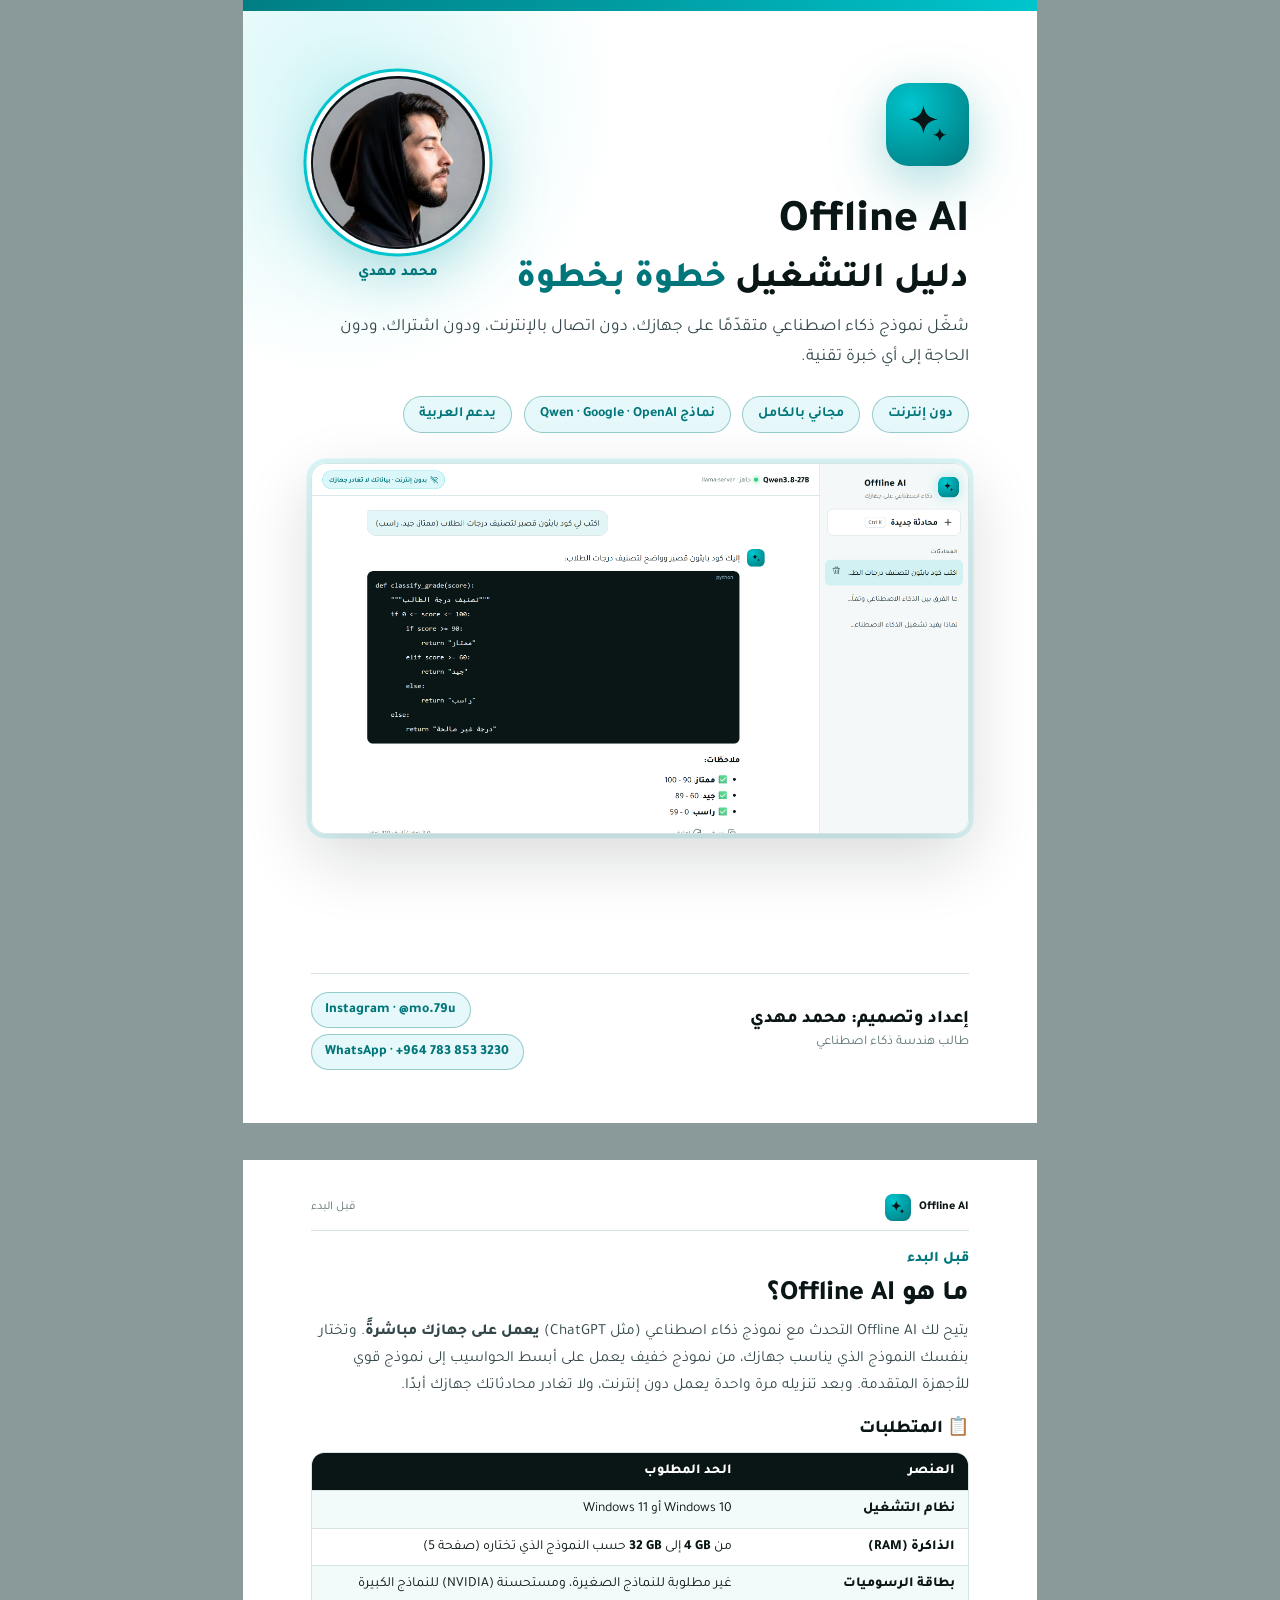
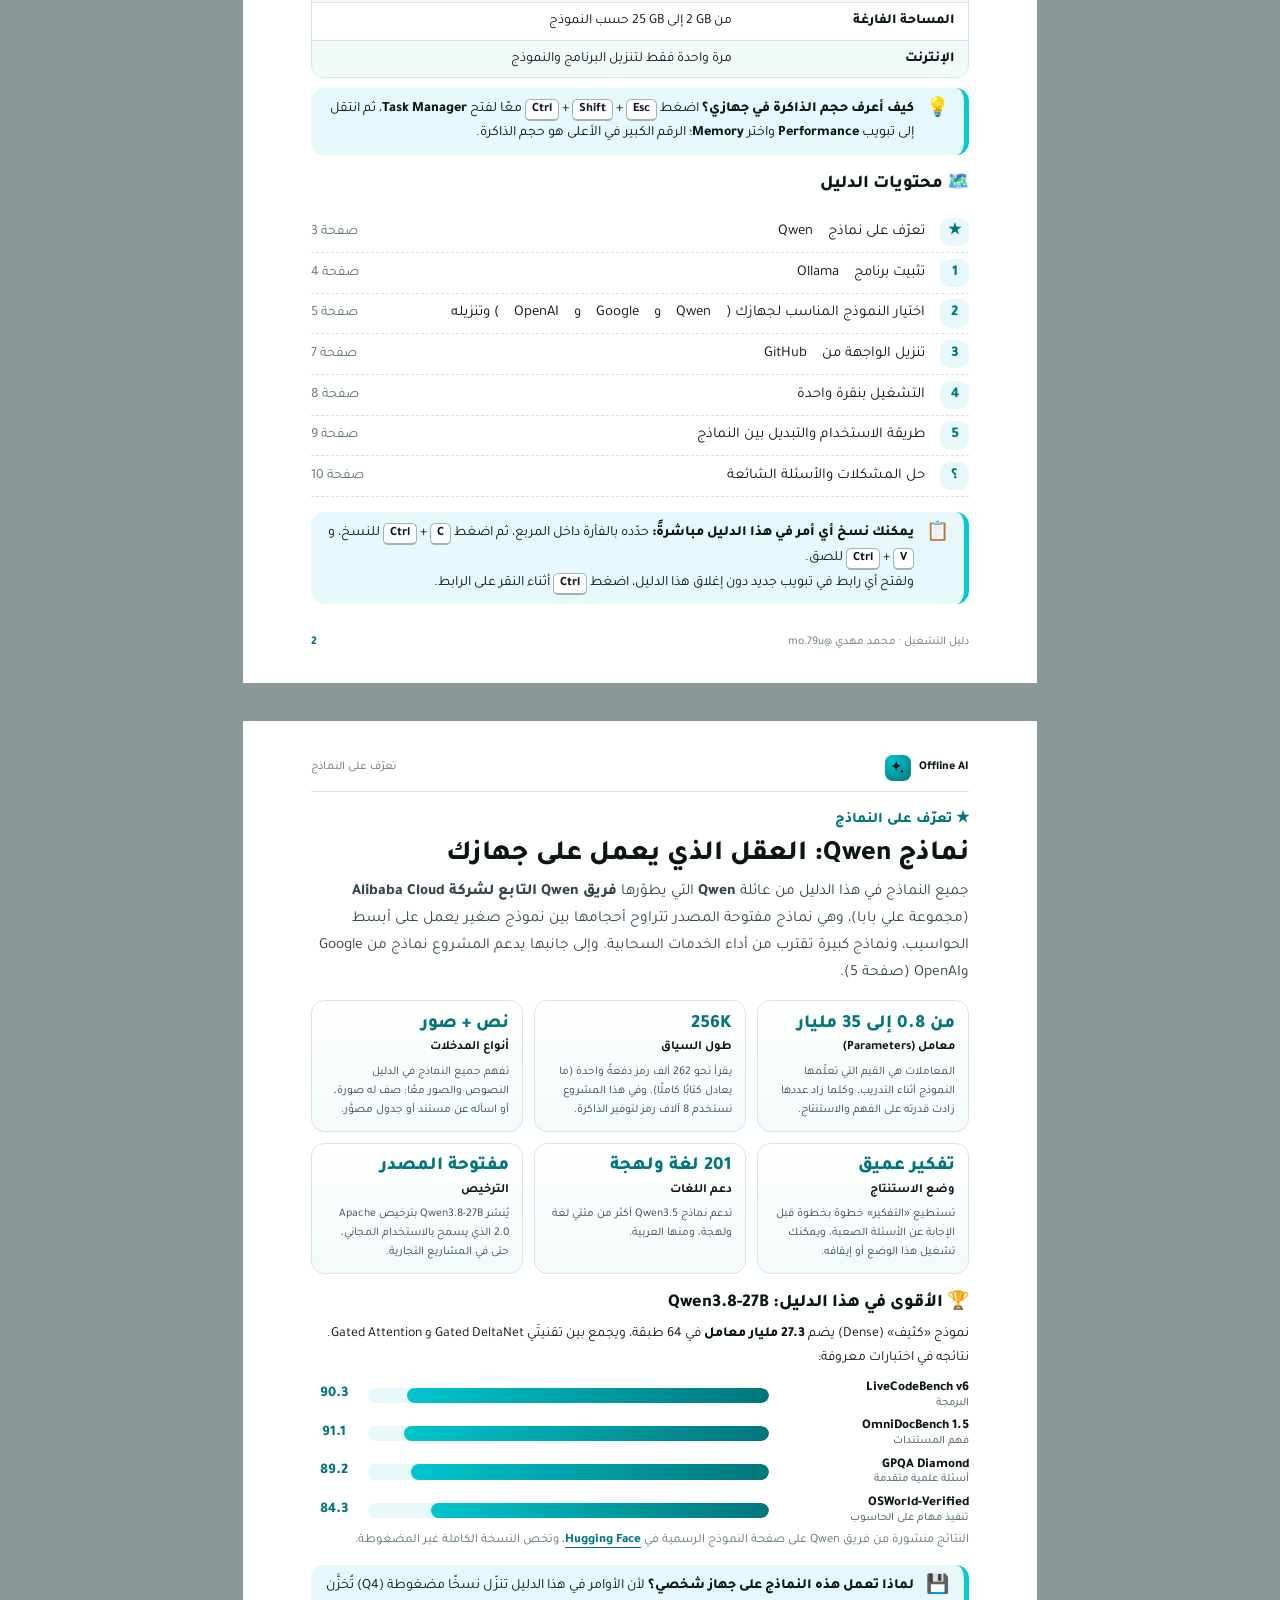
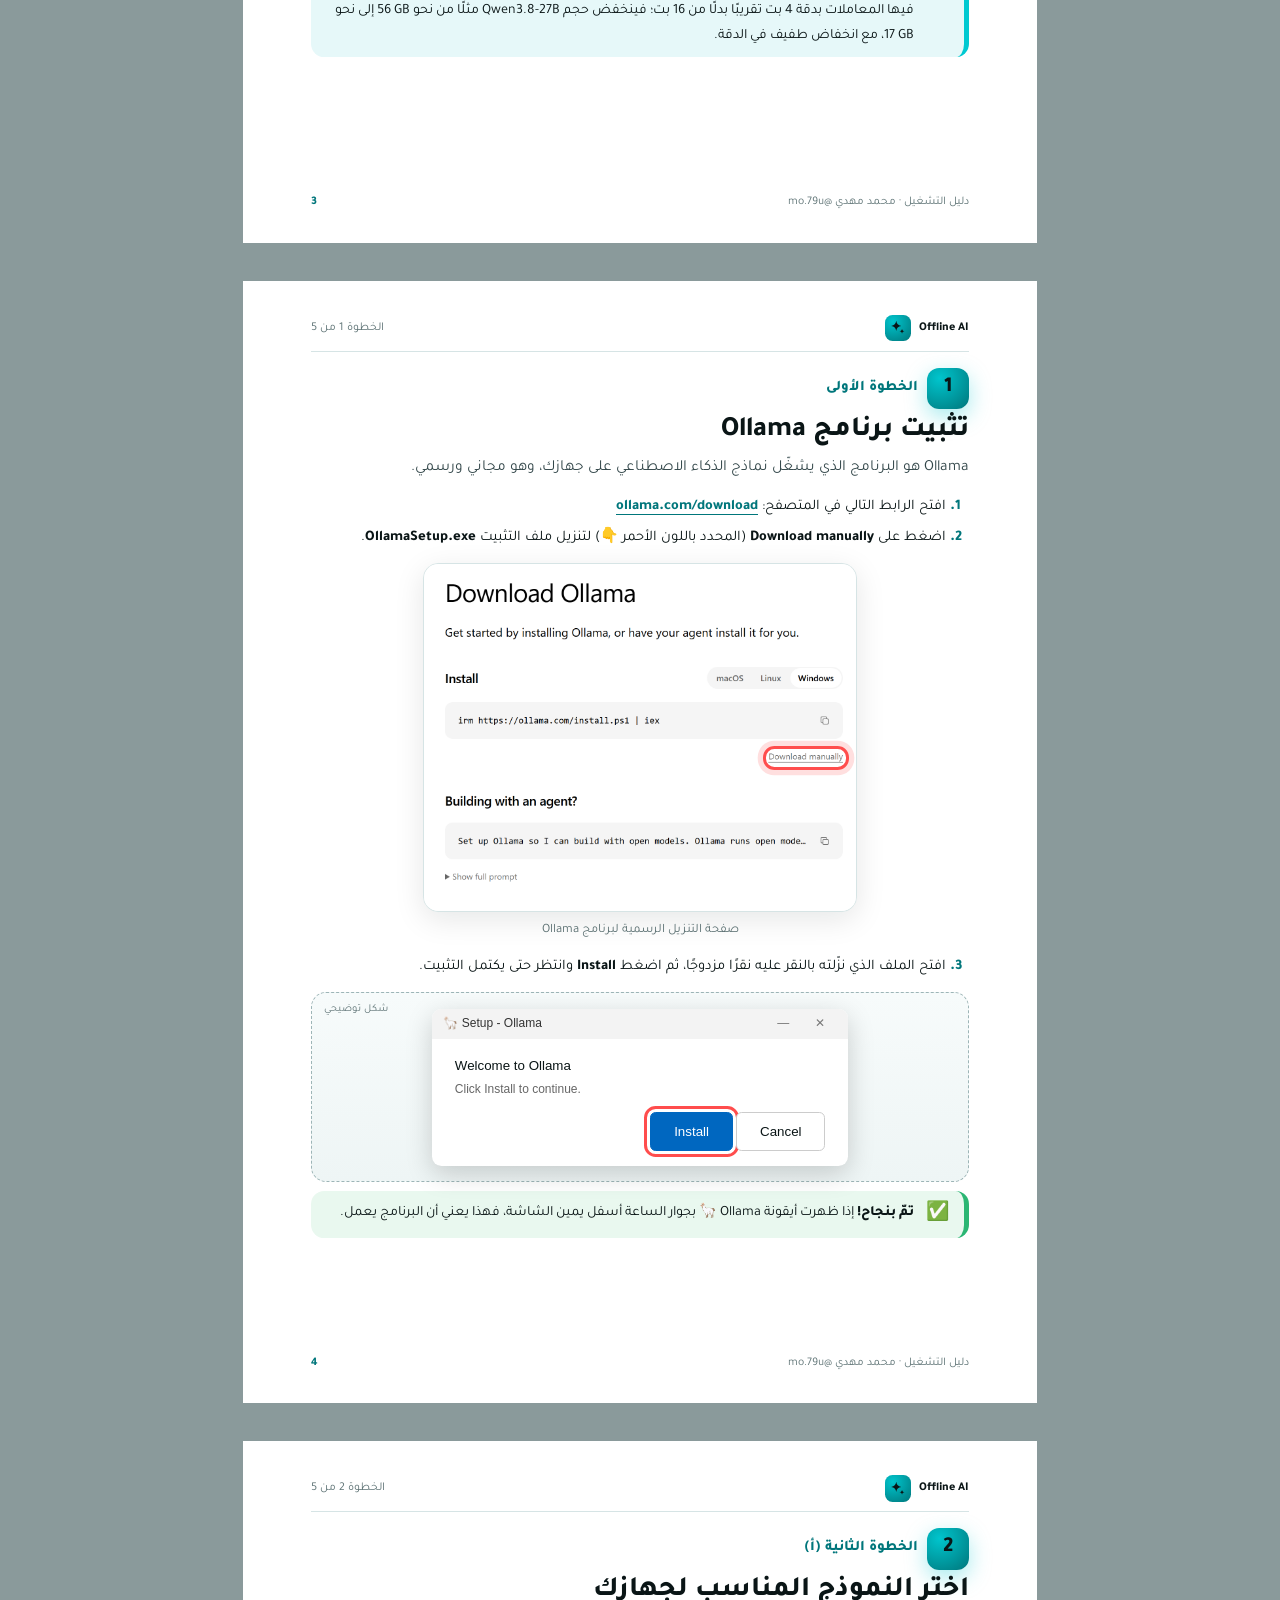
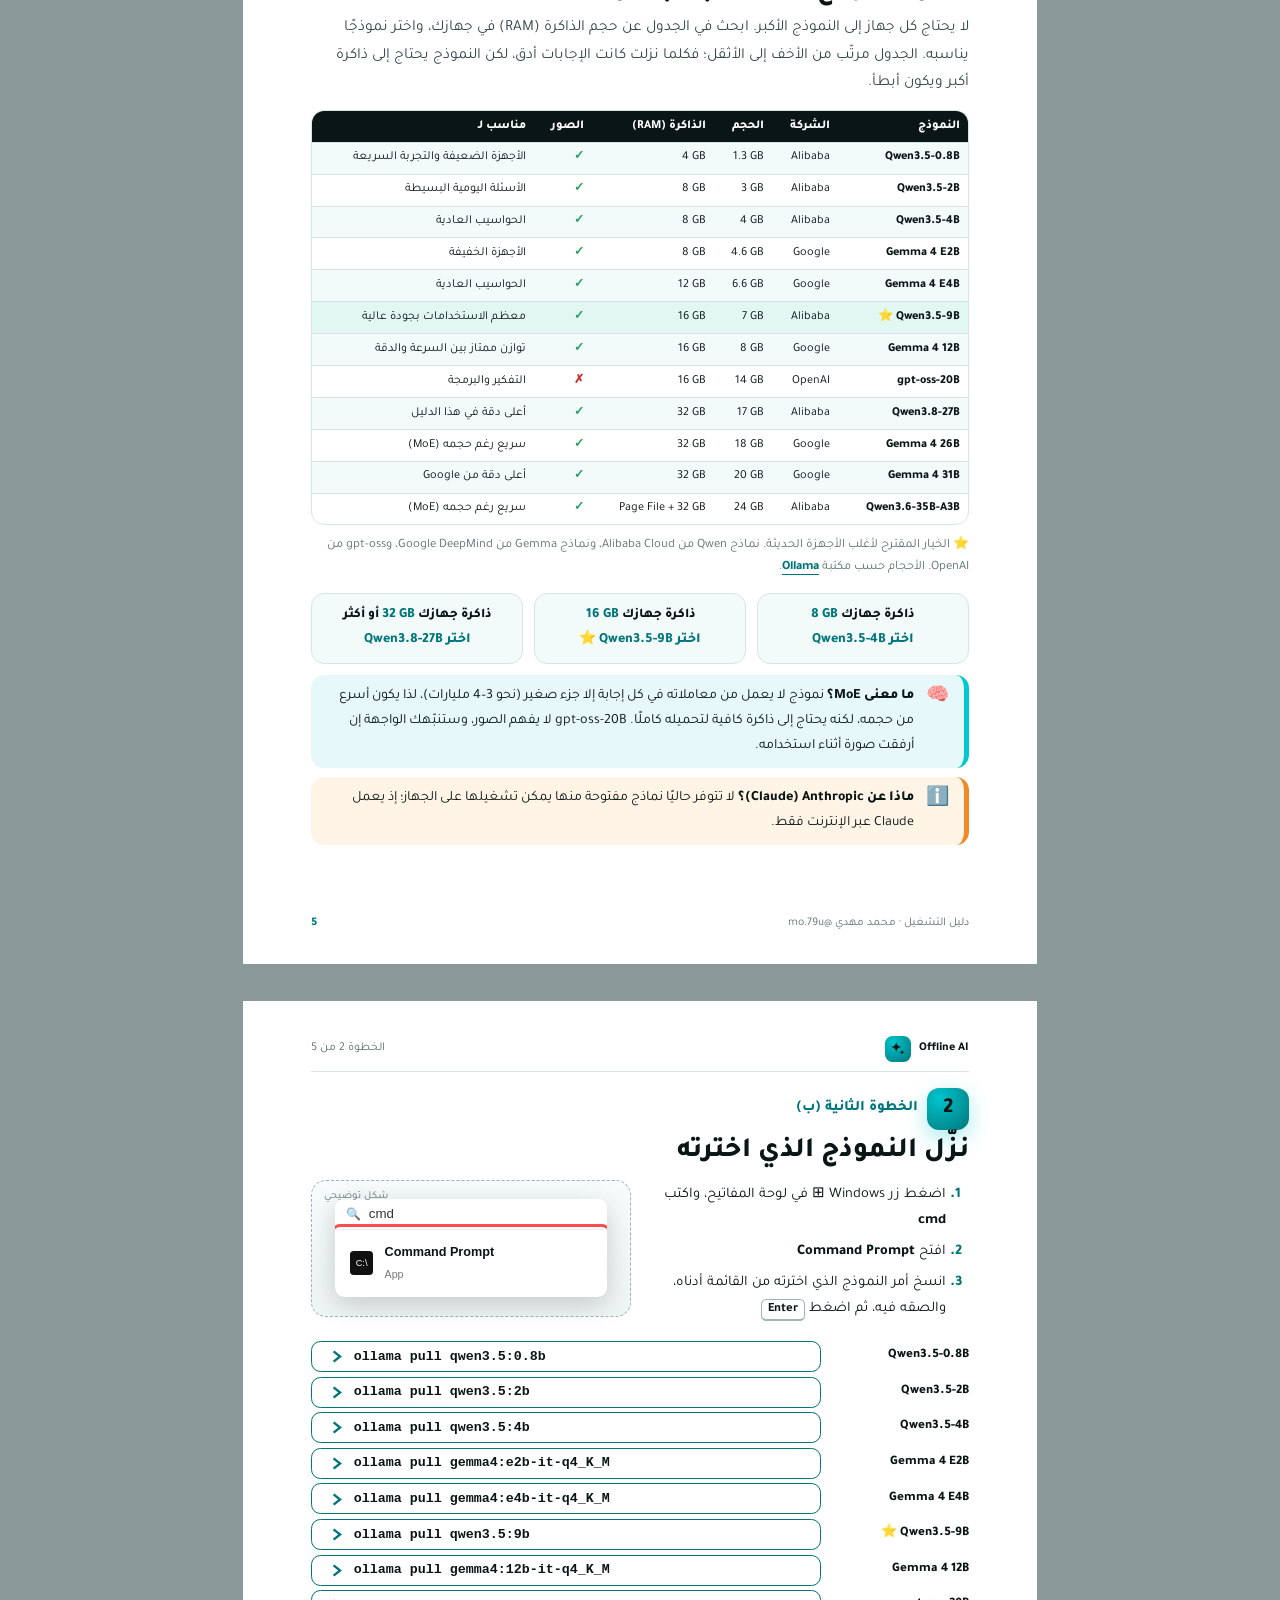
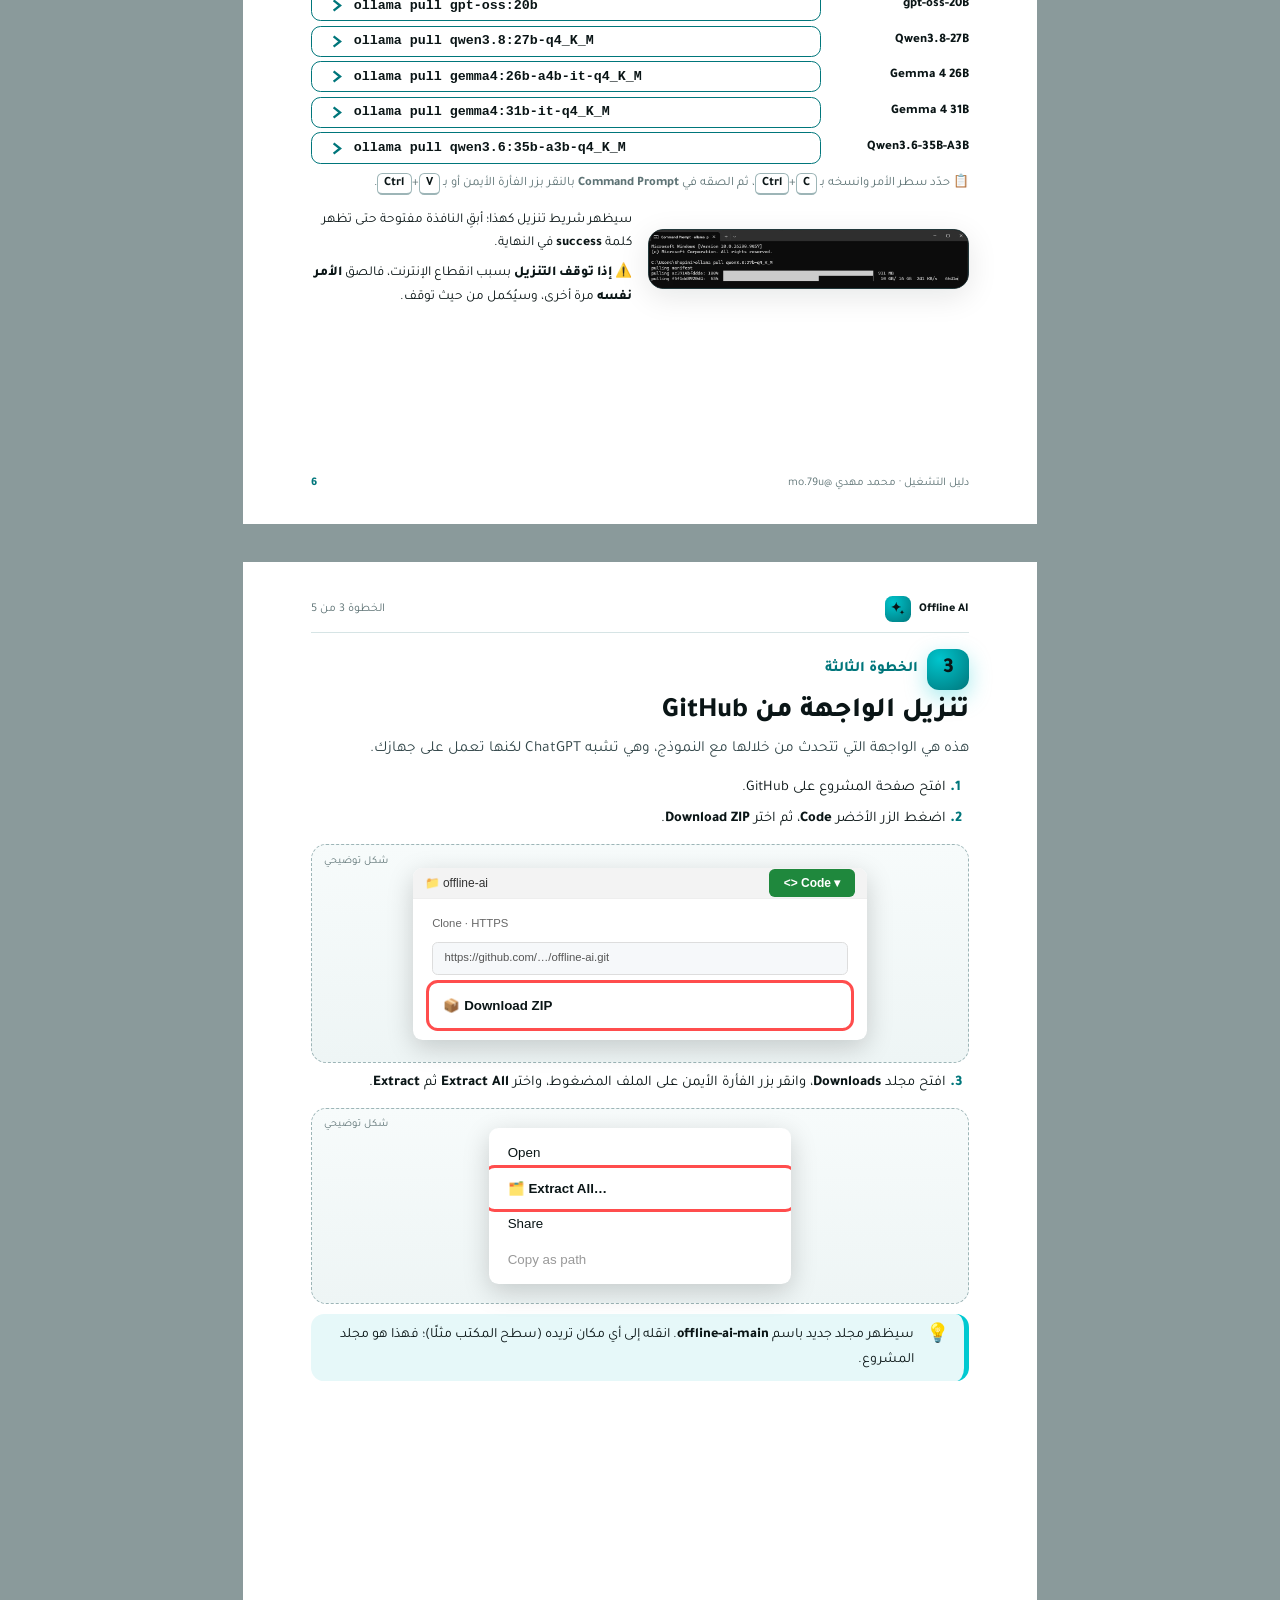
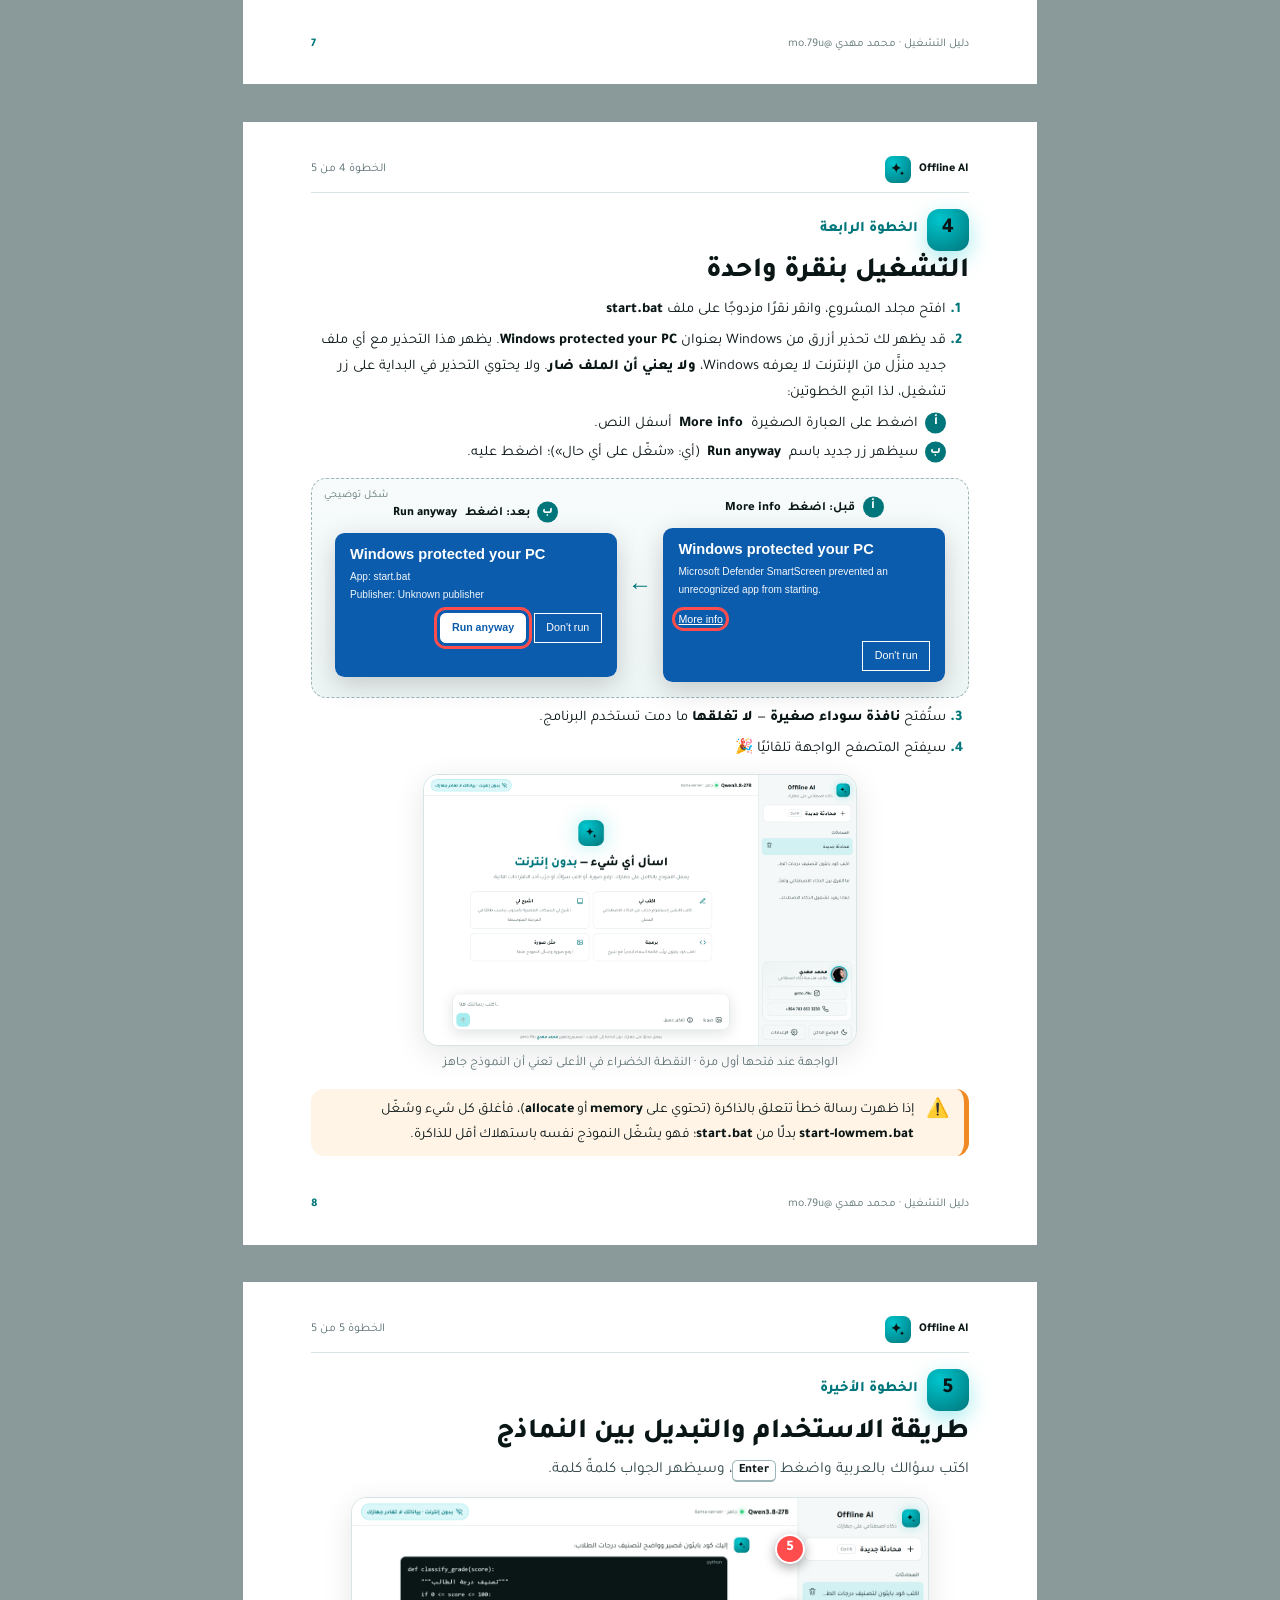
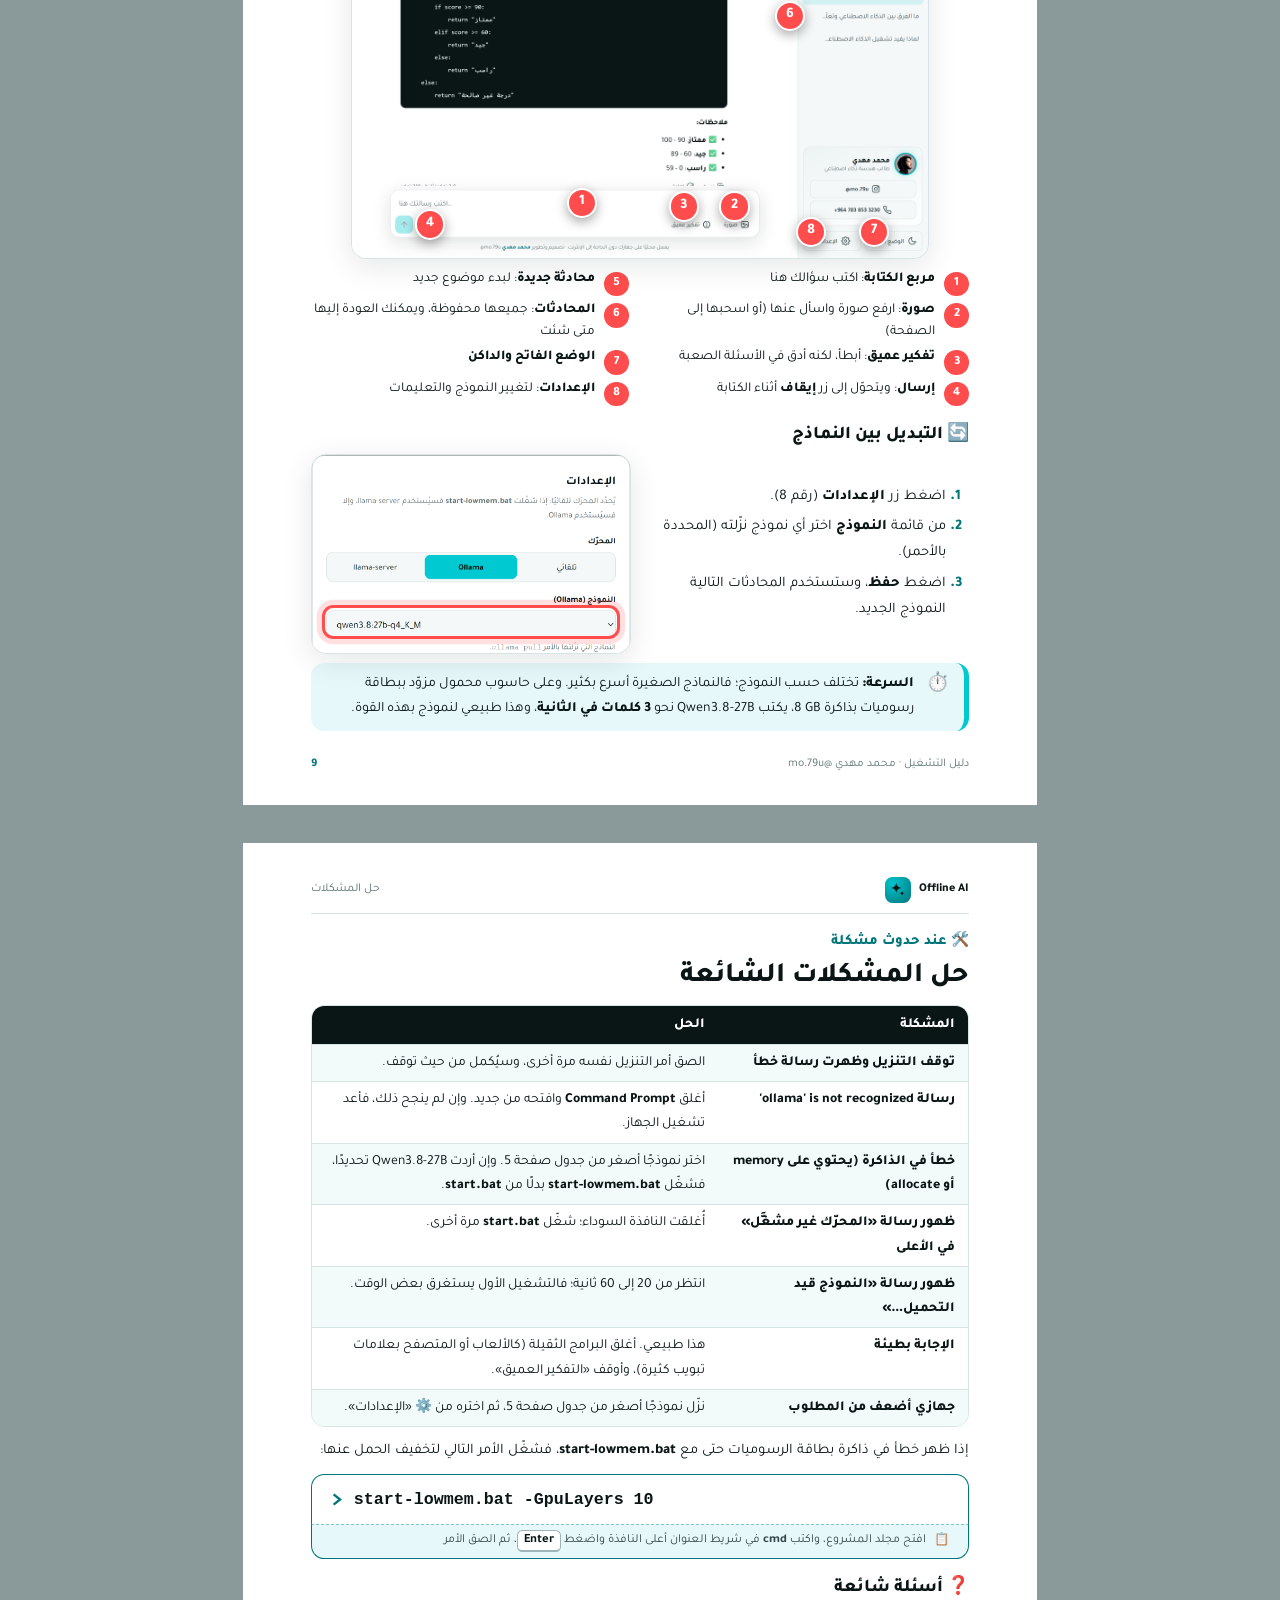
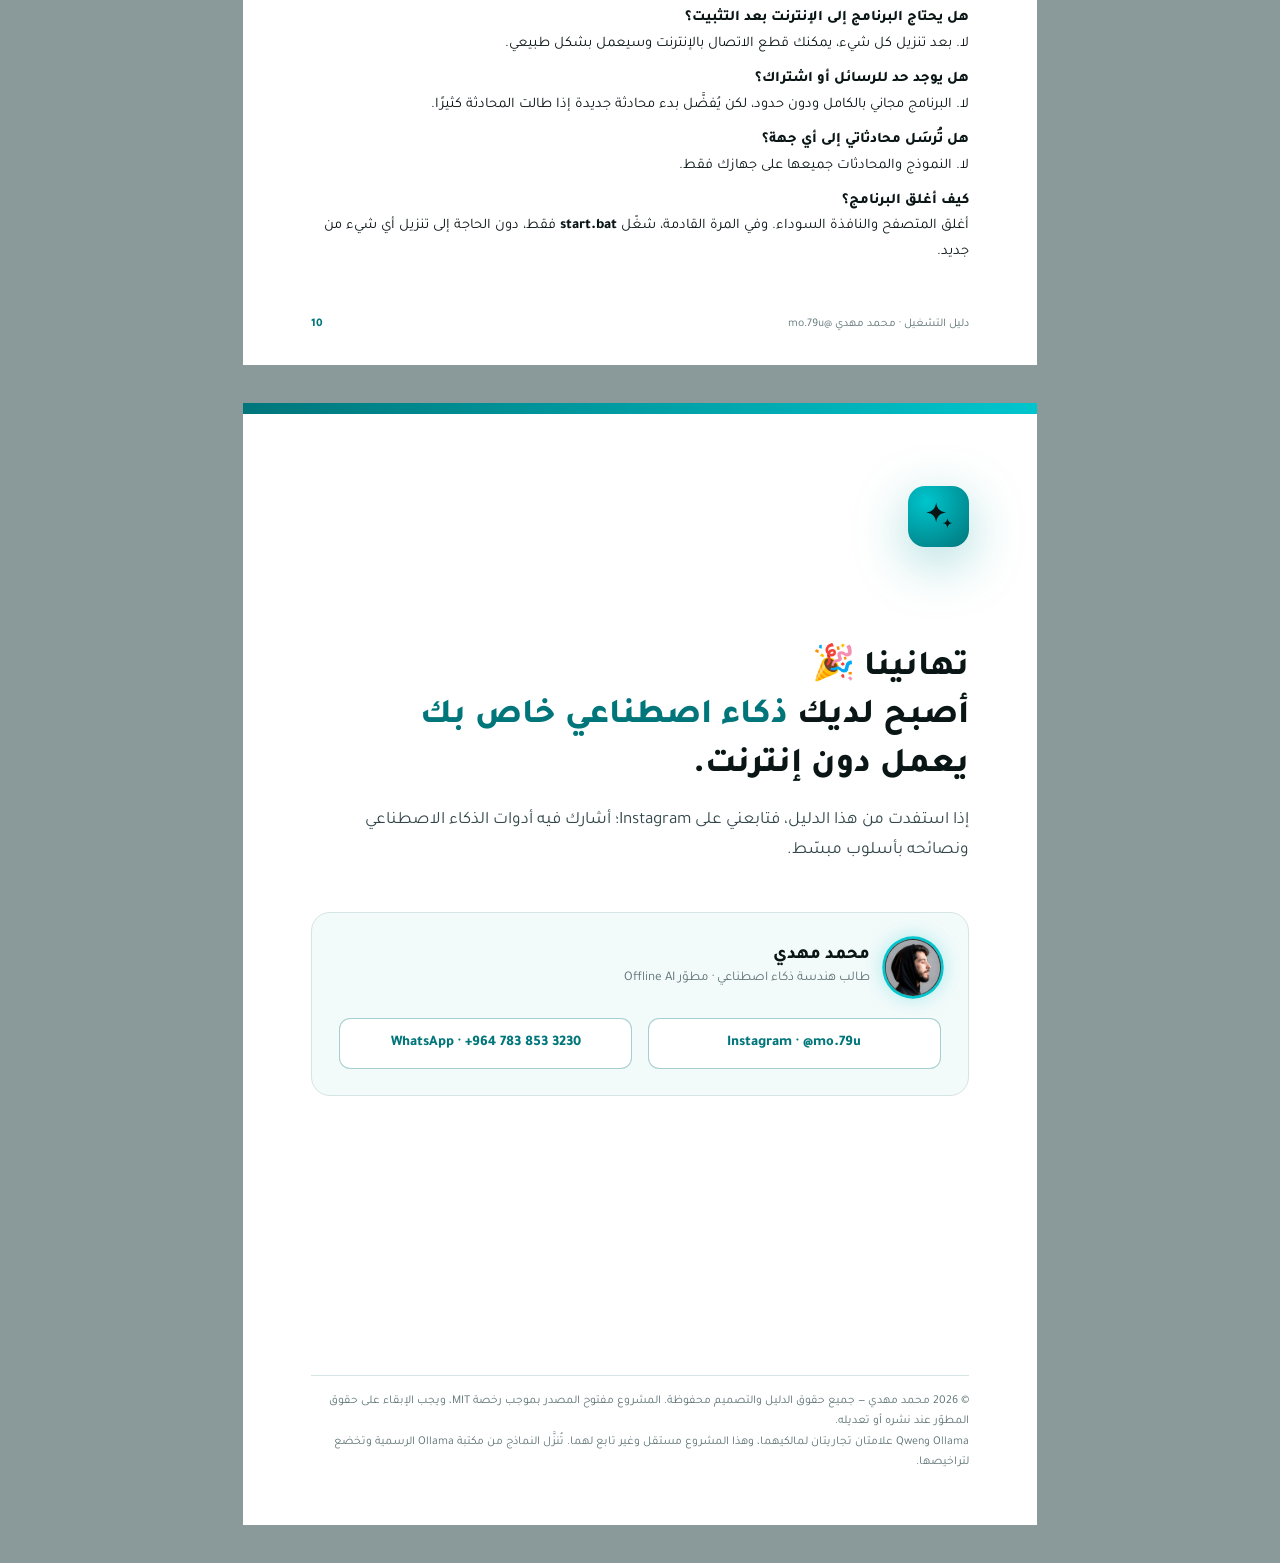
==== docs/guide/guide.html @ 8e786419 "Offline AI: Arabic chat UI for local AI models Runs Qwen, Google Gemma 4 and OpenAI gpt-oss models f" ====
<!doctype html>
<!-- Offline AI — دليل التشغيل خطوة بخطوة
     (c) 2026 Mohammed Mahdi (محمد مهدي) — Instagram @mo.79u -->
<html lang="ar" dir="rtl">
<head>
<meta charset="utf-8">
<title>Offline AI — دليل التشغيل</title>
<style>
@font-face { font-family: Tajawal; font-weight: 400; src: url(../../assets/fonts/Tajawal-400.ttf); }
@font-face { font-family: Tajawal; font-weight: 500; src: url(../../assets/fonts/Tajawal-500.ttf); }
@font-face { font-family: Tajawal; font-weight: 700; src: url(../../assets/fonts/Tajawal-700.ttf); }
@font-face { font-family: Tajawal; font-weight: 800; src: url(../../assets/fonts/Tajawal-800.ttf); }

/* هوية محمد مهدي — الفيروزي على الأبيض */
:root {
  --bg: #0A1516; --ink: #0A1516; --ink-2: #33474A; --mut: #5E7375;
  --acc: #00C9D1; --clay: #00767B; --soft: #E6F8F9; --soft-2: #F3FAFA; --line: #D6E4E5;
  --warn-bg: #FFF4E5;
}
@page { size: A4; margin: 0; }
* { box-sizing: border-box; -webkit-print-color-adjust: exact; print-color-adjust: exact; }
html, body { margin: 0; background: #8a9a9b; }
body { font: 400 11pt/1.75 Tajawal, sans-serif; color: var(--ink); }
.page {
  width: 210mm; height: 297mm; margin: 0 auto 10mm; background: #fff; position: relative; overflow: hidden;
  padding: 19mm 18mm 18mm; page-break-after: always; break-after: page;
}
.w66 { width: 66%; } .w72 { width: 72%; } .w88 { width: 88%; }
.w66, .w72, .w88 { margin-inline: auto !important; }
@media print { html, body { background: none; } .page { margin: 0; } }

b, strong { font-weight: 800; }
/* أسماء تظهر على الشاشة بالإنجليزي كما هي (أزرار، ملفات) */
.lit { direction: ltr; unicode-bidi: isolate; font-weight: 800; white-space: nowrap; }
.sub-steps { margin: 1.5mm 0 0; display: grid; gap: 1mm; }
.sub-steps div, .ss-tag { display: flex; gap: 2mm; align-items: baseline; }
.sub-steps .n, .ss-tag .n { flex: none; width: 5.5mm; height: 5.5mm; border-radius: 50%; display: inline-grid; place-items: center;
  background: var(--clay); color: #fff; font-size: 9pt; transform: translateY(-0.4mm); }
.ss-pair { display: grid; grid-template-columns: 1fr auto 1fr; gap: 3mm; align-items: center; }   /* RTL: «قبل» يمينًا ثم السهم ثم «بعد» */
.ss-tag { font-size: 9.5pt; font-weight: 700; margin-bottom: 2mm; justify-content: center; }
.ss-arrow { font-size: 18pt; color: var(--clay); font-weight: 800; }
.ss-pair .ss { padding: 3.5mm 4mm 3mm; min-height: 38mm; }
.ss-pair .ss h4 { font-size: 11pt; margin-bottom: 1.5mm; }
.ss-pair .ss p { font-size: 7.6pt; margin-bottom: 2mm; }
.ss-pair .ss .more { font-size: 8pt; }
.ss-pair .ss .row { margin-top: 2.5mm; }
.ss-pair .ss .row span { font-size: 8pt; padding: 1.2mm 3mm; }
a { color: var(--clay); font-weight: 800; text-decoration: none; border-bottom: 1px solid currentColor; }

/* إطار الصفحات */
.runner { position: absolute; top: 9mm; inset-inline: 18mm; display: flex; justify-content: space-between; align-items: center;
  font-size: 9pt; color: var(--mut); border-bottom: 1px solid var(--line); padding-bottom: 2.5mm; }
.runner .brand { display: flex; align-items: center; gap: 2mm; font-weight: 800; color: var(--ink); }
.foot { position: absolute; bottom: 8mm; inset-inline: 18mm; display: flex; justify-content: space-between; font-size: 8.8pt; color: var(--mut); }
.foot .pn { font-weight: 800; color: var(--clay); }
.mark { width: 7mm; height: 7mm; border-radius: 2mm; display: inline-grid; place-items: center;
  background: radial-gradient(circle at 30% 25%, #00C5CD, var(--clay)); color: var(--bg); }
.mark svg { width: 4.6mm; height: 4.6mm; }

/* العناوين */
.kicker { display: inline-flex; align-items: center; gap: 2.5mm; font-weight: 800; color: var(--clay); font-size: 11pt; margin: 4mm 0 1mm; }
.step-no { width: 11mm; height: 11mm; border-radius: 3.2mm; display: grid; place-items: center; font-size: 16pt; font-weight: 800;
  background: radial-gradient(circle at 30% 25%, #00C5CD, var(--clay)); color: var(--bg); box-shadow: 0 2mm 6mm rgba(0,197,205,.35); }
h1 { font-size: 21pt; line-height: 1.3; margin: 0 0 1.5mm; font-weight: 800; }
h2 { font-size: 13.5pt; line-height: 1.4; margin: 4.5mm 0 1.5mm; font-weight: 800; }
p { margin: 0 0 2.5mm; }
.lead { font-size: 11.6pt; color: var(--ink-2); margin-bottom: 3.5mm; }

/* صور الشاشة */
.shot { border: 1px solid var(--line); border-radius: 4mm; overflow: hidden; background: var(--soft-2); position: relative; margin: 3mm 0 2mm;
  box-shadow: 0 2mm 8mm rgba(10,21,22,.10); }
.shot img { display: block; width: 100%; }
.shot.dark { background: #0c0c0c; border-color: #22383b; }
.cap { font-size: 9.6pt; color: var(--mut); text-align: center; margin: 0 0 3.5mm; }
.ring { position: absolute; border: 0.8mm solid #FF4D4D; border-radius: 3mm; box-shadow: 0 0 0 1.4mm rgba(255,77,77,.18); }
.pin { position: absolute; width: 8mm; height: 8mm; margin: -4mm 0 0 -4mm; border-radius: 50%; display: grid; place-items: center;
  background: #FF4D4D; color: #fff; font-weight: 800; font-size: 11pt; border: 0.6mm solid #fff; box-shadow: 0 1mm 3mm rgba(0,0,0,.35); }

/* صندوق الأمر — النص نفسه قابل للتحديد والنسخ من ملف PDF؛ علامة > مرسومة بـ CSS فلا تُنسخ معه */
.cmd { background: #FFFFFF; color: var(--ink); border-radius: 3.5mm 3.5mm 0 0; padding: 3.2mm 5mm; margin: 2.5mm 0 0; direction: ltr; text-align: left;
  font: 700 12.5pt/1.5 Consolas, "Cascadia Mono", monospace; border: 0.5mm solid var(--clay); border-bottom: 0; }
.cmd { padding-left: 11mm; background-image: url("data:image/svg+xml,%3Csvg xmlns='http://www.w3.org/2000/svg' viewBox='0 0 10 10'%3E%3Cpath d='M2 1l5 4-5 4' fill='none' stroke='%2300767B' stroke-width='1.8'/%3E%3C/svg%3E"); background-repeat: no-repeat; background-size: 3.4mm; background-position: 5mm center; }
.copy { background: var(--soft); color: var(--ink-2); border: 0.5mm solid var(--clay); border-top: 1px dashed #7FC4C8; border-radius: 0 0 3.5mm 3.5mm;
  font-size: 9.2pt; padding: 1.4mm 5mm; margin: 0 0 3mm; display: flex; gap: 2mm; align-items: center; }
.copy b { color: var(--clay); }
.key { display: inline-block; direction: ltr; border: 1px solid #9DB5B7; border-bottom-width: 2px; border-radius: 1.4mm; padding: 0 1.6mm;
  font: 700 9.5pt/1.5 Tajawal, sans-serif; background: #fff; color: var(--ink); }
.combo { direction: ltr; unicode-bidi: isolate; display: inline-block; white-space: nowrap; }
.copy .key { background: #fff; }

.tip, .warn, .ok { border-radius: 3.5mm; padding: 2.4mm 4mm; margin: 2.5mm 0; font-size: 10.6pt; display: flex; gap: 3mm; align-items: flex-start; }
.tip { background: var(--soft); border-inline-start: 1.4mm solid var(--acc); }
.warn { background: var(--warn-bg); border-inline-start: 1.4mm solid #F08A24; }
.ok { background: #E9F8EF; border-inline-start: 1.4mm solid #2BB673; }
.tip .i, .warn .i, .ok .i { font-size: 14pt; line-height: 1.5; }
ol.steps { margin: 2mm 0 3mm; padding-inline-start: 6mm; }
ol.steps li { margin: 1.4mm 0; }
ol.steps li::marker { color: var(--clay); font-weight: 800; }
.grid2 { display: grid; grid-template-columns: 1fr 1fr; gap: 5mm; align-items: start; }

table { width: 100%; border-collapse: separate; border-spacing: 0; font-size: 10.4pt; margin: 2.5mm 0; border: 1px solid var(--line); border-radius: 3.5mm; overflow: hidden; }
th { background: var(--bg); color: #fff; font-weight: 800; padding: 1.8mm 3.5mm; text-align: start; }
td { padding: 1.6mm 3.5mm; border-top: 1px solid var(--line); vertical-align: top; }
tr:nth-child(even) td { background: var(--soft-2); }
td.t { font-weight: 800; }
td.yes { color: #1E9E5A; font-weight: 800; } td.no { color: #C9302C; font-weight: 800; }

/* رسوم توضيحية (مرسومة، وليست صورًا حقيقية) */
.illus { border: 1px dashed #9DB5B7; border-radius: 4mm; padding: 4mm; background: linear-gradient(180deg, #F7FBFB, #EEF5F5); position: relative; margin: 3mm 0 2mm; }
.illus .lbl { position: absolute; top: 2mm; left: 3mm; font-size: 8pt; color: var(--mut); }
.win { direction: ltr; text-align: left; font-family: "Segoe UI", sans-serif; background: #fff; border-radius: 2.5mm; box-shadow: 0 2mm 7mm rgba(0,0,0,.18); overflow: hidden; margin: 0 auto; }
.win .bar { height: 8mm; display: flex; align-items: center; padding: 0 3mm; font-size: 9pt; color: #333; background: #F3F3F3; gap: 2mm; }
.win .bar .x { margin-left: auto; letter-spacing: 3mm; color: #777; }
.btn-w { display: inline-block; padding: 1.8mm 6mm; border-radius: 1.5mm; font-size: 10pt; border: 1px solid #ccc; background: #fff; }
.btn-w.pri { background: #0067C0; color: #fff; border-color: #0067C0; }
.hl { outline: 0.8mm solid #FF4D4D; outline-offset: 1mm; border-radius: 1.5mm; }
.ss { background: #0B5CAD; color: #fff; padding: 4.5mm 6mm 4mm; }
.ss h4 { margin: 0 0 2mm; font: 600 14pt "Segoe UI", sans-serif; }
.ss p { font-size: 9.5pt; margin: 0 0 3mm; opacity: .95; }
.ss .more { text-decoration: underline; font-size: 9.5pt; }
.ss .row { display: flex; justify-content: flex-end; gap: 2mm; margin-top: 3mm; }
.ss .row span { border: 1px solid #fff; padding: 1.6mm 5mm; font-size: 9.5pt; }

/* الغلاف والصفحة الأخيرة — أبيض بالفيروزي */
.cover, .back { background: #fff; padding: 22mm 18mm; }
.cover::before, .back::before { content: ""; position: absolute; inset: 0 0 auto 0; height: 3mm; background: linear-gradient(90deg, var(--clay), #00C5CD); }
.cover .glow { position: absolute; width: 170mm; height: 170mm; border-radius: 50%; background: radial-gradient(circle, rgba(0,201,209,.16), transparent 62%); top: -60mm; left: -60mm; }
.cover .dots { position: absolute; top: 14mm; left: 16mm; width: 46mm; height: 30mm;
  background-image: radial-gradient(rgba(0,118,123,.25) 0.5mm, transparent 0.6mm); background-size: 4mm 4mm; }
.big-mark { width: 22mm; height: 22mm; border-radius: 6mm; display: grid; place-items: center; color: var(--bg); position: relative;
  background: radial-gradient(circle at 30% 25%, #00C5CD, var(--clay)); box-shadow: 0 4mm 14mm rgba(0,150,156,.35); }
.big-mark svg { width: 13mm; height: 13mm; }
.cover .name { font-size: 34pt; font-weight: 800; margin: 8mm 0 0; line-height: 1.2; color: var(--ink); position: relative; }
.cover h1 { font-size: 27pt; margin: 2mm 0 2mm; position: relative; }
.cover h1 em { font-style: normal; color: var(--clay); }
.cover .sub { color: var(--ink-2); font-size: 13pt; position: relative; }
.cover .pills { display: flex; gap: 3mm; flex-wrap: wrap; margin: 6mm 0 8mm; position: relative; }
.cover .pills span { border: 1px solid rgba(0,118,123,.35); color: var(--clay); background: var(--soft); padding: 1.4mm 4mm; border-radius: 99mm; font-size: 10.5pt; font-weight: 700; }
.cover .hero-shot { border-radius: 4mm; overflow: hidden; border: 1px solid var(--line); position: relative;
  box-shadow: 0 6mm 18mm rgba(10,21,22,.16), 0 0 0 1.2mm rgba(0,201,209,.14); }
.cover .hero-shot img { display: block; width: 100%; }
.author { display: flex; align-items: center; gap: 4mm; }
.author img { width: 15mm; height: 15mm; border-radius: 50%; box-shadow: 0 0 0 0.7mm #00C5CD, 0 0 6mm rgba(0,197,205,.4); }
.author .n { font-weight: 800; font-size: 13.5pt; line-height: 1.3; }
.author .b { color: var(--mut); font-size: 10pt; }
.author .h { margin-inline-start: auto; direction: ltr; color: var(--clay); font-weight: 800; font-size: 12pt; }
.cover .author { position: absolute; bottom: 14mm; inset-inline: 18mm; border-top: 1px solid var(--line); padding-top: 5mm; }
.contact { margin-inline-start: auto; display: flex; flex-direction: column; gap: 1.6mm; align-items: flex-end; }
.contact a { font-size: 10.5pt; padding: 1.2mm 3.5mm; border: 1px solid rgba(0,118,123,.35); border-radius: 99mm; background: var(--soft); }
/* صفحة النموذج */
.facts { display: grid; grid-template-columns: 1fr 1fr 1fr; gap: 3mm; margin: 3mm 0; }
.fact { border: 1px solid var(--line); border-radius: 3.5mm; padding: 3mm 3.5mm; background: linear-gradient(180deg, #fff, var(--soft-2)); }
.fact .v { font-size: 14pt; font-weight: 800; color: var(--clay); line-height: 1.3; }
.fact .k { font-size: 9.5pt; font-weight: 700; color: var(--ink); margin-bottom: 1mm; }
.fact p { font-size: 8.8pt; line-height: 1.6; color: var(--ink-2); margin: 0; }
.bench { display: grid; gap: 2mm; margin: 2mm 0 1mm; }
.bench > div { display: grid; grid-template-columns: 50mm 1fr 12mm; align-items: center; gap: 3mm; }
.bench .bn { font-weight: 800; font-size: 10pt; line-height: 1.25; }
.bench .bn small { display: block; font-weight: 500; color: var(--mut); font-size: 8.5pt; }
.bench .bar { height: 4mm; border-radius: 99mm; background: var(--soft); overflow: hidden; }
.bench .bar i { display: block; height: 100%; border-radius: 99mm; background: linear-gradient(270deg, var(--clay), #00C5CD); }
.nb { white-space: nowrap; }
.nw { direction: ltr; unicode-bidi: isolate; white-space: nowrap; display: inline-block; }
.bench b { color: var(--clay); font-size: 11pt; text-align: center; }

/* صفحة اختيار النموذج */
table.models { font-size: 9.6pt; }
table.models th, table.models td { padding: 1.5mm 2.4mm; }
table.models tr.pick td { background: #E3F7F2; }
.cmd-list { display: grid; gap: 1.6mm; margin: 2mm 0 2.5mm; }
.cmd-list > div { display: grid; grid-template-columns: 36mm 1fr; align-items: center; gap: 3mm; }
.lbl2 { font-weight: 800; font-size: 9.8pt; }
.cmd.sm { margin: 0; border-radius: 2.5mm; border-bottom: 0.5mm solid var(--clay); font-size: 10.5pt; padding-top: 1.6mm; padding-bottom: 1.6mm; }

/* الغلاف: لقطة محادثة مقصوصة من الأعلى */
.hero-crop { height: 98mm; }
.hero-crop img { height: 100%; object-fit: cover; object-position: top; }
table.models.all { font-size: 9.2pt; }
table.models.all th, table.models.all td { padding: 1.25mm 2.2mm; }
.cmd-list.tight { gap: 1.2mm; }
.cmd-list.tight .cmd.sm { padding-top: 1.2mm; padding-bottom: 1.2mm; font-size: 10pt; }
/* دليل سريع لاختيار النموذج */
.pick-guide { display: grid; grid-template-columns: repeat(3, 1fr); gap: 3mm; margin: 3mm 0; }
.pick-guide div { border: 1px solid var(--line); border-radius: 3.5mm; padding: 2.5mm 3mm; text-align: center; background: var(--soft-2); }
.pick-guide b { display: block; font-size: 10pt; }
.pick-guide span { color: var(--clay); font-weight: 800; font-size: 10.5pt; }

/* لقطة الإعدادات مقصوصة على النافذة */
.crop-settings { aspect-ratio: 1.6; margin: 0; }
.crop-settings img { position: absolute; width: 246.3%; max-width: none; left: -73.2%; top: -13.9%; }

/* صورة المطوّر على الغلاف */
.cover-photo { position: absolute; top: 20mm; left: 18mm; width: 46mm; text-align: center; }
.cover-photo img { width: 46mm; height: 46mm; border-radius: 50%; display: block; object-fit: cover;
  box-shadow: 0 0 0 1.2mm #fff, 0 0 0 2mm #00C5CD, 0 5mm 16mm rgba(0,150,156,.35); }
.cover-photo span { display: block; margin-top: 3mm; font-weight: 800; font-size: 11pt; color: var(--clay); }

.toc { list-style: none; padding: 0; margin: 4mm 0; }
.toc li { display: flex; align-items: center; gap: 4mm; padding: 1.5mm 0; border-bottom: 1px dashed var(--line); font-size: 11.2pt; }
.toc li .no { width: 7.5mm; height: 7.5mm; border-radius: 2.6mm; background: var(--soft); color: var(--clay); font-weight: 800; display: grid; place-items: center; }
.toc li .pg { margin-inline-start: auto; color: var(--mut); font-size: 10.5pt; }

.legend { display: grid; grid-template-columns: 1fr 1fr; gap: 1mm 6mm; margin: 2.5mm 0; font-size: 10.2pt; line-height: 1.6; }
.legend div { display: flex; gap: 2.5mm; align-items: flex-start; }
.legend b.n { flex: none; width: 6.5mm; height: 6.5mm; border-radius: 50%; background: #FF4D4D; color: #fff; display: grid; place-items: center; font-size: 9.5pt; margin-top: .8mm; }
.back .big { font-size: 26pt; font-weight: 800; line-height: 1.4; margin: 26mm 0 4mm; }
.back .big em { font-style: normal; color: var(--clay); }
.back .card { margin-top: 12mm; border: 1px solid var(--line); background: var(--soft-2); border-radius: 5mm; padding: 7mm; }
.back .links { display: flex; gap: 4mm; margin-top: 6mm; }
.back .links a { flex: 1; text-align: center; padding: 3mm; border-radius: 3mm; border: 1px solid rgba(0,118,123,.35); background: #fff; }
.back .legal { position: absolute; bottom: 14mm; inset-inline: 18mm; color: var(--mut); font-size: 9pt; line-height: 1.7; border-top: 1px solid var(--line); padding-top: 4mm; }
</style>
</head>
<body>
<script>
  // معاينة: guide.html?p=3 تعرض الصفحة 3 وحدها (لفحص كل صفحة كصورة)
  const only = new URLSearchParams(location.search).get('p');
  if (only) document.write('<style>body{background:#fff}.page{display:none;margin:0}.page:nth-of-type(' + (+only) + '){display:block}</style>');
</script>
<svg width="0" height="0" style="position:absolute"><symbol id="m" viewBox="0 0 24 24"><path d="M10 2.5c.6 4.4 2.6 6.4 7 7-4.4.6-6.4 2.6-7 7-.6-4.4-2.6-6.4-7-7 4.4-.6 6.4-2.6 7-7Z" fill="currentColor"/><path d="M18 13.5c.3 2.2 1.3 3.2 3.5 3.5-2.2.3-3.2 1.3-3.5 3.5-.3-2.2-1.3-3.2-3.5-3.5 2.2-.3 3.2-1.3 3.5-3.5Z" fill="currentColor"/></symbol></svg>

<!-- ═════════ 1. الغلاف ═════════ -->
<section class="page cover">
  <div class="glow"></div>
  <div class="cover-photo"><img src="../../assets/logo.png" alt="محمد مهدي"><span>محمد مهدي</span></div>
  <div class="big-mark"><svg><use href="#m"/></svg></div>
  <div class="name" dir="ltr" style="text-align:right">Offline AI</div>
  <h1>دليل التشغيل <em>خطوة بخطوة</em></h1>
  <div class="sub">شغّل نموذج ذكاء اصطناعي متقدّمًا على جهازك، دون اتصال بالإنترنت، ودون اشتراك، ودون الحاجة إلى أي خبرة تقنية.</div>
  <div class="pills"><span>دون إنترنت</span><span>مجاني بالكامل</span><span>نماذج <bdi>Qwen · Google · OpenAI</bdi></span><span>يدعم العربية</span></div>
  <div class="hero-shot hero-crop"><img src="img/ui-code-light.png" alt=""></div>
  <div class="author">
    <div><div class="n">إعداد وتصميم: محمد مهدي</div><div class="b">طالب هندسة ذكاء اصطناعي</div></div>
    <div class="contact">
      <a href="https://instagram.com/mo.79u" dir="ltr">Instagram · @mo.79u</a>
      <a href="https://wa.me/9647838533230" dir="ltr">WhatsApp · +964 783 853 3230</a>
    </div>
  </div>
</section>

<!-- ═════════ 2. قبل البدء ═════════ -->
<section class="page">
  <div class="runner"><span class="brand" dir="ltr"><span class="mark"><svg><use href="#m"/></svg></span>Offline AI</span><span>قبل البدء</span></div>

  <div class="kicker">قبل البدء</div>
  <h1>ما هو <bdi>Offline AI</bdi>؟</h1>
  <p class="lead">يتيح لك <bdi>Offline AI</bdi> التحدث مع نموذج ذكاء اصطناعي (مثل <bdi>ChatGPT</bdi>) <b>يعمل على جهازك مباشرةً</b>. وتختار بنفسك النموذج الذي يناسب جهازك، من نموذج خفيف يعمل على أبسط الحواسيب إلى نموذج قوي للأجهزة المتقدمة. وبعد تنزيله مرة واحدة يعمل دون إنترنت، ولا تغادر محادثاتك جهازك أبدًا.</p>

  <h2>📋 المتطلبات</h2>
  <table>
    <tr><th style="width:34%">العنصر</th><th>الحد المطلوب</th></tr>
    <tr><td class="t">نظام التشغيل</td><td><bdi>Windows 10</bdi> أو <bdi>Windows 11</bdi></td></tr>
    <tr><td class="t">الذاكرة (<bdi>RAM</bdi>)</td><td>من <b><bdi>4 GB</bdi></b> إلى <b><bdi>32 GB</bdi></b> حسب النموذج الذي تختاره (صفحة 5)</td></tr>
    <tr><td class="t">بطاقة الرسوميات</td><td>غير مطلوبة للنماذج الصغيرة، ومستحسنة (<bdi>NVIDIA</bdi>) للنماذج الكبيرة</td></tr>
    <tr><td class="t">المساحة الفارغة</td><td>من <bdi>2 GB</bdi> إلى <bdi>25 GB</bdi> حسب النموذج</td></tr>
    <tr><td class="t">الإنترنت</td><td>مرة واحدة فقط لتنزيل البرنامج والنموذج</td></tr>
  </table>

  <div class="tip"><span class="i">💡</span><div><b>كيف أعرف حجم الذاكرة في جهازي؟</b> اضغط <span class="combo"><span class="key">Ctrl</span> + <span class="key">Shift</span> + <span class="key">Esc</span></span> معًا لفتح <span class="lit">Task Manager</span>، ثم انتقل إلى تبويب <span class="lit">Performance</span> واختر <span class="lit">Memory</span>؛ الرقم الكبير في الأعلى هو حجم الذاكرة.</div></div>

  <h2>🗺️ محتويات الدليل</h2>
  <ul class="toc">
    <li><span class="no">★</span>تعرّف على نماذج <bdi>Qwen</bdi><span class="pg">صفحة 3</span></li>
    <li><span class="no">1</span>تثبيت برنامج <bdi>Ollama</bdi><span class="pg">صفحة 4</span></li>
    <li><span class="no">2</span>اختيار النموذج المناسب لجهازك (<bdi>Qwen</bdi> و<bdi>Google</bdi> و<bdi>OpenAI</bdi>) وتنزيله<span class="pg">صفحة 5</span></li>
    <li><span class="no">3</span>تنزيل الواجهة من <bdi>GitHub</bdi><span class="pg">صفحة 7</span></li>
    <li><span class="no">4</span>التشغيل بنقرة واحدة<span class="pg">صفحة 8</span></li>
    <li><span class="no">5</span>طريقة الاستخدام والتبديل بين النماذج<span class="pg">صفحة 9</span></li>
    <li><span class="no">؟</span>حل المشكلات والأسئلة الشائعة<span class="pg">صفحة 10</span></li>
  </ul>

  <div class="tip"><span class="i">📋</span><div><b>يمكنك نسخ أي أمر في هذا الدليل مباشرةً:</b> حدّده بالفأرة داخل المربع، ثم اضغط <span class="combo"><span class="key">Ctrl</span> + <span class="key">C</span></span> للنسخ، و<span class="combo"><span class="key">Ctrl</span> + <span class="key">V</span></span> للصق.<br>ولفتح أي رابط في تبويب جديد دون إغلاق هذا الدليل، اضغط <span class="key">Ctrl</span> أثناء النقر على الرابط.</div></div>

  <div class="foot"><span>دليل التشغيل · محمد مهدي @mo.79u</span><span class="pn">2</span></div>
</section>

<!-- ═════════ 3. تعرّف على نماذج Qwen ═════════ -->
<section class="page">
  <div class="runner"><span class="brand" dir="ltr"><span class="mark"><svg><use href="#m"/></svg></span>Offline AI</span><span>تعرّف على النماذج</span></div>
  <div class="kicker">★ تعرّف على النماذج</div>
  <h1>نماذج <bdi>Qwen</bdi>: العقل الذي يعمل على جهازك</h1>
  <p class="lead">جميع النماذج في هذا الدليل من عائلة <b><bdi>Qwen</bdi></b> التي يطوّرها <b>فريق <bdi>Qwen</bdi> التابع لشركة <span class="nw">Alibaba Cloud</span></b> (مجموعة علي بابا)، وهي نماذج مفتوحة المصدر تتراوح أحجامها بين نموذج صغير يعمل على أبسط الحواسيب، ونماذج كبيرة تقترب من أداء الخدمات السحابية. وإلى جانبها يدعم المشروع نماذج من <bdi>Google</bdi> و<bdi>OpenAI</bdi> (صفحة 5).</p>

  <div class="facts">
    <div class="fact"><div class="v">من <bdi>0.8</bdi> إلى <bdi>35</bdi> مليار</div><div class="k">معامل (<bdi>Parameters</bdi>)</div><p>المعاملات هي القيم التي تعلّمها النموذج أثناء التدريب، وكلما زاد عددها زادت قدرته على الفهم والاستنتاج.</p></div>
    <div class="fact"><div class="v"><bdi>256K</bdi></div><div class="k">طول السياق</div><p>يقرأ نحو 262 ألف رمز دفعةً واحدة (ما يعادل كتابًا كاملًا). وفي هذا المشروع نستخدم 8 آلاف رمز لتوفير الذاكرة.</p></div>
    <div class="fact"><div class="v">نص + صور</div><div class="k">أنواع المدخلات</div><p>تفهم جميع النماذج في الدليل النصوص والصور معًا: صف له صورة، أو اسأله عن مستند أو جدول مصوَّر.</p></div>
    <div class="fact"><div class="v">تفكير عميق</div><div class="k">وضع الاستنتاج</div><p>تستطيع «التفكير» خطوة بخطوة قبل الإجابة عن الأسئلة الصعبة، ويمكنك تشغيل هذا الوضع أو إيقافه.</p></div>
    <div class="fact"><div class="v"><bdi>201</bdi> لغة ولهجة</div><div class="k">دعم اللغات</div><p>تدعم نماذج <span class="nw">Qwen3.5</span> أكثر من مئتي لغة ولهجة، ومنها العربية.</p></div>
    <div class="fact"><div class="v">مفتوحة المصدر</div><div class="k">الترخيص</div><p>يُنشر <span class="nw">Qwen3.8-27B</span> بترخيص <bdi>Apache 2.0</bdi> الذي يسمح بالاستخدام المجاني، حتى في المشاريع التجارية.</p></div>
  </div>

  <h2>🏆 الأقوى في هذا الدليل: <bdi>Qwen3.8-27B</bdi></h2>
  <p style="font-size:10.4pt">نموذج «كثيف» (<bdi>Dense</bdi>) يضم <b><bdi>27.3</bdi> مليار معامل</b> في 64 طبقة، ويجمع بين تقنيتَي <span class="nw">Gated DeltaNet</span> و <span class="nw">Gated Attention</span>. نتائجه في اختبارات معروفة:</p>
  <div class="bench">
    <div><span class="bn"><bdi>LiveCodeBench v6</bdi><small>البرمجة</small></span><span class="bar"><i style="width:90.3%"></i></span><b>90.3</b></div>
    <div><span class="bn"><bdi>OmniDocBench 1.5</bdi><small>فهم المستندات</small></span><span class="bar"><i style="width:91.1%"></i></span><b>91.1</b></div>
    <div><span class="bn"><bdi>GPQA Diamond</bdi><small>أسئلة علمية متقدمة</small></span><span class="bar"><i style="width:89.2%"></i></span><b>89.2</b></div>
    <div><span class="bn"><bdi>OSWorld-Verified</bdi><small>تنفيذ مهام على الحاسوب</small></span><span class="bar"><i style="width:84.3%"></i></span><b>84.3</b></div>
  </div>
  <p class="cap" style="text-align:start">النتائج منشورة من فريق <bdi>Qwen</bdi> على صفحة النموذج الرسمية في <a href="https://huggingface.co/Qwen/Qwen3.8-27B">Hugging Face</a>، وتخص النسخة الكاملة غير المضغوطة.</p>

  <div class="tip"><span class="i">💾</span><div><b>لماذا تعمل هذه النماذج على جهاز شخصي؟</b> لأن الأوامر في هذا الدليل تنزّل نسخًا مضغوطة (<bdi>Q4</bdi>) تُخزَّن فيها المعاملات بدقة <span class="nb">4 بت</span> تقريبًا بدلًا من <span class="nb">16 بت</span>؛ فينخفض حجم <span class="nw">Qwen3.8-27B</span> مثلًا من نحو <bdi>56 GB</bdi> إلى نحو <bdi>17 GB</bdi>، مع انخفاض طفيف في الدقة.</div></div>

  <div class="foot"><span>دليل التشغيل · محمد مهدي @mo.79u</span><span class="pn">3</span></div>
</section>

<!-- ═════════ 4. الخطوة الأولى ═════════ -->
<section class="page">
  <div class="runner"><span class="brand" dir="ltr"><span class="mark"><svg><use href="#m"/></svg></span>Offline AI</span><span>الخطوة 1 من 5</span></div>
  <div class="kicker"><span class="step-no">1</span>الخطوة الأولى</div>
  <h1>تثبيت برنامج <bdi>Ollama</bdi></h1>
  <p class="lead"><bdi>Ollama</bdi> هو البرنامج الذي يشغّل نماذج الذكاء الاصطناعي على جهازك، وهو مجاني ورسمي.</p>

  <ol class="steps">
    <li>افتح الرابط التالي في المتصفح: <a href="https://ollama.com/download/windows">ollama.com/download</a></li>
    <li>اضغط على <span class="lit">Download manually</span> (المحدد باللون الأحمر 👇) لتنزيل ملف التثبيت <span class="lit">OllamaSetup.exe</span>.</li>
  </ol>
  <div class="shot w66"><img src="img/ollama-download.png" alt="">
    <div class="ring" style="left:78.4%; top:52.4%; width:20%; height:6.8%"></div>
  </div>
  <p class="cap">صفحة التنزيل الرسمية لبرنامج <bdi>Ollama</bdi></p>

  <ol class="steps" start="3">
    <li>افتح الملف الذي نزّلته بالنقر عليه نقرًا مزدوجًا، ثم اضغط <span class="lit">Install</span> وانتظر حتى يكتمل التثبيت.</li>
  </ol>
  <div class="illus" style="padding:4mm 20mm">
    <span class="lbl">شكل توضيحي</span>
    <div class="win" style="width:110mm">
      <div class="bar">🦙 Setup - Ollama <span class="x">— ✕</span></div>
      <div style="padding:4mm 6mm; font-size:10pt">Welcome to Ollama<br><span style="color:#666;font-size:9pt">Click Install to continue.</span>
        <div style="text-align:right;margin-top:3mm"><span class="btn-w pri hl">Install</span> <span class="btn-w">Cancel</span></div></div>
    </div>
  </div>

  <div class="ok"><span class="i">✅</span><div><b>تمّ بنجاح!</b> إذا ظهرت أيقونة <bdi>Ollama</bdi> 🦙 بجوار الساعة أسفل يمين الشاشة، فهذا يعني أن البرنامج يعمل.</div></div>

  <div class="foot"><span>دليل التشغيل · محمد مهدي @mo.79u</span><span class="pn">4</span></div>
</section>

<!-- ═════════ 5. الخطوة الثانية (أ): اختر نموذجك ═════════ -->
<section class="page">
  <div class="runner"><span class="brand" dir="ltr"><span class="mark"><svg><use href="#m"/></svg></span>Offline AI</span><span>الخطوة 2 من 5</span></div>
  <div class="kicker"><span class="step-no">2</span>الخطوة الثانية (أ)</div>
  <h1>اختر النموذج المناسب لجهازك</h1>
  <p class="lead">لا يحتاج كل جهاز إلى النموذج الأكبر. ابحث في الجدول عن حجم الذاكرة (<bdi>RAM</bdi>) في جهازك، واختر نموذجًا يناسبه. الجدول مرتّب من الأخف إلى الأثقل؛ فكلما نزلت كانت الإجابات أدق، لكن النموذج يحتاج إلى ذاكرة أكبر ويكون أبطأ.</p>

  <table class="models all">
    <tr><th>النموذج</th><th>الشركة</th><th>الحجم</th><th>الذاكرة (<bdi>RAM</bdi>)</th><th>الصور</th><th>مناسب لـ</th></tr>
    <tr><td class="t"><span class="nw">Qwen3.5-0.8B</span></td><td><bdi>Alibaba</bdi></td><td><span class="nw">1.3 GB</span></td><td><span class="nw">4 GB</span></td><td class="yes">✓</td><td>الأجهزة الضعيفة والتجربة السريعة</td></tr>
    <tr><td class="t"><span class="nw">Qwen3.5-2B</span></td><td><bdi>Alibaba</bdi></td><td><span class="nw">3 GB</span></td><td><span class="nw">8 GB</span></td><td class="yes">✓</td><td>الأسئلة اليومية البسيطة</td></tr>
    <tr><td class="t"><span class="nw">Qwen3.5-4B</span></td><td><bdi>Alibaba</bdi></td><td><span class="nw">4 GB</span></td><td><span class="nw">8 GB</span></td><td class="yes">✓</td><td>الحواسيب العادية</td></tr>
    <tr><td class="t"><span class="nw">Gemma 4 E2B</span></td><td><bdi>Google</bdi></td><td><span class="nw">4.6 GB</span></td><td><span class="nw">8 GB</span></td><td class="yes">✓</td><td>الأجهزة الخفيفة</td></tr>
    <tr><td class="t"><span class="nw">Gemma 4 E4B</span></td><td><bdi>Google</bdi></td><td><span class="nw">6.6 GB</span></td><td><span class="nw">12 GB</span></td><td class="yes">✓</td><td>الحواسيب العادية</td></tr>
    <tr class="pick"><td class="t"><span class="nw">Qwen3.5-9B</span> ⭐</td><td><bdi>Alibaba</bdi></td><td><span class="nw">7 GB</span></td><td><span class="nw">16 GB</span></td><td class="yes">✓</td><td>معظم الاستخدامات بجودة عالية</td></tr>
    <tr><td class="t"><span class="nw">Gemma 4 12B</span></td><td><bdi>Google</bdi></td><td><span class="nw">8 GB</span></td><td><span class="nw">16 GB</span></td><td class="yes">✓</td><td>توازن ممتاز بين السرعة والدقة</td></tr>
    <tr><td class="t"><span class="nw">gpt-oss-20B</span></td><td><bdi>OpenAI</bdi></td><td><span class="nw">14 GB</span></td><td><span class="nw">16 GB</span></td><td class="no">✗</td><td>التفكير والبرمجة</td></tr>
    <tr><td class="t"><span class="nw">Qwen3.8-27B</span></td><td><bdi>Alibaba</bdi></td><td><span class="nw">17 GB</span></td><td><span class="nw">32 GB</span></td><td class="yes">✓</td><td>أعلى دقة في هذا الدليل</td></tr>
    <tr><td class="t"><span class="nw">Gemma 4 26B</span></td><td><bdi>Google</bdi></td><td><span class="nw">18 GB</span></td><td><span class="nw">32 GB</span></td><td class="yes">✓</td><td>سريع رغم حجمه (<bdi>MoE</bdi>)</td></tr>
    <tr><td class="t"><span class="nw">Gemma 4 31B</span></td><td><bdi>Google</bdi></td><td><span class="nw">20 GB</span></td><td><span class="nw">32 GB</span></td><td class="yes">✓</td><td>أعلى دقة من <bdi>Google</bdi></td></tr>
    <tr><td class="t"><span class="nw">Qwen3.6-35B-A3B</span></td><td><bdi>Alibaba</bdi></td><td><span class="nw">24 GB</span></td><td><span class="nw">32 GB</span> + <span class="nw">Page File</span></td><td class="yes">✓</td><td>سريع رغم حجمه (<bdi>MoE</bdi>)</td></tr>
  </table>
  <p class="cap" style="text-align:start">⭐ الخيار المقترح لأغلب الأجهزة الحديثة. نماذج <bdi>Qwen</bdi> من <bdi>Alibaba Cloud</bdi>، ونماذج <bdi>Gemma</bdi> من <bdi>Google DeepMind</bdi>، و<bdi>gpt-oss</bdi> من <bdi>OpenAI</bdi>. الأحجام حسب مكتبة <a href="https://ollama.com/library">Ollama</a>.</p>

  <div class="pick-guide">
    <div><b>ذاكرة جهازك <span class="nw">8 GB</span></b><span>اختر <span class="nw">Qwen3.5-4B</span></span></div>
    <div><b>ذاكرة جهازك <span class="nw">16 GB</span></b><span>اختر <span class="nw">Qwen3.5-9B</span> ⭐</span></div>
    <div><b>ذاكرة جهازك <span class="nw">32 GB</span> أو أكثر</b><span>اختر <span class="nw">Qwen3.8-27B</span></span></div>
  </div>

  <div class="tip"><span class="i">🧠</span><div><b>ما معنى <bdi>MoE</bdi>؟</b> نموذج لا يعمل من معاملاته في كل إجابة إلا جزء صغير (نحو 3–4 مليارات)، لذا يكون أسرع من حجمه، لكنه يحتاج إلى ذاكرة كافية لتحميله كاملًا. <span class="nw">gpt-oss-20B</span> لا يفهم الصور، وستنبّهك الواجهة إن أرفقت صورة أثناء استخدامه.</div></div>
  <div class="warn"><span class="i">ℹ️</span><div><b>ماذا عن <bdi>Anthropic</bdi> (<bdi>Claude</bdi>)؟</b> لا تتوفر حاليًا نماذج مفتوحة منها يمكن تشغيلها على الجهاز؛ إذ يعمل <bdi>Claude</bdi> عبر الإنترنت فقط.</div></div>

  <div class="foot"><span>دليل التشغيل · محمد مهدي @mo.79u</span><span class="pn">5</span></div>
</section>

<!-- ═════════ 6. الخطوة الثانية (ب): نزّل النموذج ═════════ -->
<section class="page">
  <div class="runner"><span class="brand" dir="ltr"><span class="mark"><svg><use href="#m"/></svg></span>Offline AI</span><span>الخطوة 2 من 5</span></div>
  <div class="kicker"><span class="step-no">2</span>الخطوة الثانية (ب)</div>
  <h1>نزّل النموذج الذي اخترته</h1>

  <div class="grid2">
    <div>
      <ol class="steps">
        <li>اضغط زر <bdi>Windows</bdi> ⊞ في لوحة المفاتيح، واكتب <span class="lit">cmd</span></li>
        <li>افتح <span class="lit">Command Prompt</span></li>
        <li>انسخ أمر النموذج الذي اخترته من القائمة أدناه، والصقه فيه، ثم اضغط <span class="key">Enter</span></li>
      </ol>
    </div>
    <div class="illus" style="padding:5mm 6mm; margin-top:1mm">
      <span class="lbl">شكل توضيحي</span>
      <div class="win" style="width:100%">
        <div class="bar" style="background:#fff;border-bottom:1px solid #eee">🔍 <span style="font-size:10pt">cmd</span></div>
        <div style="padding:3mm 4mm; font-size:9.5pt; display:flex; gap:3mm; align-items:center" class="hl">
          <span style="background:#111;color:#fff;font-size:7pt;padding:1mm 1.5mm;border-radius:1mm">C:\</span>
          <span><b>Command Prompt</b><br><span style="color:#777;font-size:8pt">App</span></span></div>
      </div>
    </div>
  </div>

  <div class="cmd-list tight">
    <div><span class="lbl2"><span class="nw">Qwen3.5-0.8B</span></span><div class="cmd sm">ollama pull qwen3.5:0.8b</div></div>
    <div><span class="lbl2"><span class="nw">Qwen3.5-2B</span></span><div class="cmd sm">ollama pull qwen3.5:2b</div></div>
    <div><span class="lbl2"><span class="nw">Qwen3.5-4B</span></span><div class="cmd sm">ollama pull qwen3.5:4b</div></div>
    <div><span class="lbl2"><span class="nw">Gemma 4 E2B</span></span><div class="cmd sm">ollama pull gemma4:e2b-it-q4_K_M</div></div>
    <div><span class="lbl2"><span class="nw">Gemma 4 E4B</span></span><div class="cmd sm">ollama pull gemma4:e4b-it-q4_K_M</div></div>
    <div><span class="lbl2"><span class="nw">Qwen3.5-9B</span> ⭐</span><div class="cmd sm">ollama pull qwen3.5:9b</div></div>
    <div><span class="lbl2"><span class="nw">Gemma 4 12B</span></span><div class="cmd sm">ollama pull gemma4:12b-it-q4_K_M</div></div>
    <div><span class="lbl2"><span class="nw">gpt-oss-20B</span></span><div class="cmd sm">ollama pull gpt-oss:20b</div></div>
    <div><span class="lbl2"><span class="nw">Qwen3.8-27B</span></span><div class="cmd sm">ollama pull qwen3.8:27b-q4_K_M</div></div>
    <div><span class="lbl2"><span class="nw">Gemma 4 26B</span></span><div class="cmd sm">ollama pull gemma4:26b-a4b-it-q4_K_M</div></div>
    <div><span class="lbl2"><span class="nw">Gemma 4 31B</span></span><div class="cmd sm">ollama pull gemma4:31b-it-q4_K_M</div></div>
    <div><span class="lbl2"><span class="nw">Qwen3.6-35B-A3B</span></span><div class="cmd sm">ollama pull qwen3.6:35b-a3b-q4_K_M</div></div>
  </div>
  <p class="cap" style="text-align:start">📋 حدّد سطر الأمر وانسخه بـ <span class="combo"><span class="key">Ctrl</span>+<span class="key">C</span></span>، ثم الصقه في <span class="lit">Command Prompt</span> بالنقر بزر الفأرة الأيمن أو بـ <span class="combo"><span class="key">Ctrl</span>+<span class="key">V</span></span>.</p>

  <div class="grid2" style="align-items:center; gap:4mm">
    <div class="shot dark" style="margin:0"><img src="img/pull-progress.png" alt=""></div>
    <div>
      <p style="margin:0 0 1.5mm; font-size:10.2pt">سيظهر شريط تنزيل كهذا؛ أبقِ النافذة مفتوحة حتى تظهر كلمة <span class="lit">success</span> في النهاية.</p>
      <p style="margin:0; font-size:10.2pt"><b>⚠️ إذا توقف التنزيل</b> بسبب انقطاع الإنترنت، فالصق <b>الأمر نفسه</b> مرة أخرى، وسيُكمل من حيث توقف.</p>
    </div>
  </div>

  <div class="foot"><span>دليل التشغيل · محمد مهدي @mo.79u</span><span class="pn">6</span></div>
</section>

<!-- ═════════ 5. الخطوة الثالثة ═════════ -->
<section class="page">
  <div class="runner"><span class="brand" dir="ltr"><span class="mark"><svg><use href="#m"/></svg></span>Offline AI</span><span>الخطوة 3 من 5</span></div>
  <div class="kicker"><span class="step-no">3</span>الخطوة الثالثة</div>
  <h1>تنزيل الواجهة من <bdi>GitHub</bdi></h1>
  <p class="lead">هذه هي الواجهة التي تتحدث من خلالها مع النموذج، وهي تشبه <bdi>ChatGPT</bdi> لكنها تعمل على جهازك.</p>

  <ol class="steps">
    <li>افتح صفحة المشروع على <bdi>GitHub</bdi>.</li>
    <li>اضغط الزر الأخضر <span class="lit">Code</span>، ثم اختر <span class="lit">Download ZIP</span>.</li>
  </ol>
  <div class="illus" style="padding:6mm 18mm">
    <span class="lbl">شكل توضيحي</span>
    <div class="win" style="width:120mm; font-size:10pt">
      <div class="bar" style="justify-content:space-between"><span>📁 offline-ai</span><span style="background:#1F883D;color:#fff;padding:1mm 4mm;border-radius:1.5mm;font-weight:600">&lt;&gt; Code ▾</span></div>
      <div style="padding:4mm 5mm; border-top:1px solid #eee">
        <div style="color:#666;font-size:8.5pt;margin-bottom:2mm">Clone · HTTPS</div>
        <div style="background:#F6F8FA;border:1px solid #ddd;border-radius:1.5mm;padding:1.5mm 3mm;font-size:8.5pt;color:#555">https://github.com/…/offline-ai.git</div>
        <div style="margin-top:3mm;padding:2mm 3mm" class="hl">📦 <b>Download ZIP</b></div>
      </div>
    </div>
  </div>

  <ol class="steps" start="3">
    <li>افتح مجلد <span class="lit">Downloads</span>، وانقر بزر الفأرة الأيمن على الملف المضغوط، واختر <span class="lit">Extract All</span> ثم <span class="lit">Extract</span>.</li>
  </ol>
  <div class="illus" style="padding:5mm 30mm">
    <span class="lbl">شكل توضيحي</span>
    <div class="win" style="width:80mm; font-size:10pt">
      <div style="padding:2mm 0">
        <div style="padding:1.6mm 5mm">Open</div>
        <div style="padding:1.6mm 5mm" class="hl">🗂️ <b>Extract All…</b></div>
        <div style="padding:1.6mm 5mm">Share</div>
        <div style="padding:1.6mm 5mm;color:#999">Copy as path</div>
      </div>
    </div>
  </div>

  <div class="tip"><span class="i">💡</span><div>سيظهر مجلد جديد باسم <span class="lit">offline-ai-main</span>. انقله إلى أي مكان تريده (سطح المكتب مثلًا)؛ فهذا هو مجلد المشروع.</div></div>

  <div class="foot"><span>دليل التشغيل · محمد مهدي @mo.79u</span><span class="pn">7</span></div>
</section>

<!-- ═════════ 6. الخطوة الرابعة ═════════ -->
<section class="page">
  <div class="runner"><span class="brand" dir="ltr"><span class="mark"><svg><use href="#m"/></svg></span>Offline AI</span><span>الخطوة 4 من 5</span></div>
  <div class="kicker"><span class="step-no">4</span>الخطوة الرابعة</div>
  <h1>التشغيل بنقرة واحدة</h1>

  <ol class="steps">
    <li>افتح مجلد المشروع، وانقر نقرًا مزدوجًا على ملف <span class="lit">start.bat</span></li>
    <li>قد يظهر لك تحذير أزرق من <bdi>Windows</bdi> بعنوان <span class="lit">Windows protected your PC</span>. يظهر هذا التحذير مع أي ملف جديد منزَّل من الإنترنت لا يعرفه <bdi>Windows</bdi>، <b>ولا يعني أن الملف ضار</b>. ولا يحتوي التحذير في البداية على زر تشغيل، لذا اتبع الخطوتين:
      <div class="sub-steps">
        <div><b class="n">أ</b>اضغط على العبارة الصغيرة <span class="lit">More info</span> أسفل النص.</div>
        <div><b class="n">ب</b>سيظهر زر جديد باسم <span class="lit">Run anyway</span> (أي: «شغّل على أي حال»)؛ اضغط عليه.</div>
      </div>
    </li>
  </ol>

  <div class="illus" style="padding:5mm 6mm 4mm">
    <span class="lbl">شكل توضيحي</span>
    <div class="ss-pair">
      <div>
        <div class="ss-tag"><b class="n">أ</b>قبل: اضغط <span class="lit">More info</span></div>
        <div class="win"><div class="ss">
          <h4>Windows protected your PC</h4>
          <p>Microsoft Defender SmartScreen prevented an unrecognized app from starting.</p>
          <span class="more hl">More info</span>
          <div class="row"><span>Don't run</span></div>
        </div></div>
      </div>
      <div class="ss-arrow">←</div>
      <div>
        <div class="ss-tag"><b class="n">ب</b>بعد: اضغط <span class="lit">Run anyway</span></div>
        <div class="win"><div class="ss">
          <h4>Windows protected your PC</h4>
          <p>App: start.bat<br>Publisher: Unknown publisher</p>
          <div class="row"><span class="hl" style="background:#fff;color:#0B5CAD;font-weight:600">Run anyway</span><span>Don't run</span></div>
        </div></div>
      </div>
    </div>
  </div>

  <ol class="steps" start="3">
    <li>ستُفتح <b>نافذة سوداء صغيرة</b> — <b>لا تغلقها</b> ما دمت تستخدم البرنامج.</li>
    <li>سيفتح المتصفح الواجهة تلقائيًا 🎉</li>
  </ol>
  <div class="shot w66"><img src="img/ui-empty-light.png" alt=""></div>
  <p class="cap">الواجهة عند فتحها أول مرة · النقطة الخضراء في الأعلى تعني أن النموذج جاهز</p>

  <div class="warn"><span class="i">⚠️</span><div>إذا ظهرت رسالة خطأ تتعلق بالذاكرة (تحتوي على <span class="lit">memory</span> أو <span class="lit">allocate</span>)، فأغلق كل شيء وشغّل <span class="lit">start-lowmem.bat</span> بدلًا من <span class="lit">start.bat</span>؛ فهو يشغّل النموذج نفسه باستهلاك أقل للذاكرة.</div></div>

  <div class="foot"><span>دليل التشغيل · محمد مهدي @mo.79u</span><span class="pn">8</span></div>
</section>

<!-- ═════════ 7. الخطوة الخامسة ═════════ -->
<section class="page">
  <div class="runner"><span class="brand" dir="ltr"><span class="mark"><svg><use href="#m"/></svg></span>Offline AI</span><span>الخطوة 5 من 5</span></div>
  <div class="kicker"><span class="step-no">5</span>الخطوة الأخيرة</div>
  <h1>طريقة الاستخدام والتبديل بين النماذج</h1>
  <p class="lead">اكتب سؤالك بالعربية واضغط <span class="key">Enter</span>، وسيظهر الجواب كلمةً كلمة.</p>

  <div class="shot w88"><img src="img/ui-code-light-800.png" alt="">
    <span class="pin" style="left:40%; top:84.6%">1</span>
    <span class="pin" style="left:66.4%; top:85.6%">2</span>
    <span class="pin" style="left:57.6%; top:85.6%">3</span>
    <span class="pin" style="left:13.6%; top:90.6%">4</span>
    <span class="pin" style="left:76%; top:14.2%">5</span>
    <span class="pin" style="left:76%; top:32.8%">6</span>
    <span class="pin" style="left:90.6%; top:92.6%">7</span>
    <span class="pin" style="left:79.6%; top:92.6%">8</span>
  </div>

  <div class="legend">
    <div><b class="n">1</b><span><b>مربع الكتابة</b>: اكتب سؤالك هنا</span></div>
    <div><b class="n">5</b><span><b>محادثة جديدة</b>: لبدء موضوع جديد</span></div>
    <div><b class="n">2</b><span><b>صورة</b>: ارفع صورة واسأل عنها (أو اسحبها إلى الصفحة)</span></div>
    <div><b class="n">6</b><span><b>المحادثات</b>: جميعها محفوظة، ويمكنك العودة إليها متى شئت</span></div>
    <div><b class="n">3</b><span><b>تفكير عميق</b>: أبطأ، لكنه أدق في الأسئلة الصعبة</span></div>
    <div><b class="n">7</b><span><b>الوضع الفاتح والداكن</b></span></div>
    <div><b class="n">4</b><span><b>إرسال</b>: ويتحوّل إلى زر <b>إيقاف</b> أثناء الكتابة</span></div>
    <div><b class="n">8</b><span><b>الإعدادات</b>: لتغيير النموذج والتعليمات</span></div>
  </div>

  <h2>🔄 التبديل بين النماذج</h2>
  <div class="grid2" style="align-items:center">
    <ol class="steps" style="margin:0">
      <li>اضغط زر <b>الإعدادات</b> (رقم 8).</li>
      <li>من قائمة <b>النموذج</b> اختر أي نموذج نزّلته (المحددة بالأحمر).</li>
      <li>اضغط <b>حفظ</b>، وستستخدم المحادثات التالية النموذج الجديد.</li>
    </ol>
    <div class="shot crop-settings"><img src="img/ui-settings-light.png" alt="">
      <div class="ring" style="left:3%; top:76%; width:94%; height:17%"></div>
    </div>
  </div>

  <div class="tip"><span class="i">⏱️</span><div><b>السرعة:</b> تختلف حسب النموذج؛ فالنماذج الصغيرة أسرع بكثير. وعلى حاسوب محمول مزوّد ببطاقة رسوميات بذاكرة <bdi>8 GB</bdi>، يكتب <span class="nw">Qwen3.8-27B</span> نحو <b>3 كلمات في الثانية</b>، وهذا طبيعي لنموذج بهذه القوة.</div></div>

  <div class="foot"><span>دليل التشغيل · محمد مهدي @mo.79u</span><span class="pn">9</span></div>
</section>

<!-- ═════════ 8. حل المشكلات ═════════ -->
<section class="page">
  <div class="runner"><span class="brand" dir="ltr"><span class="mark"><svg><use href="#m"/></svg></span>Offline AI</span><span>حل المشكلات</span></div>
  <div class="kicker">🛠️ عند حدوث مشكلة</div>
  <h1>حل المشكلات الشائعة</h1>

  <table>
    <tr><th style="width:38%">المشكلة</th><th>الحل</th></tr>
    <tr><td class="t">توقف التنزيل وظهرت رسالة خطأ</td><td>الصق أمر التنزيل نفسه مرة أخرى، وسيُكمل من حيث توقف.</td></tr>
    <tr><td class="t">رسالة <span class="lit">'ollama' is not recognized</span></td><td>أغلق <span class="lit">Command Prompt</span> وافتحه من جديد. وإن لم ينجح ذلك، فأعد تشغيل الجهاز.</td></tr>
    <tr><td class="t">خطأ في الذاكرة (يحتوي على <span class="lit">memory</span> أو <span class="lit">allocate</span>)</td><td>اختر نموذجًا أصغر من جدول صفحة 5. وإن أردت <span class="nw">Qwen3.8-27B</span> تحديدًا، فشغّل <span class="lit">start-lowmem.bat</span> بدلًا من <span class="lit">start.bat</span>.</td></tr>
    <tr><td class="t">ظهور رسالة «المحرّك غير مشغَّل» في الأعلى</td><td>أُغلقت النافذة السوداء؛ شغّل <span class="lit">start.bat</span> مرة أخرى.</td></tr>
    <tr><td class="t">ظهور رسالة «النموذج قيد التحميل…»</td><td>انتظر من 20 إلى 60 ثانية؛ فالتشغيل الأول يستغرق بعض الوقت.</td></tr>
    <tr><td class="t">الإجابة بطيئة</td><td>هذا طبيعي. أغلق البرامج الثقيلة (كالألعاب أو المتصفح بعلامات تبويب كثيرة)، وأوقف «التفكير العميق».</td></tr>
    <tr><td class="t">جهازي أضعف من المطلوب</td><td>نزّل نموذجًا أصغر من جدول صفحة 5، ثم اختره من ⚙️ «الإعدادات».</td></tr>
  </table>

  <p style="margin-top:3mm">إذا ظهر خطأ في ذاكرة بطاقة الرسوميات حتى مع <span class="lit">start-lowmem.bat</span>، فشغّل الأمر التالي لتخفيف الحمل عنها:</p>
  <div class="cmd">start-lowmem.bat -GpuLayers 10</div>
  <div class="copy">📋 <span>افتح مجلد المشروع، واكتب <span class="lit">cmd</span> في شريط العنوان أعلى النافذة واضغط <span class="key">Enter</span>، ثم الصق الأمر</span></div>

  <h2>❓ أسئلة شائعة</h2>
  <p><b>هل يحتاج البرنامج إلى الإنترنت بعد التثبيت؟</b><br>لا. بعد تنزيل كل شيء، يمكنك قطع الاتصال بالإنترنت وسيعمل بشكل طبيعي.</p>
  <p><b>هل يوجد حد للرسائل أو اشتراك؟</b><br>لا. البرنامج مجاني بالكامل ودون حدود، لكن يُفضَّل بدء محادثة جديدة إذا طالت المحادثة كثيرًا.</p>
  <p><b>هل تُرسَل محادثاتي إلى أي جهة؟</b><br>لا. النموذج والمحادثات جميعها على جهازك فقط.</p>
  <p><b>كيف أغلق البرنامج؟</b><br>أغلق المتصفح والنافذة السوداء. وفي المرة القادمة، شغّل <span class="lit">start.bat</span> فقط، دون الحاجة إلى تنزيل أي شيء من جديد.</p>

  <div class="foot"><span>دليل التشغيل · محمد مهدي @mo.79u</span><span class="pn">10</span></div>
</section>

<!-- ═════════ 9. الصفحة الأخيرة ═════════ -->
<section class="page back">
  <div class="big-mark" style="width:16mm;height:16mm;border-radius:4.5mm"><svg style="width:9mm;height:9mm"><use href="#m"/></svg></div>
  <div class="big">تهانينا 🎉<br>أصبح لديك <em>ذكاء اصطناعي خاص بك</em><br>يعمل دون إنترنت.</div>
  <p style="color:var(--ink-2);font-size:13pt">إذا استفدت من هذا الدليل، فتابعني على <bdi>Instagram</bdi>؛ أشارك فيه أدوات الذكاء الاصطناعي ونصائحه بأسلوب مبسّط.</p>

  <div class="card">
    <div class="author">
      <img src="../../assets/logo.png" alt="">
      <div><div class="n">محمد مهدي</div><div class="b">طالب هندسة ذكاء اصطناعي · مطوّر <bdi>Offline AI</bdi></div></div>
    </div>
    <div class="links"><a href="https://instagram.com/mo.79u" dir="ltr">Instagram · @mo.79u</a><a href="https://wa.me/9647838533230" dir="ltr">WhatsApp · +964 783 853 3230</a></div>
  </div>

  <div class="legal">
    © 2026 محمد مهدي — جميع حقوق الدليل والتصميم محفوظة. المشروع مفتوح المصدر بموجب رخصة <bdi>MIT</bdi>، ويجب الإبقاء على حقوق المطوّر عند نشره أو تعديله.<br>
    <bdi>Ollama</bdi> و<bdi>Qwen</bdi> علامتان تجاريتان لمالكيهما، وهذا المشروع مستقل وغير تابع لهما. تُنزَّل النماذج من مكتبة <bdi>Ollama</bdi> الرسمية وتخضع لتراخيصها.
  </div>
</section>
</body>
</html>
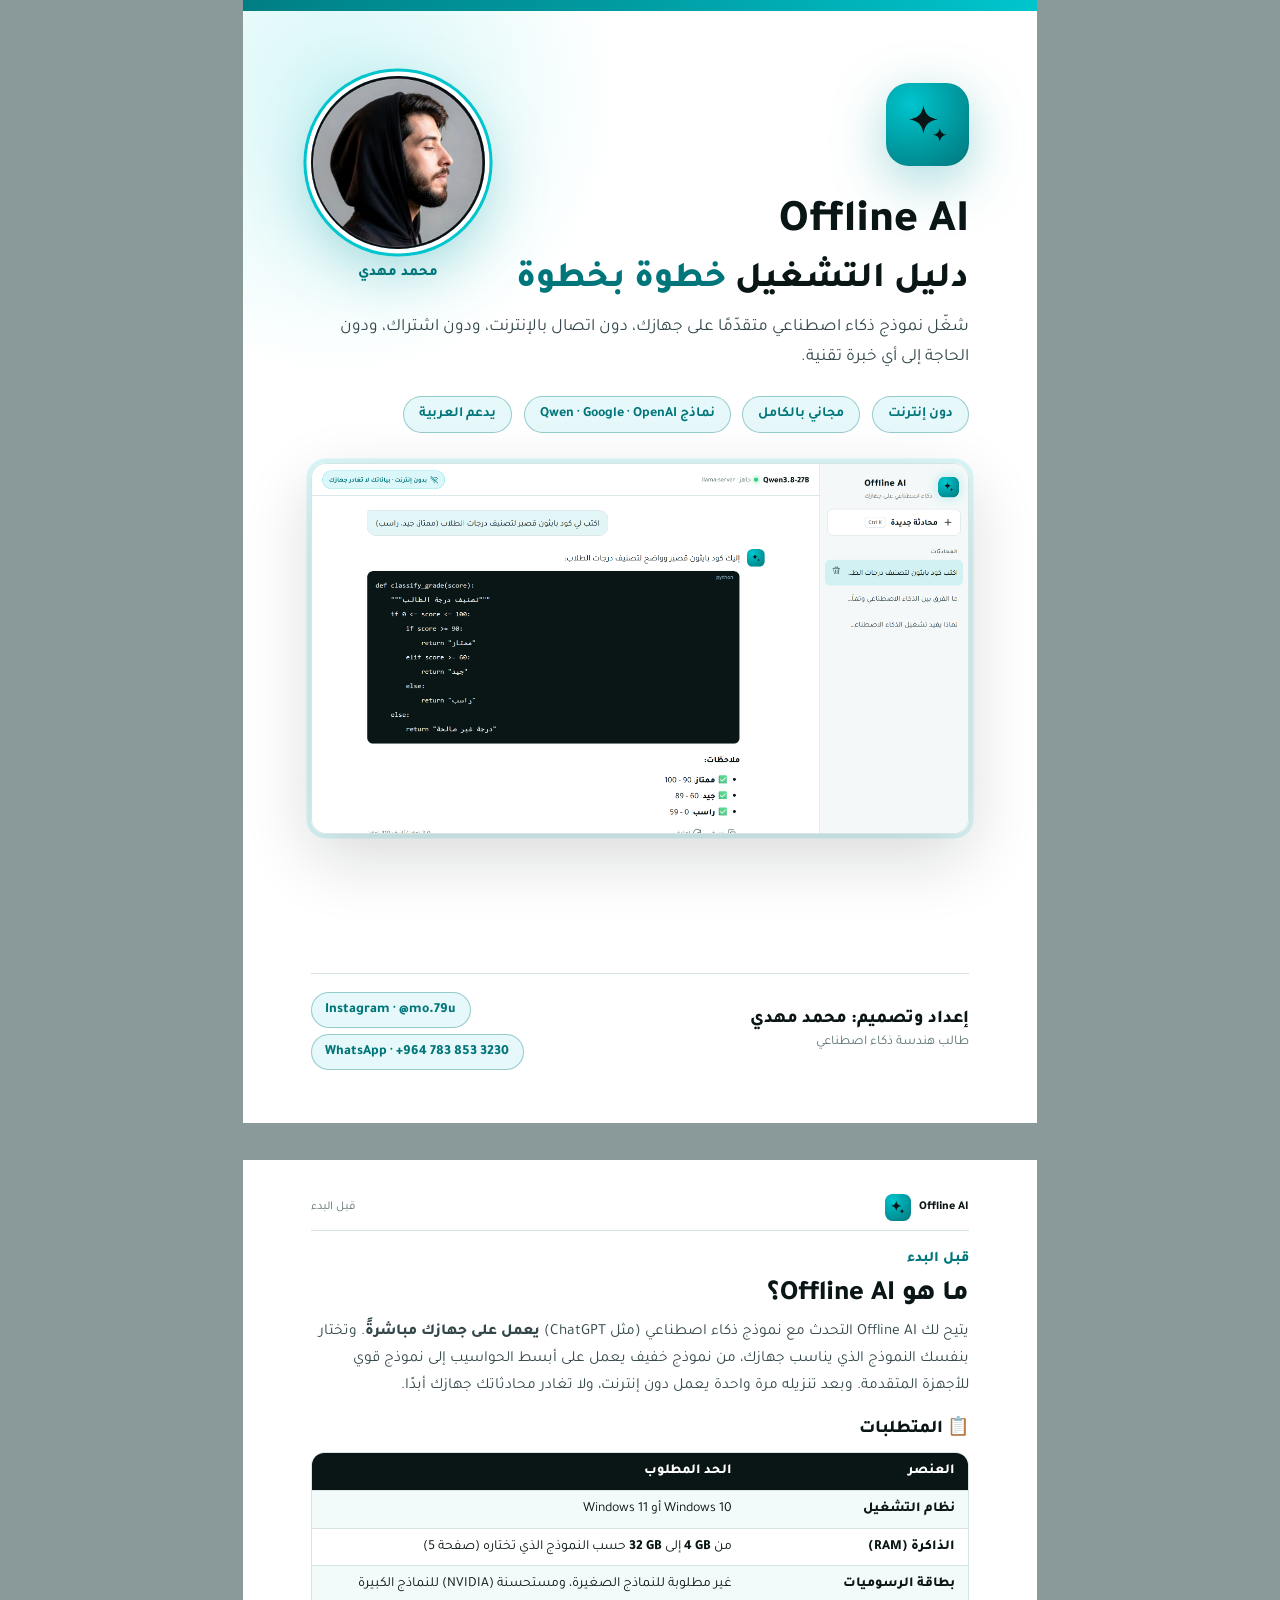
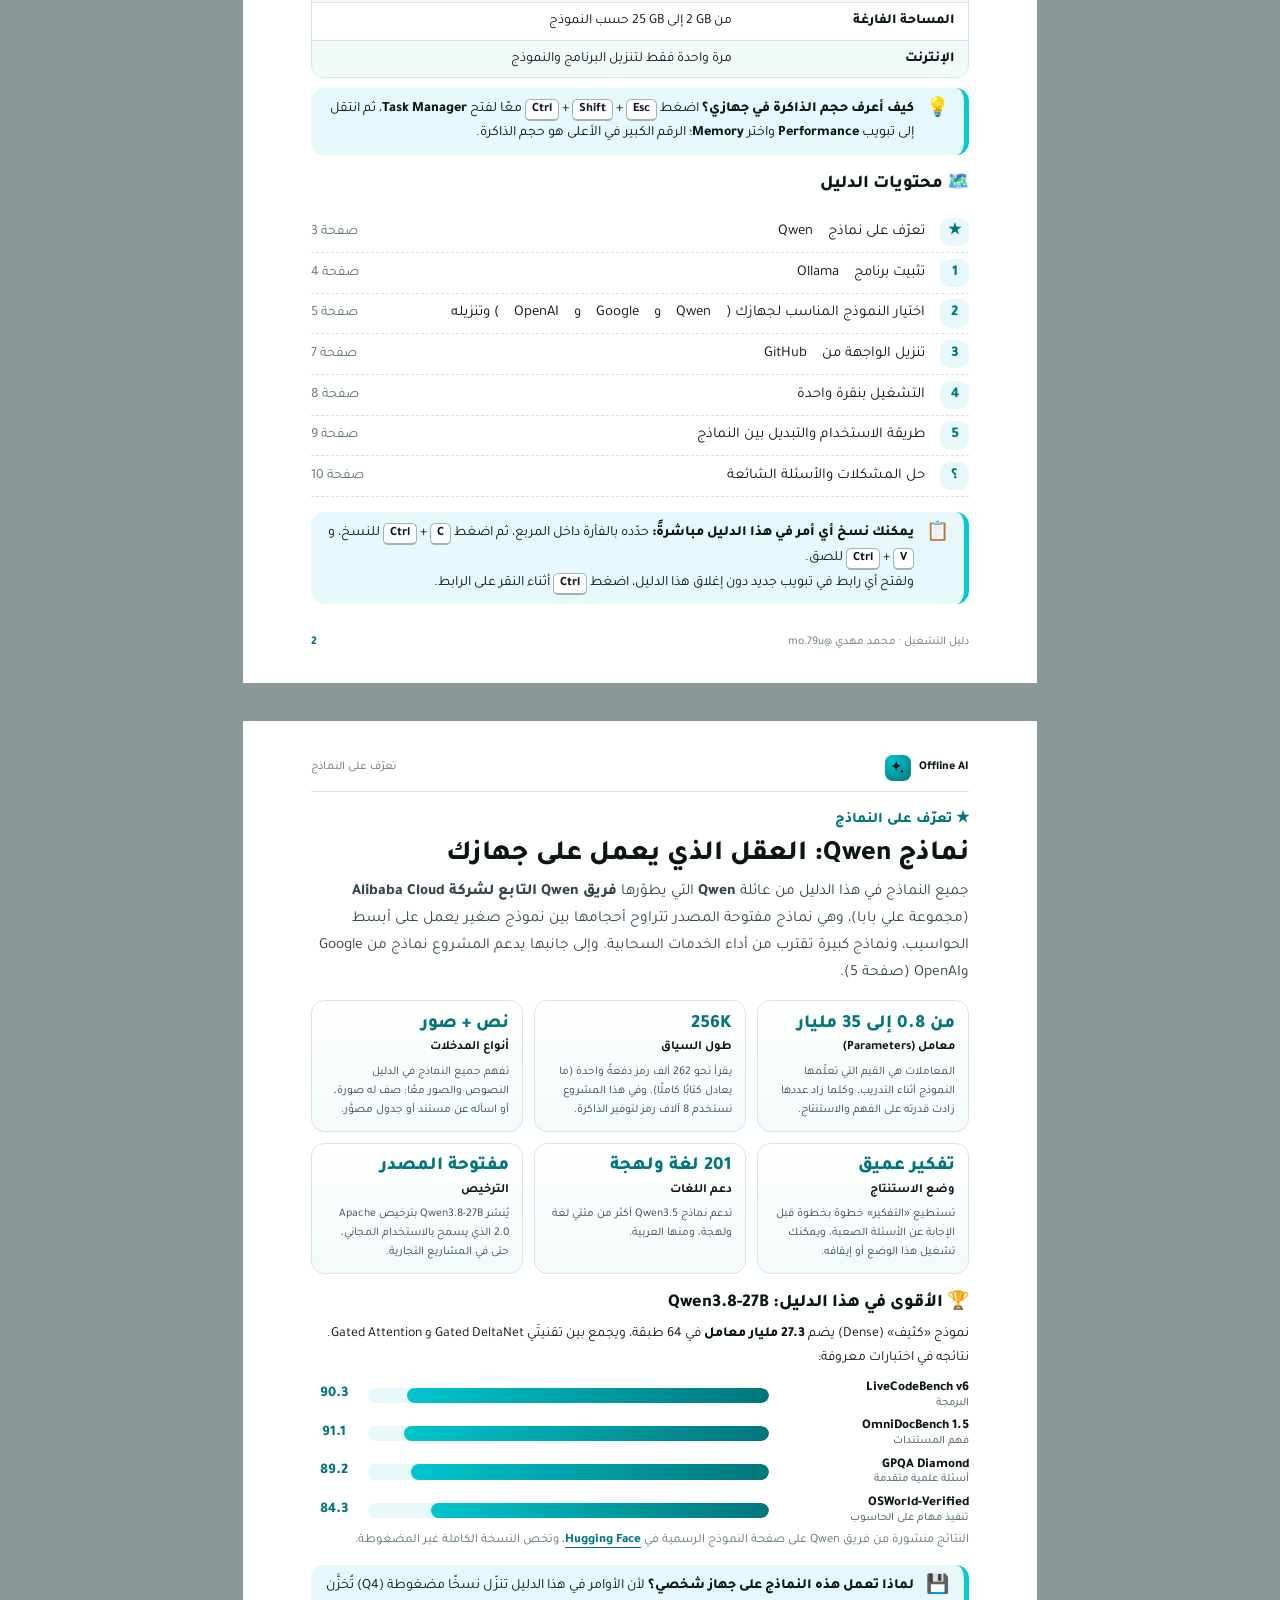
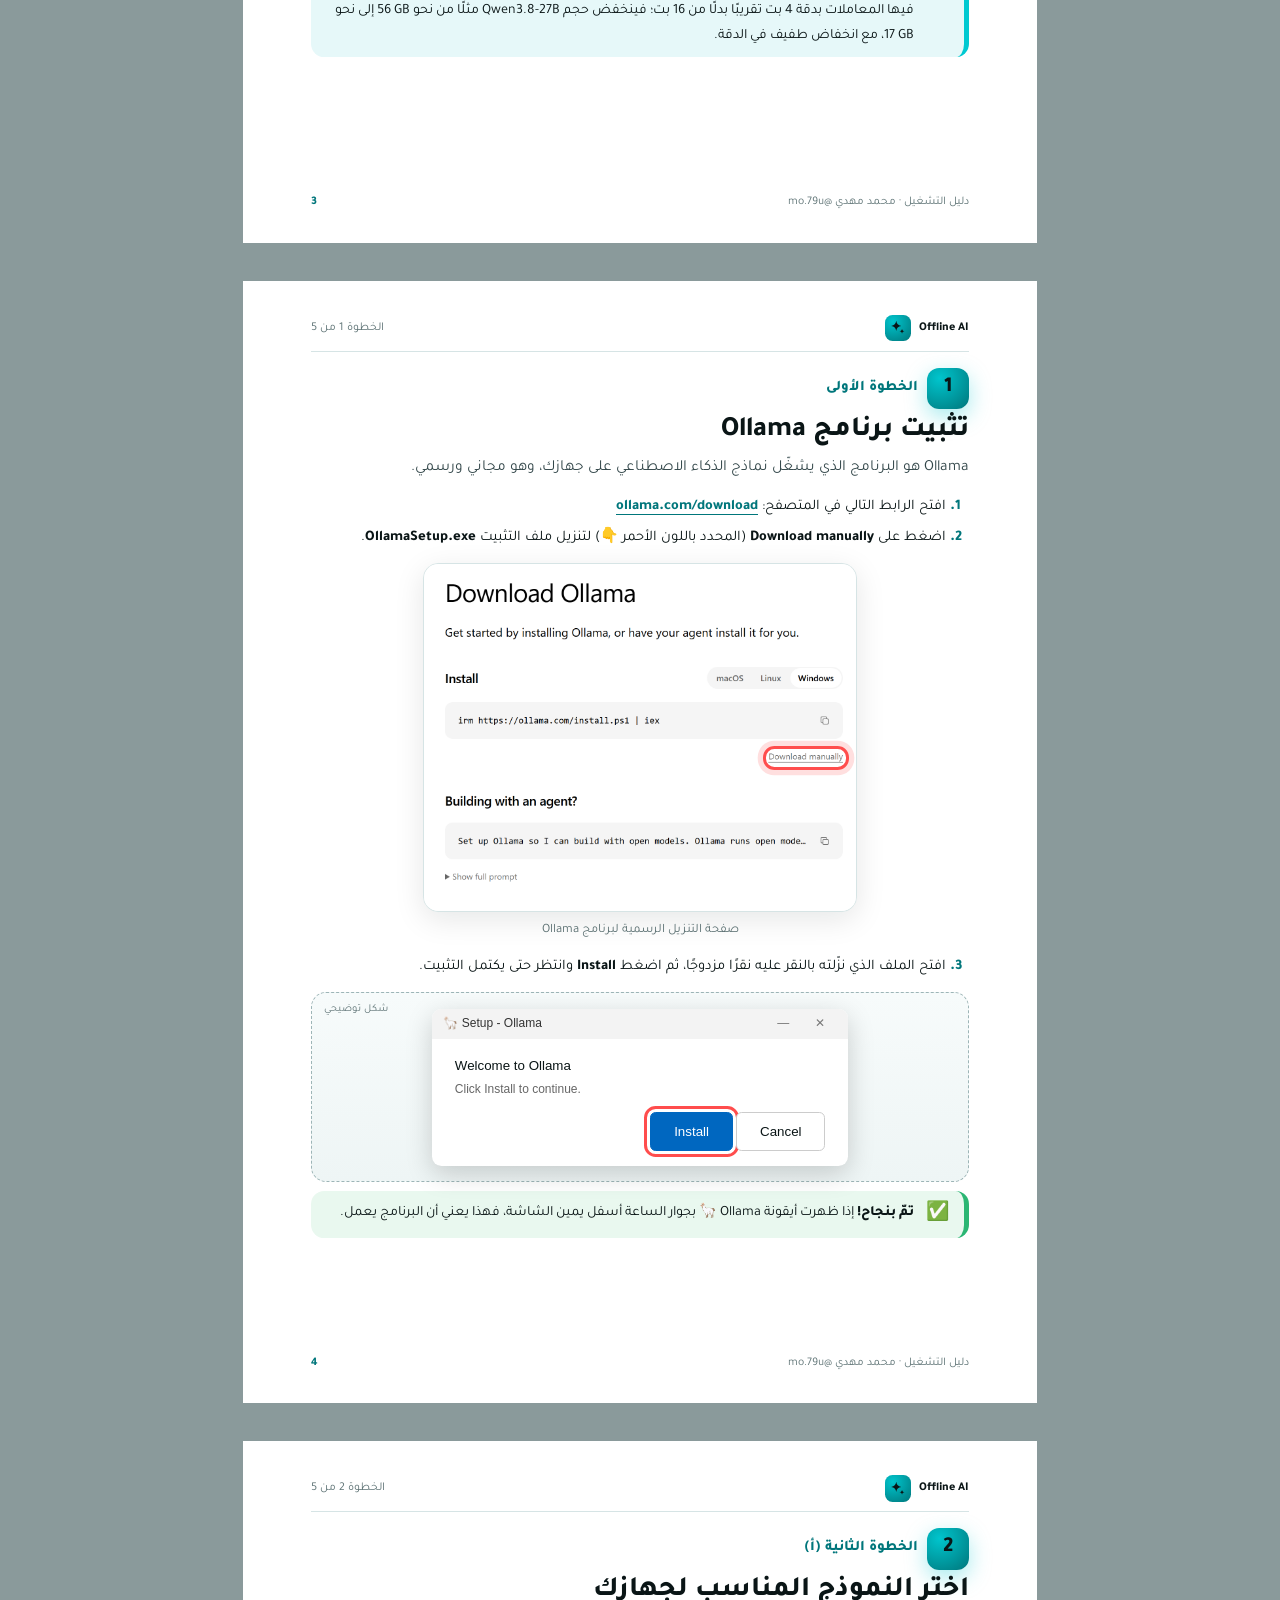
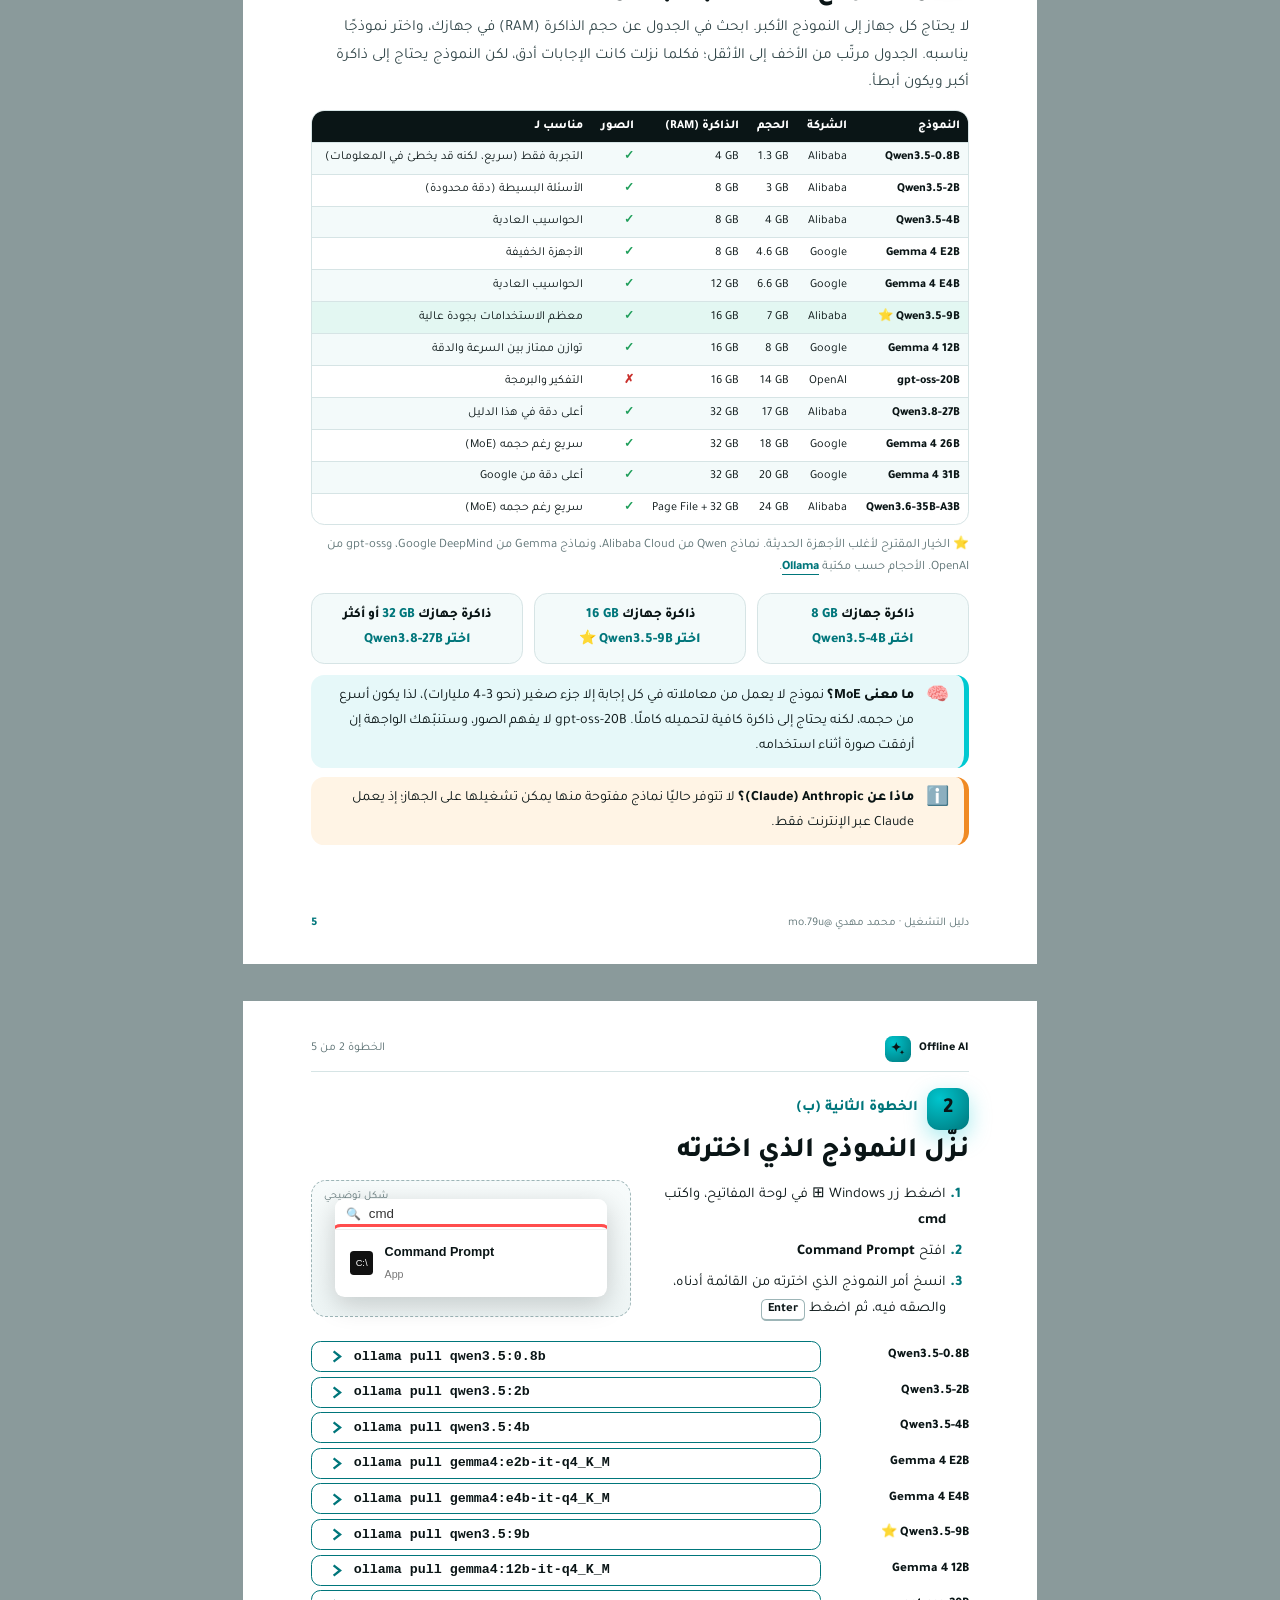
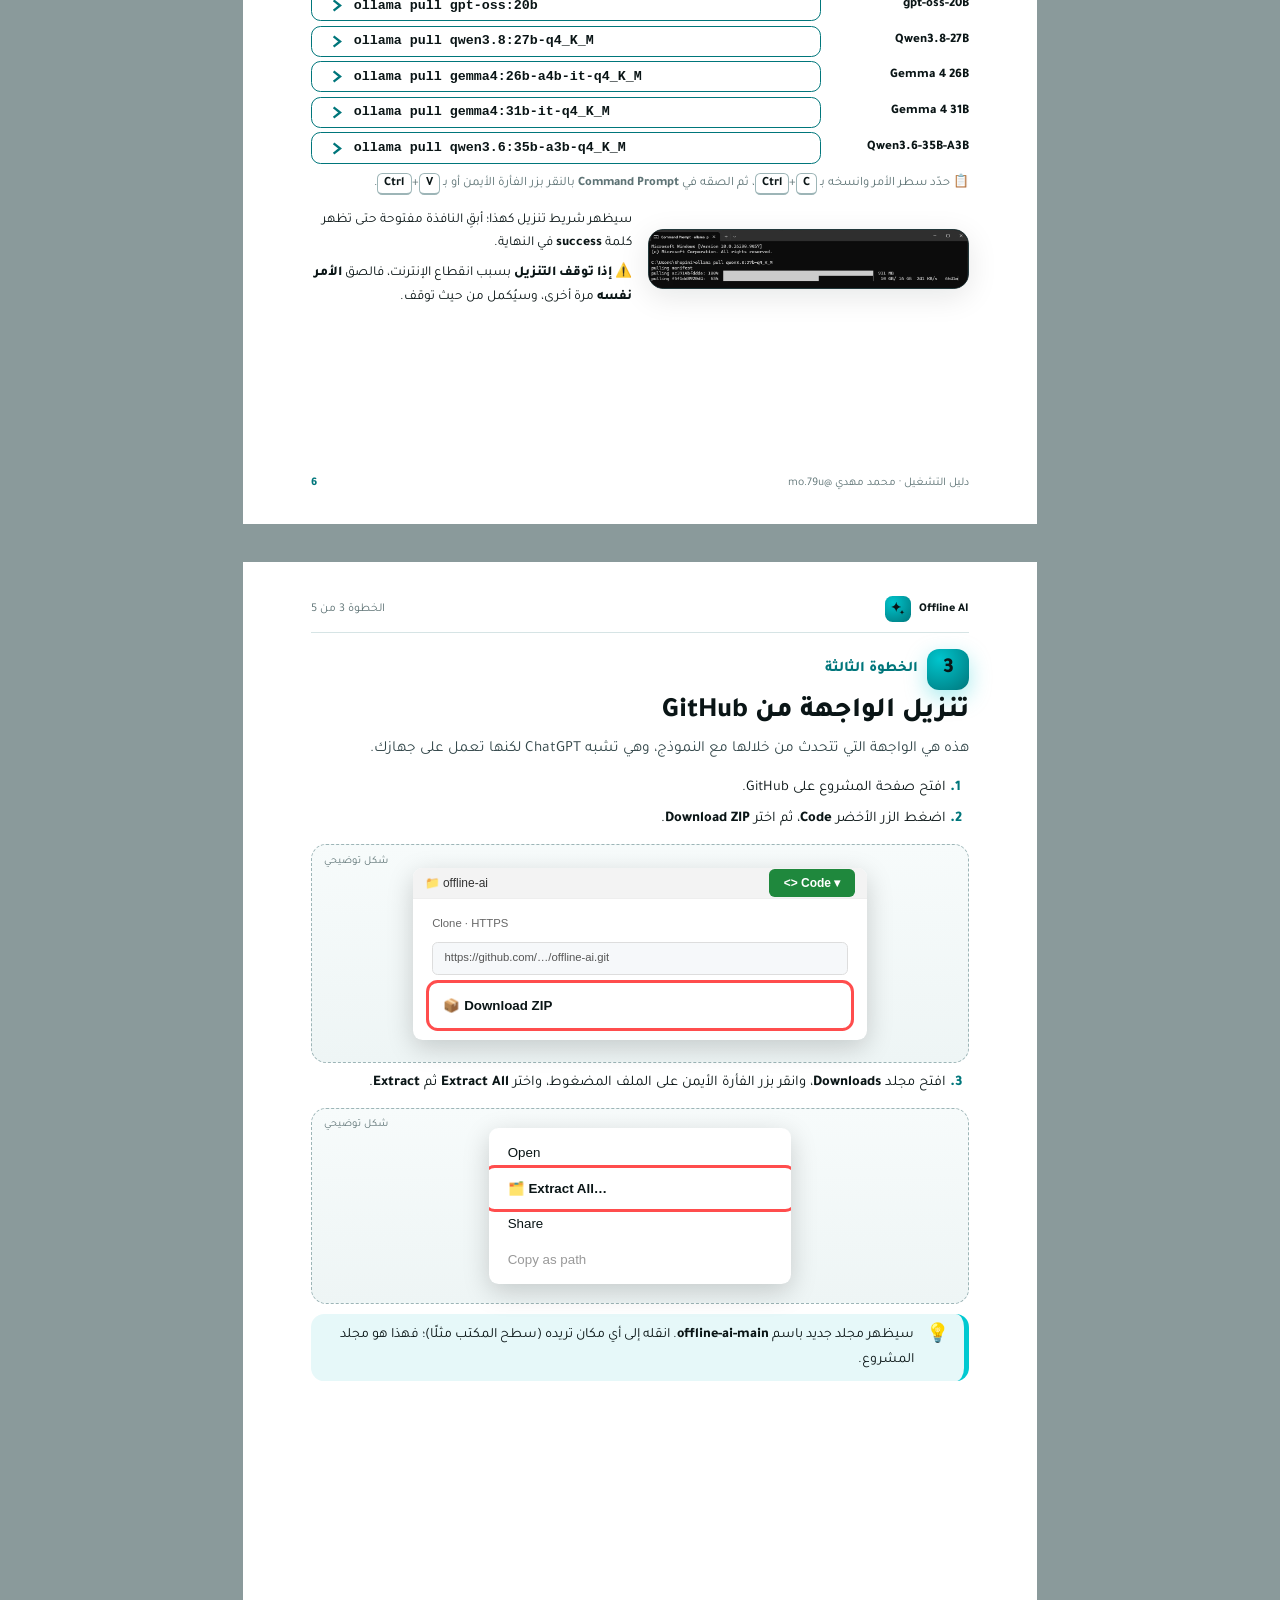
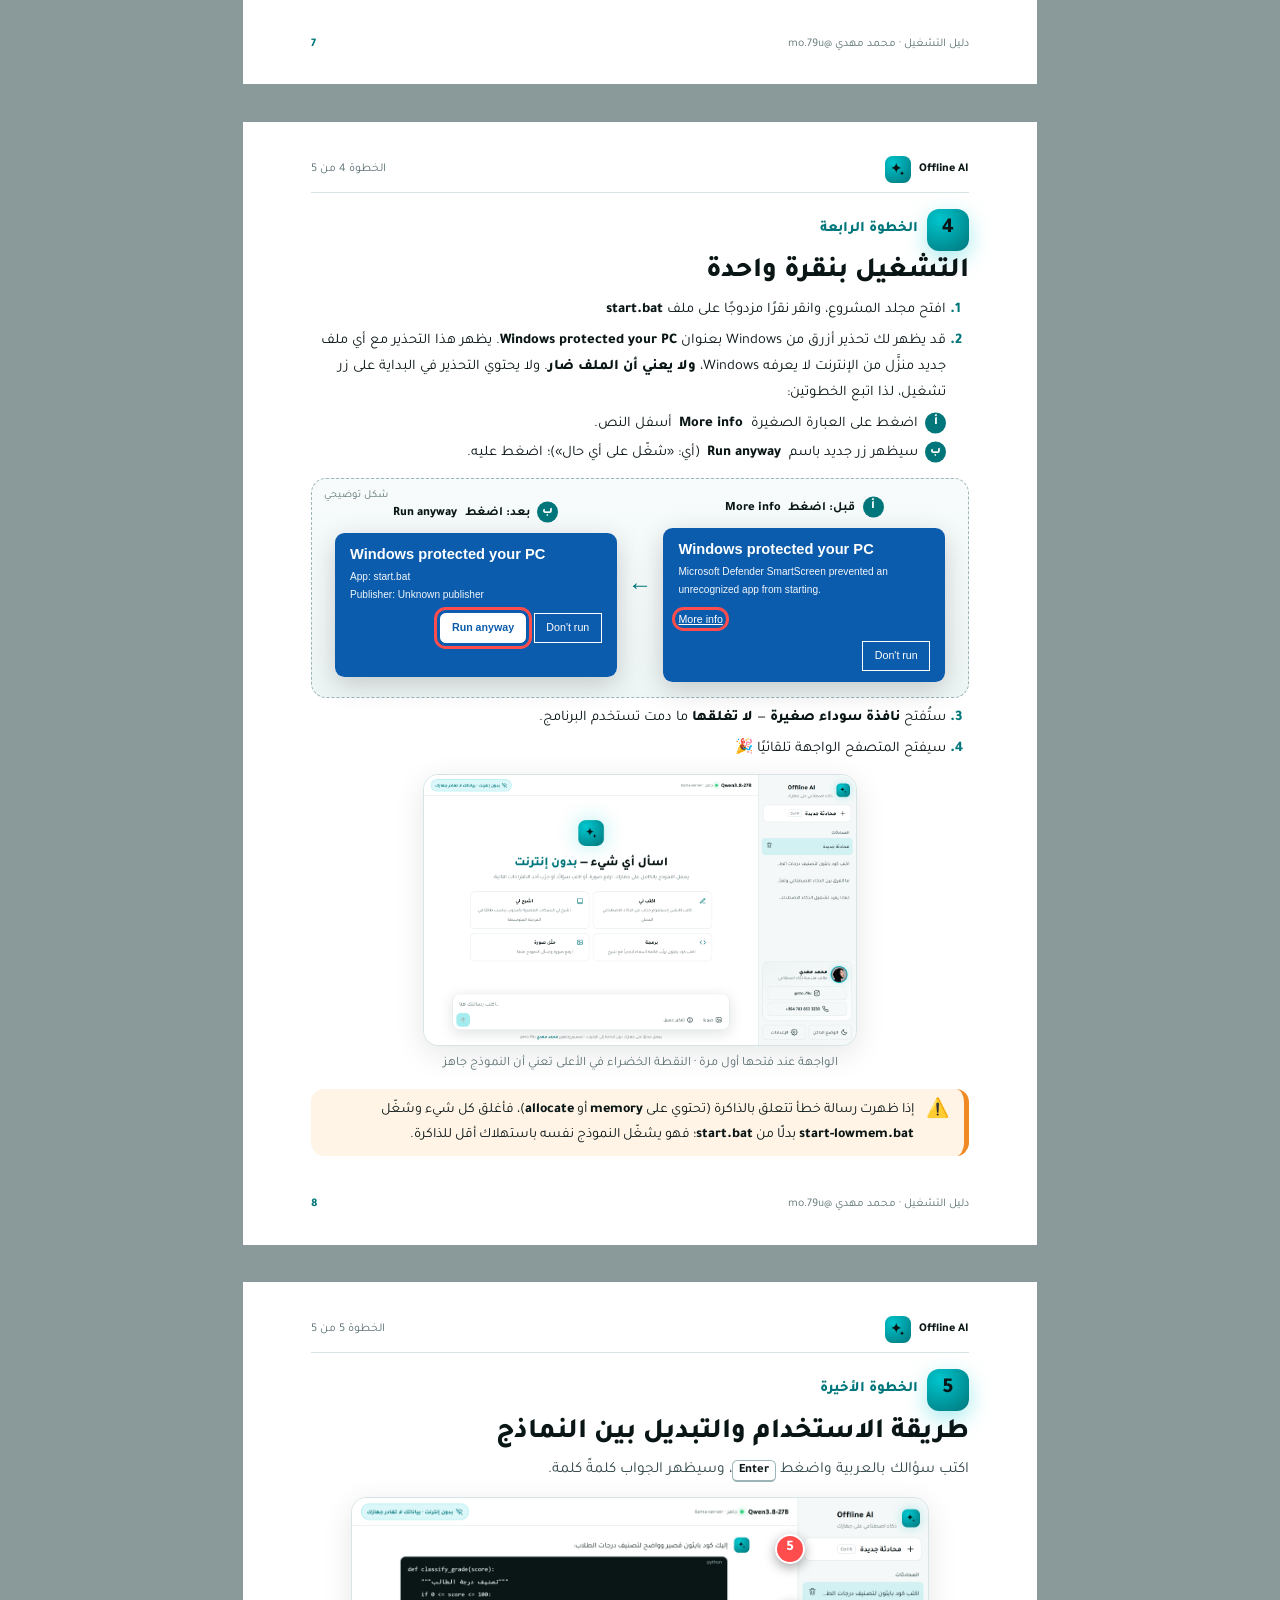
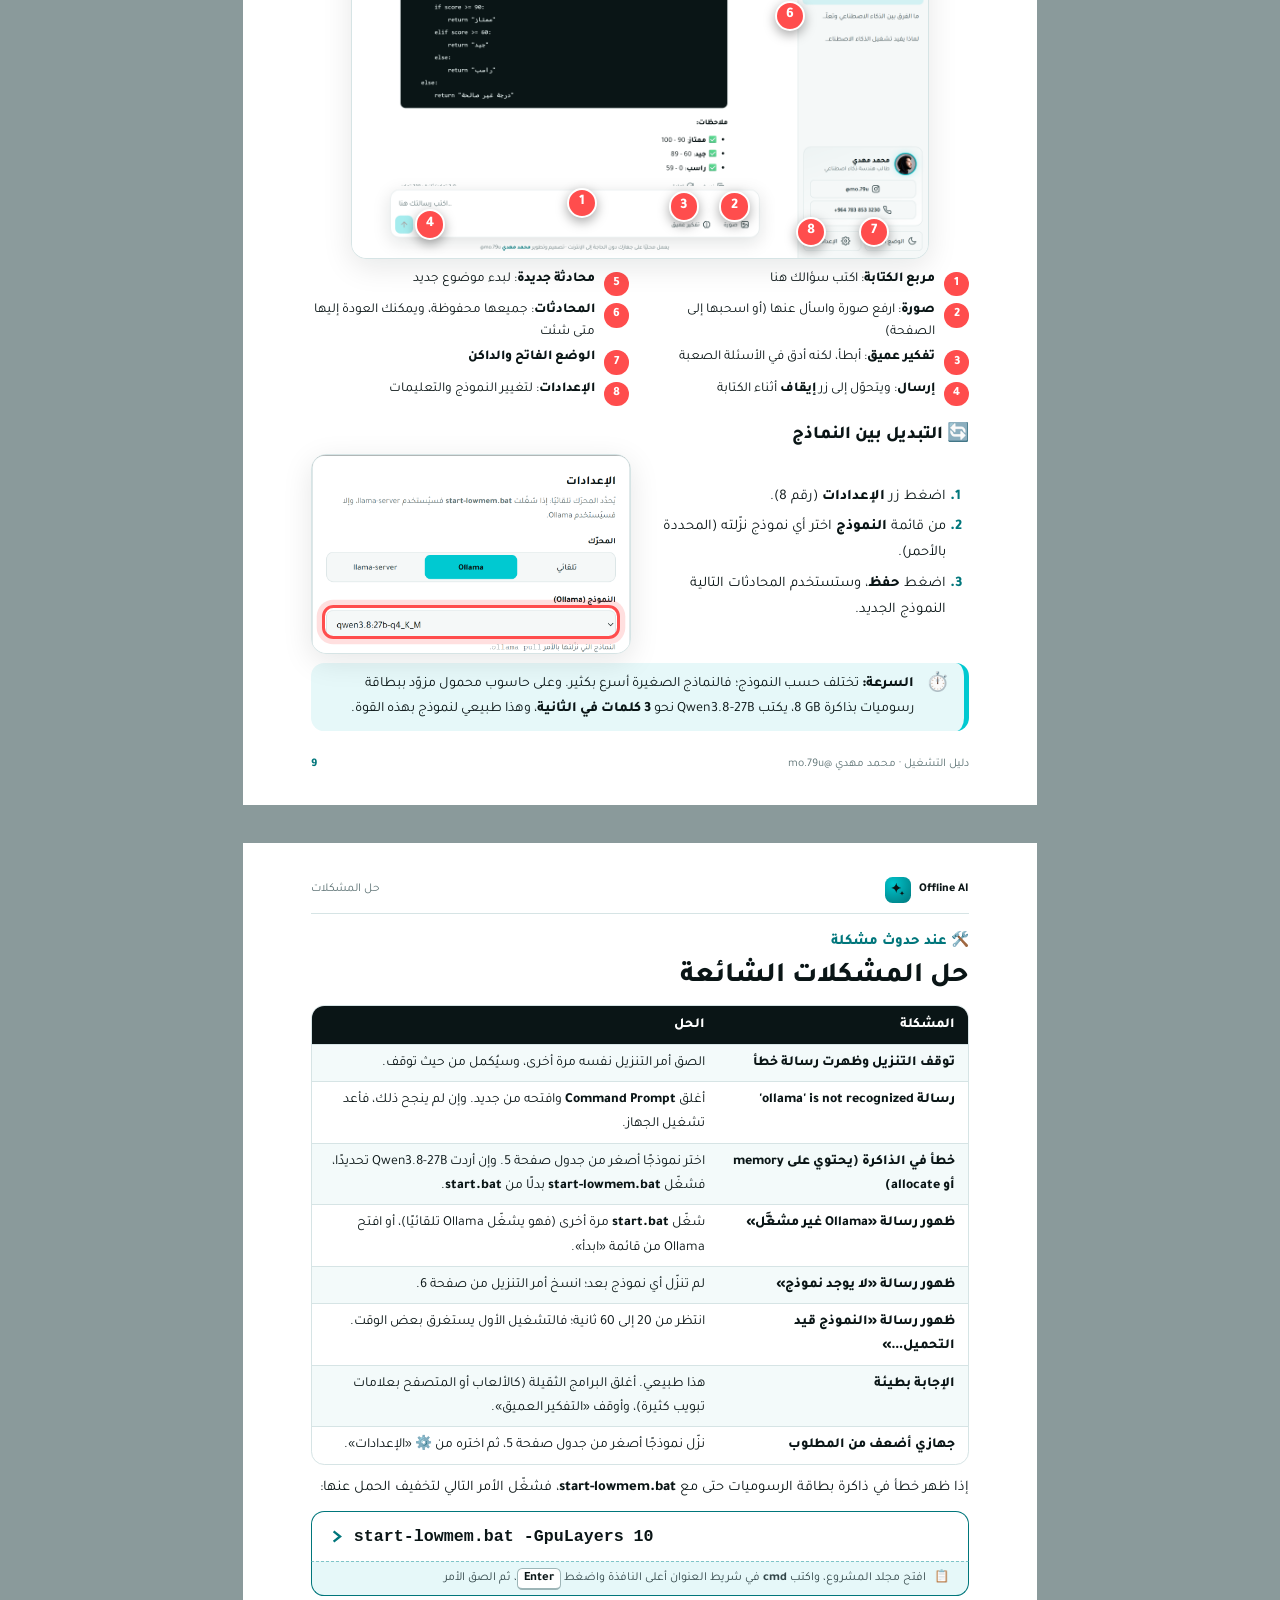
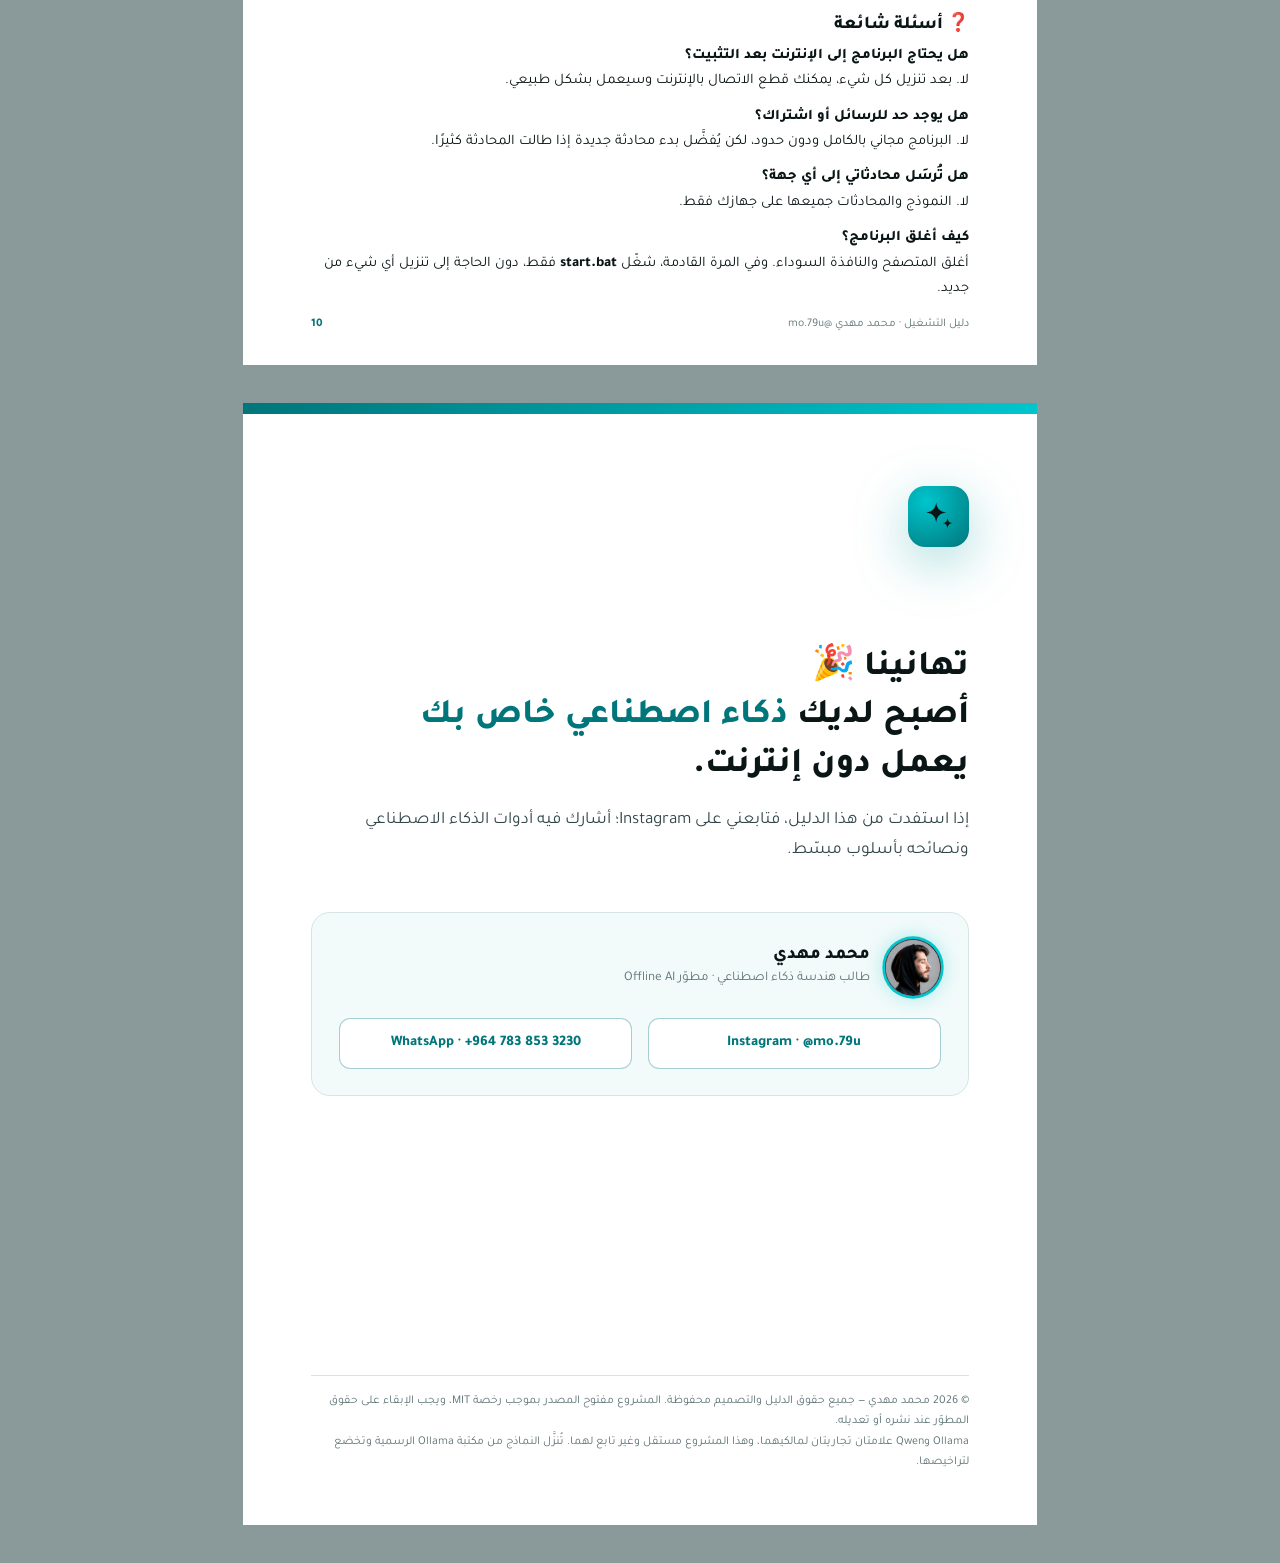
==== commit ed65134c: "Make first run safer for new users - start.bat now finds Ollama even if PATH is stale and starts it " ====
--- a/docs/guide/guide.html
+++ b/docs/guide/guide.html
@@ -347,8 +347,8 @@
 
   <table class="models all">
     <tr><th>النموذج</th><th>الشركة</th><th>الحجم</th><th>الذاكرة (<bdi>RAM</bdi>)</th><th>الصور</th><th>مناسب لـ</th></tr>
-    <tr><td class="t"><span class="nw">Qwen3.5-0.8B</span></td><td><bdi>Alibaba</bdi></td><td><span class="nw">1.3 GB</span></td><td><span class="nw">4 GB</span></td><td class="yes">✓</td><td>الأجهزة الضعيفة والتجربة السريعة</td></tr>
-    <tr><td class="t"><span class="nw">Qwen3.5-2B</span></td><td><bdi>Alibaba</bdi></td><td><span class="nw">3 GB</span></td><td><span class="nw">8 GB</span></td><td class="yes">✓</td><td>الأسئلة اليومية البسيطة</td></tr>
+    <tr><td class="t"><span class="nw">Qwen3.5-0.8B</span></td><td><bdi>Alibaba</bdi></td><td><span class="nw">1.3 GB</span></td><td><span class="nw">4 GB</span></td><td class="yes">✓</td><td>التجربة فقط (سريع، لكنه قد يخطئ في المعلومات)</td></tr>
+    <tr><td class="t"><span class="nw">Qwen3.5-2B</span></td><td><bdi>Alibaba</bdi></td><td><span class="nw">3 GB</span></td><td><span class="nw">8 GB</span></td><td class="yes">✓</td><td>الأسئلة البسيطة (دقة محدودة)</td></tr>
     <tr><td class="t"><span class="nw">Qwen3.5-4B</span></td><td><bdi>Alibaba</bdi></td><td><span class="nw">4 GB</span></td><td><span class="nw">8 GB</span></td><td class="yes">✓</td><td>الحواسيب العادية</td></tr>
     <tr><td class="t"><span class="nw">Gemma 4 E2B</span></td><td><bdi>Google</bdi></td><td><span class="nw">4.6 GB</span></td><td><span class="nw">8 GB</span></td><td class="yes">✓</td><td>الأجهزة الخفيفة</td></tr>
     <tr><td class="t"><span class="nw">Gemma 4 E4B</span></td><td><bdi>Google</bdi></td><td><span class="nw">6.6 GB</span></td><td><span class="nw">12 GB</span></td><td class="yes">✓</td><td>الحواسيب العادية</td></tr>
@@ -578,7 +578,8 @@
     <tr><td class="t">توقف التنزيل وظهرت رسالة خطأ</td><td>الصق أمر التنزيل نفسه مرة أخرى، وسيُكمل من حيث توقف.</td></tr>
     <tr><td class="t">رسالة <span class="lit">'ollama' is not recognized</span></td><td>أغلق <span class="lit">Command Prompt</span> وافتحه من جديد. وإن لم ينجح ذلك، فأعد تشغيل الجهاز.</td></tr>
     <tr><td class="t">خطأ في الذاكرة (يحتوي على <span class="lit">memory</span> أو <span class="lit">allocate</span>)</td><td>اختر نموذجًا أصغر من جدول صفحة 5. وإن أردت <span class="nw">Qwen3.8-27B</span> تحديدًا، فشغّل <span class="lit">start-lowmem.bat</span> بدلًا من <span class="lit">start.bat</span>.</td></tr>
-    <tr><td class="t">ظهور رسالة «المحرّك غير مشغَّل» في الأعلى</td><td>أُغلقت النافذة السوداء؛ شغّل <span class="lit">start.bat</span> مرة أخرى.</td></tr>
+    <tr><td class="t">ظهور رسالة «Ollama غير مشغَّل»</td><td>شغّل <span class="lit">start.bat</span> مرة أخرى (فهو يشغّل <bdi>Ollama</bdi> تلقائيًا)، أو افتح <bdi>Ollama</bdi> من قائمة «ابدأ».</td></tr>
+    <tr><td class="t">ظهور رسالة «لا يوجد نموذج»</td><td>لم تنزّل أي نموذج بعد؛ انسخ أمر التنزيل من صفحة 6.</td></tr>
     <tr><td class="t">ظهور رسالة «النموذج قيد التحميل…»</td><td>انتظر من 20 إلى 60 ثانية؛ فالتشغيل الأول يستغرق بعض الوقت.</td></tr>
     <tr><td class="t">الإجابة بطيئة</td><td>هذا طبيعي. أغلق البرامج الثقيلة (كالألعاب أو المتصفح بعلامات تبويب كثيرة)، وأوقف «التفكير العميق».</td></tr>
     <tr><td class="t">جهازي أضعف من المطلوب</td><td>نزّل نموذجًا أصغر من جدول صفحة 5، ثم اختره من ⚙️ «الإعدادات».</td></tr>
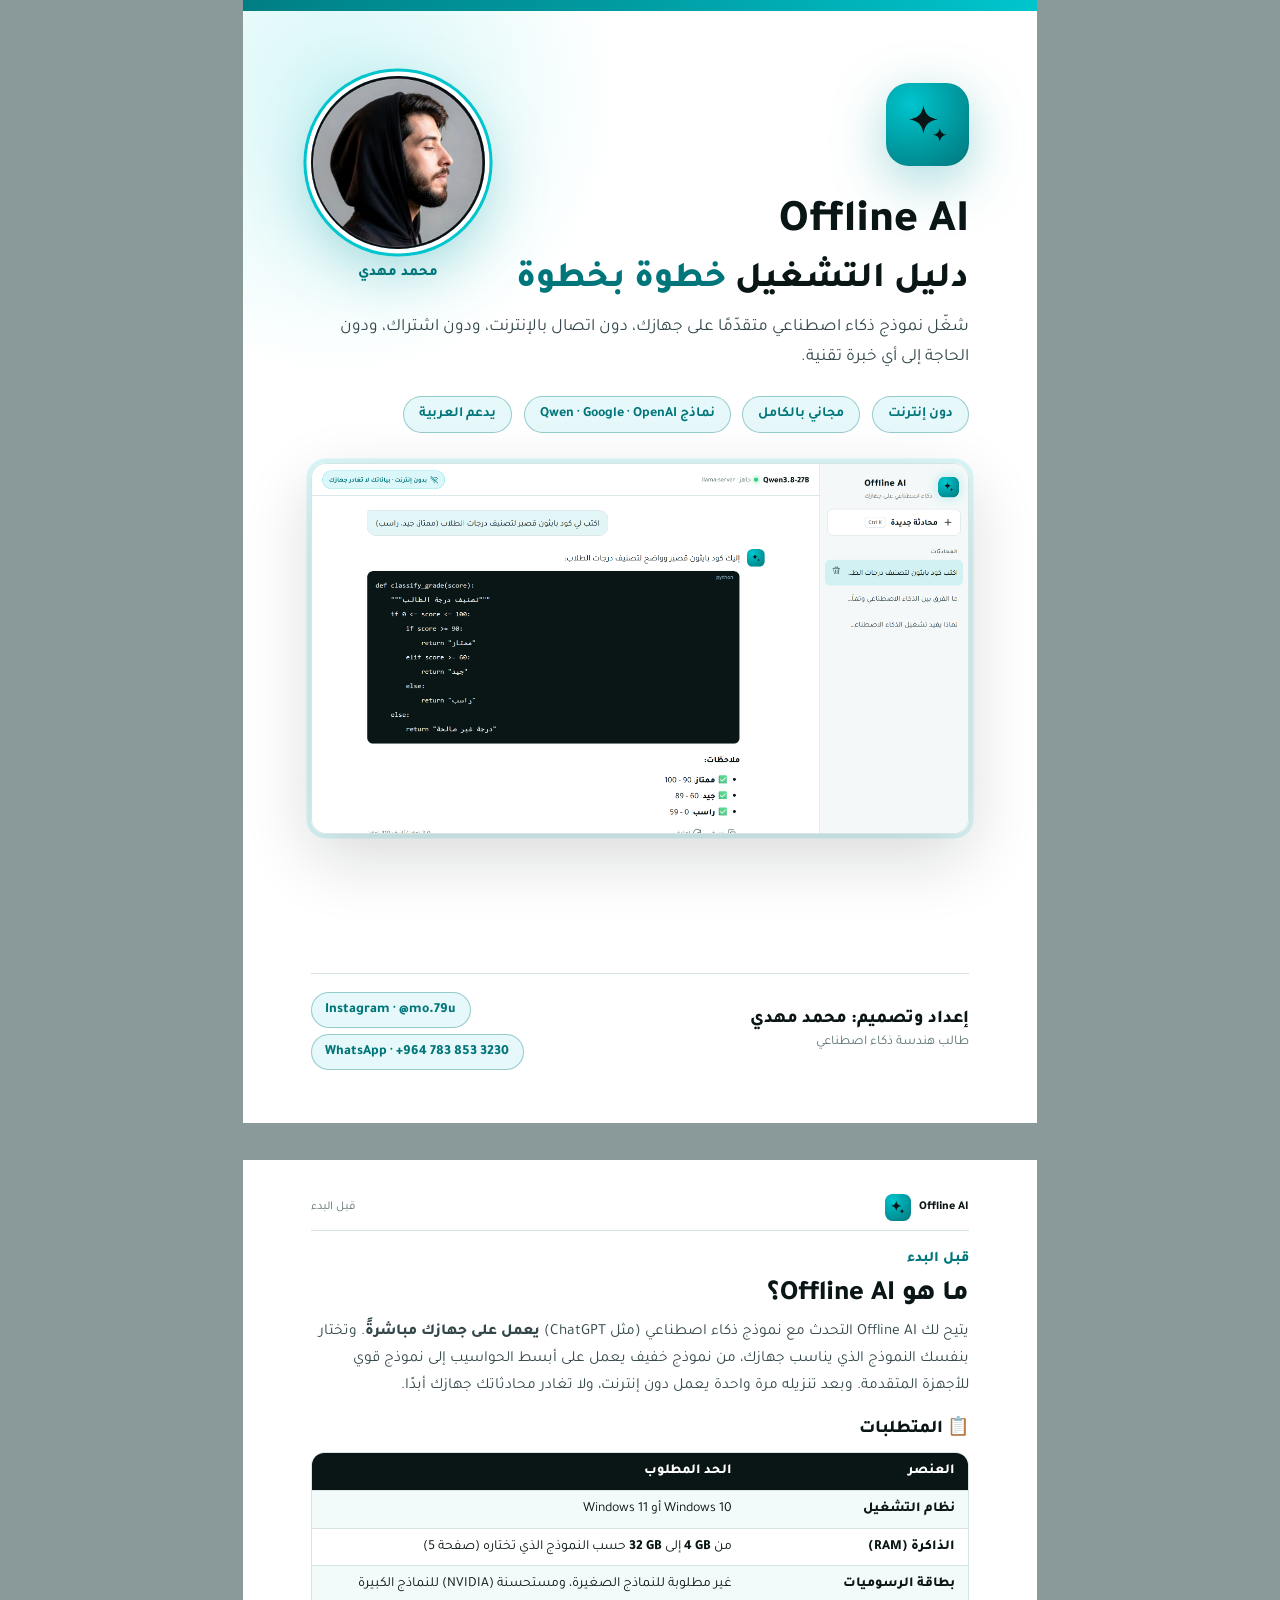
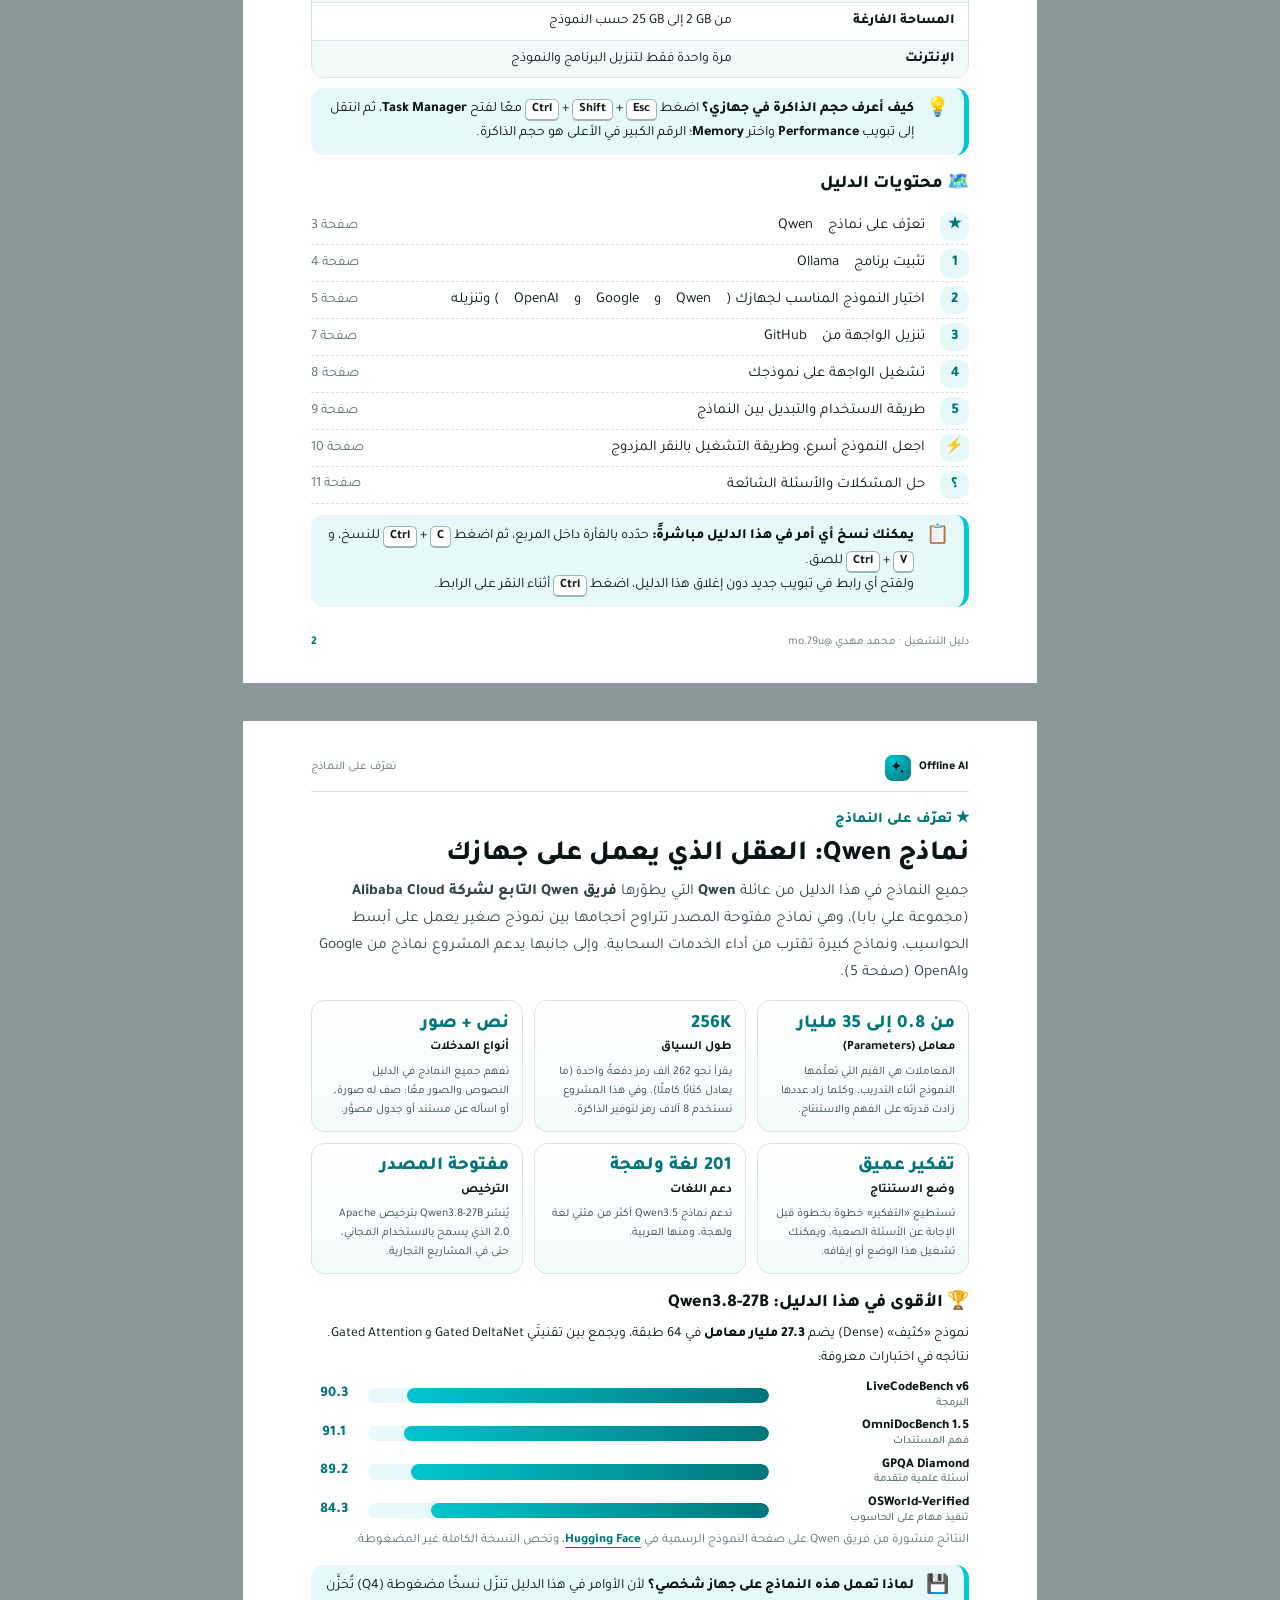
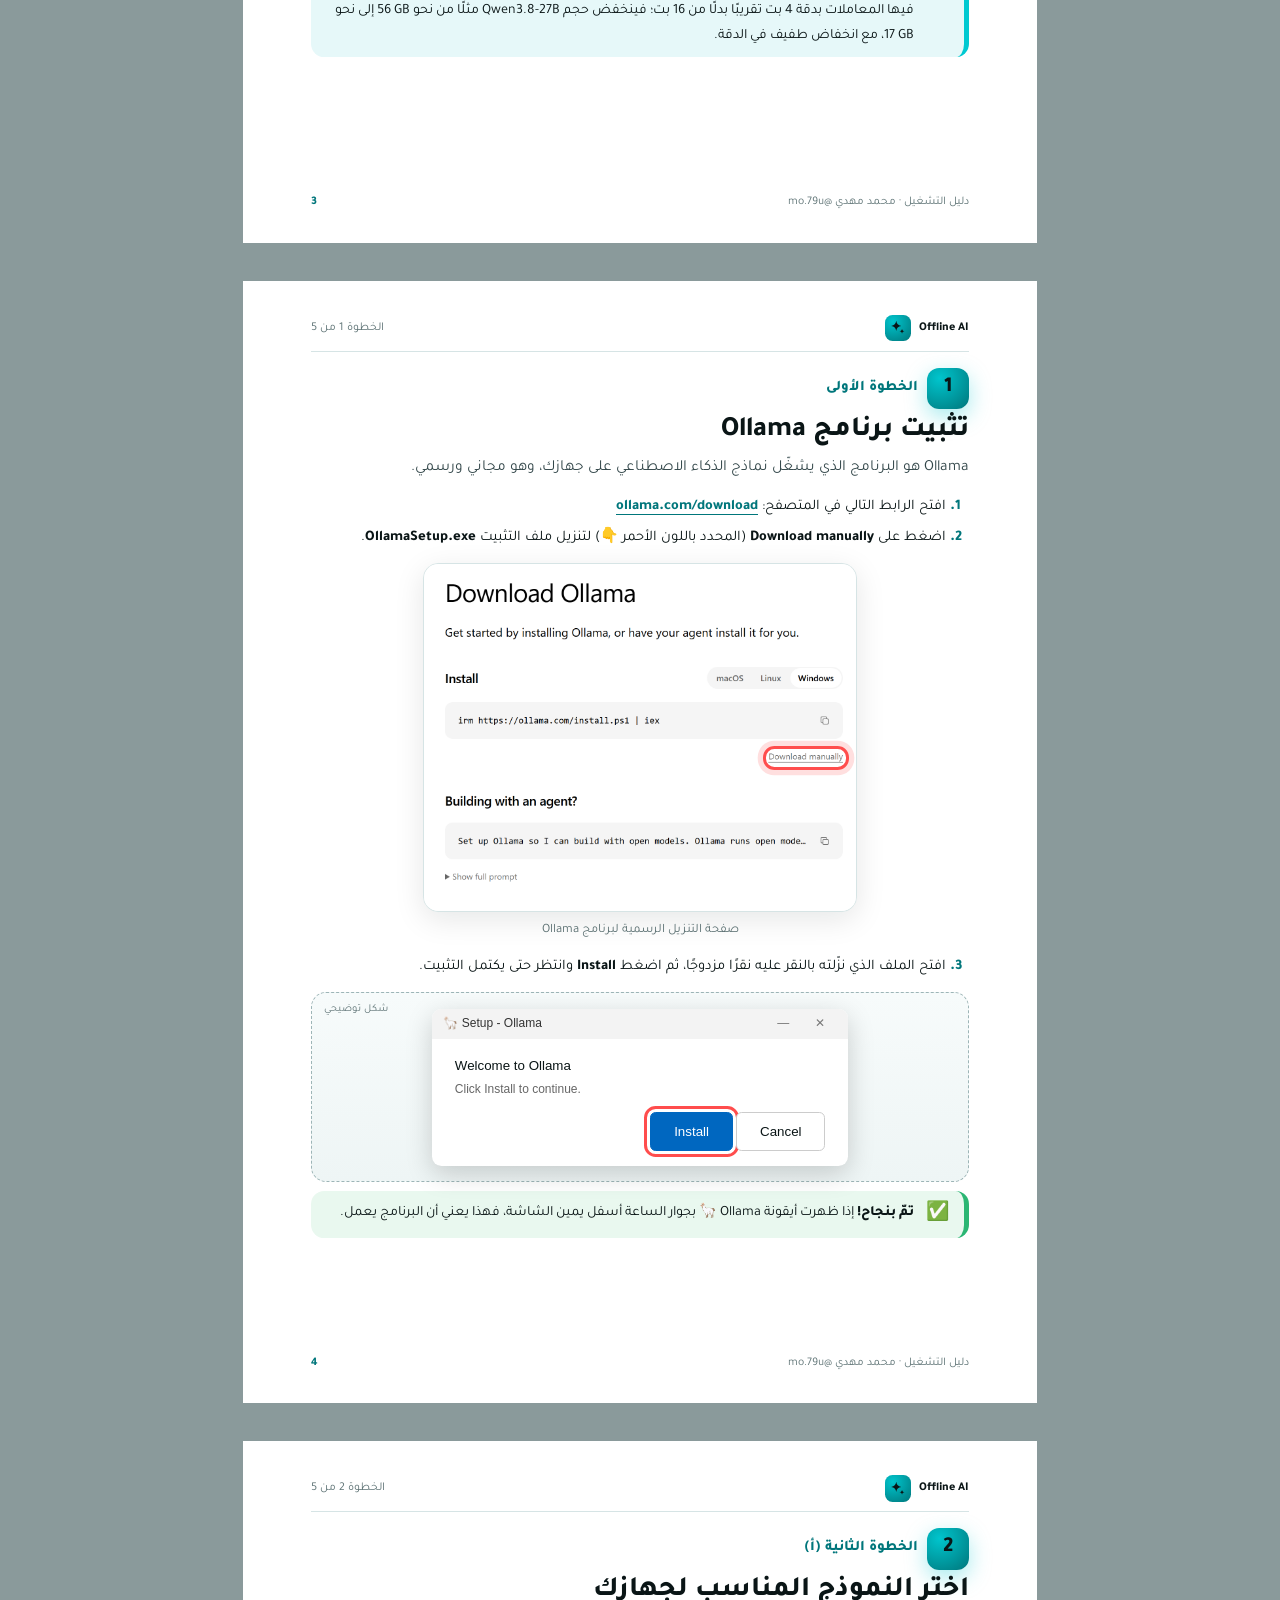
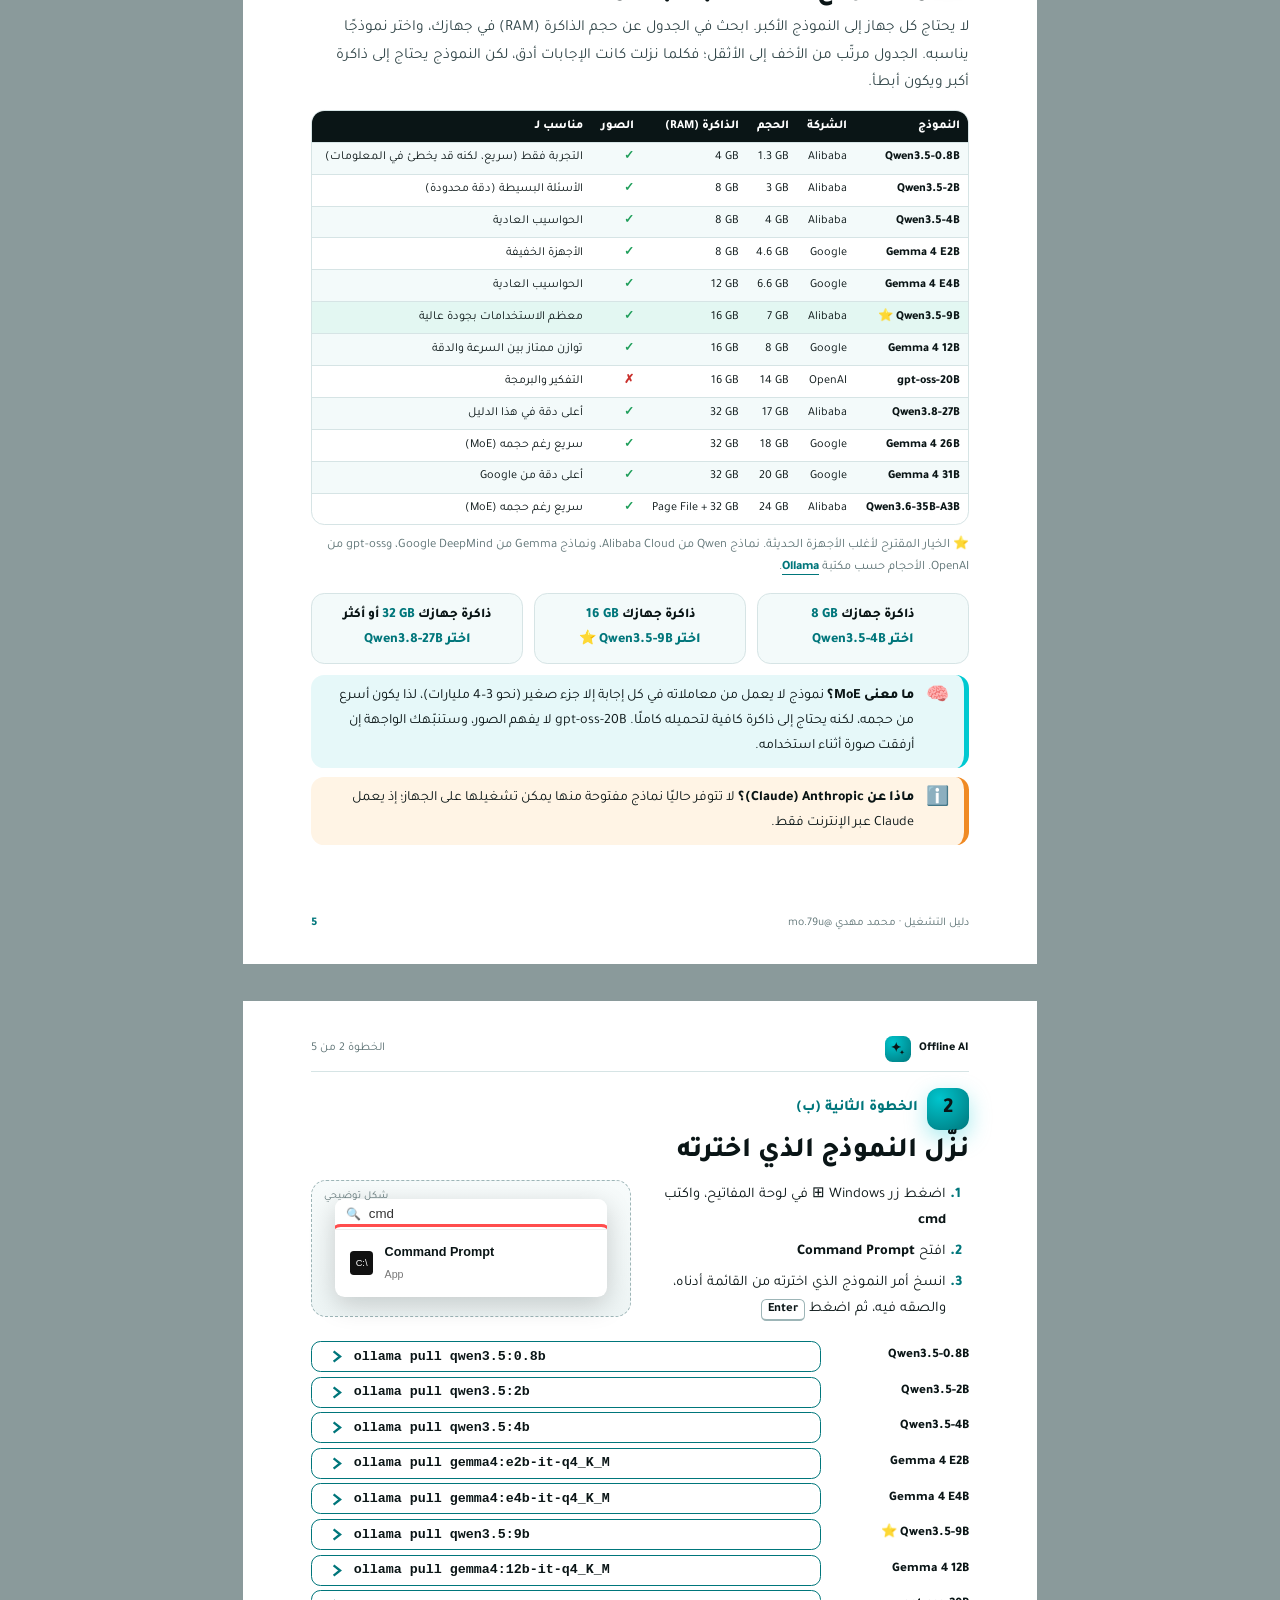
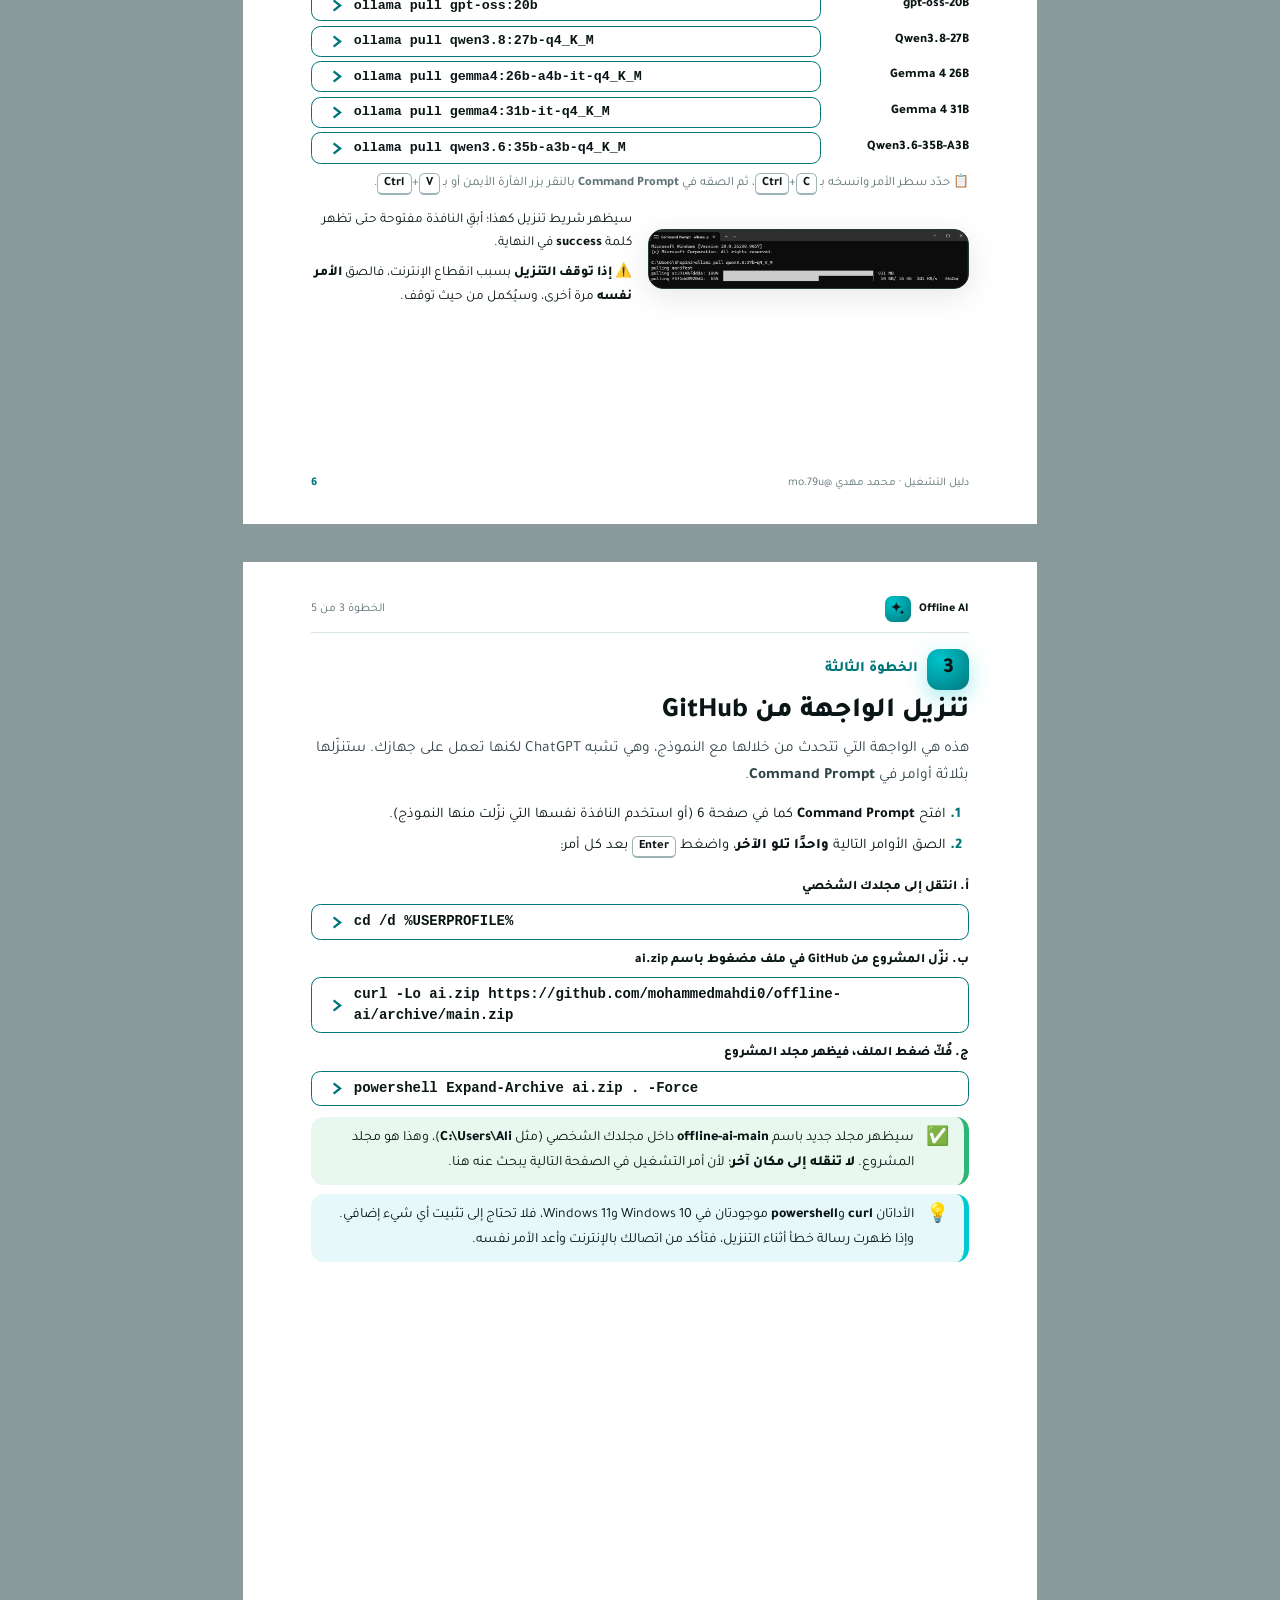
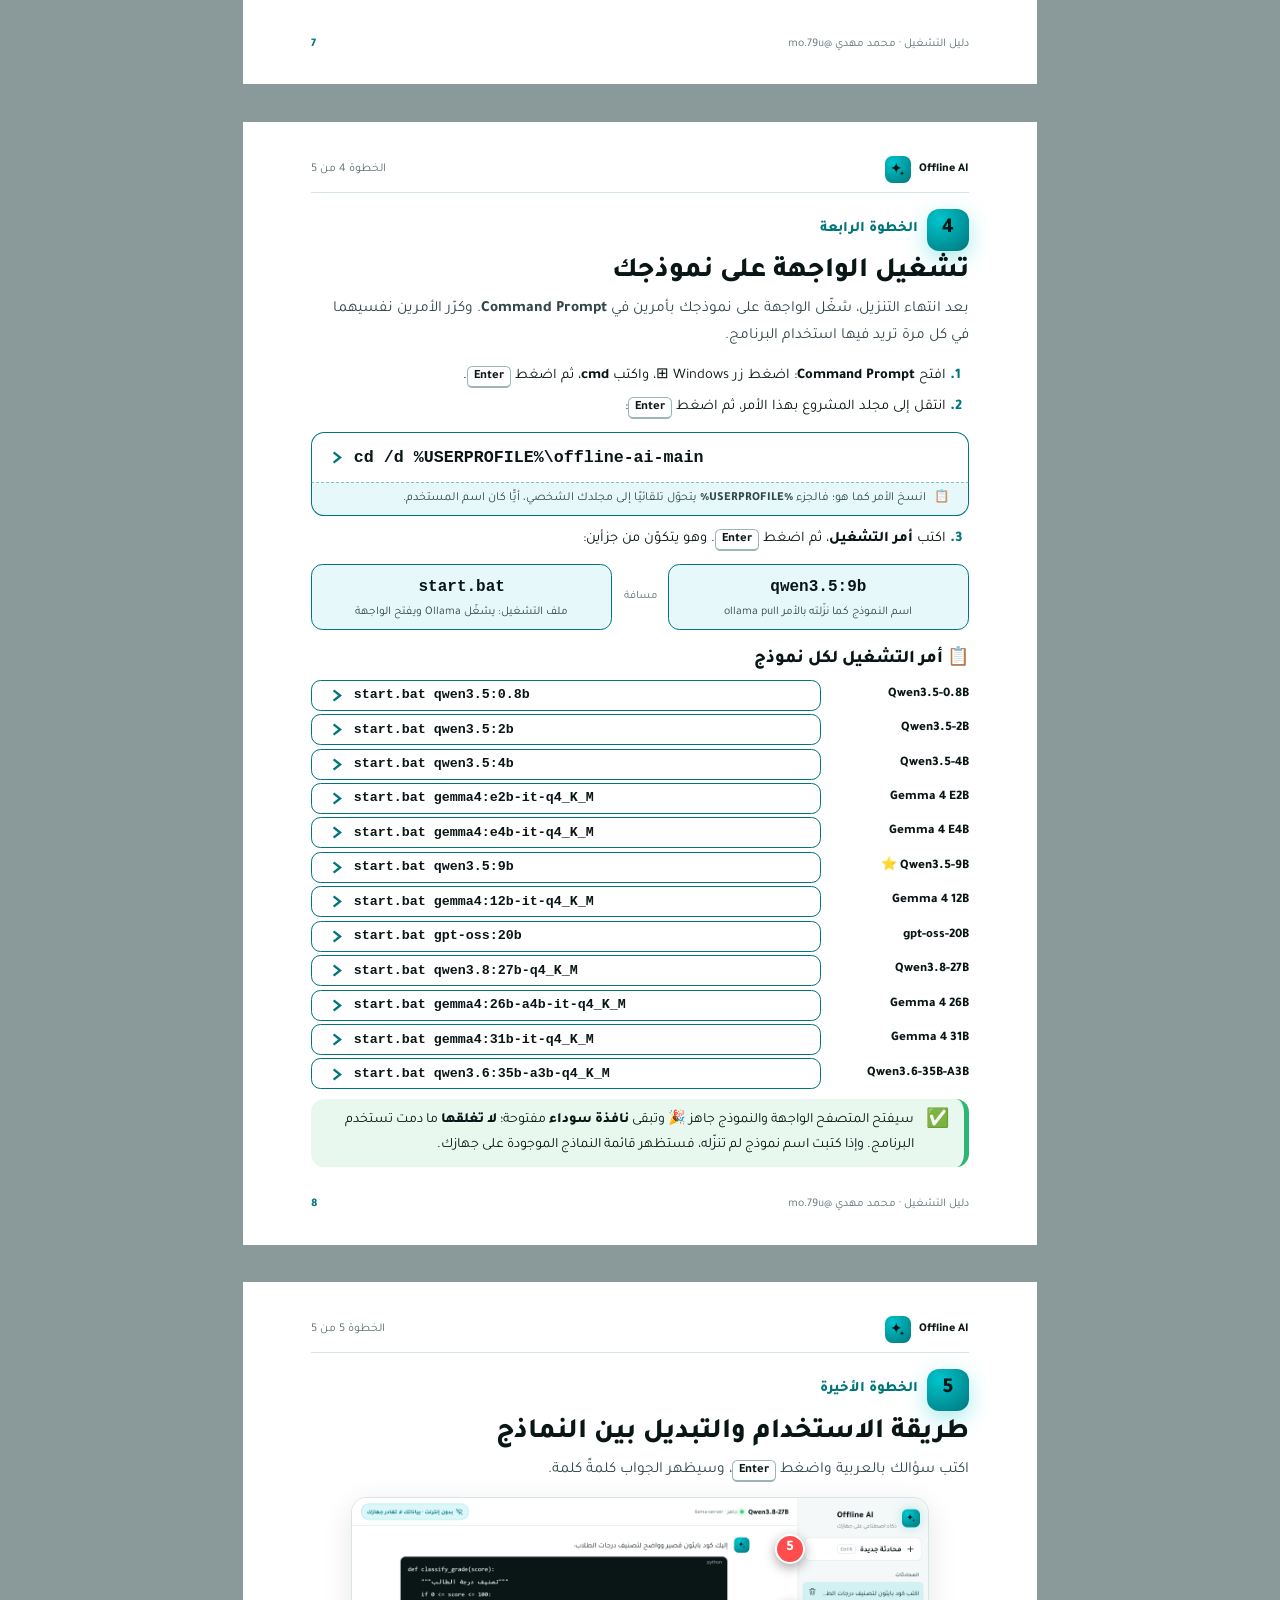
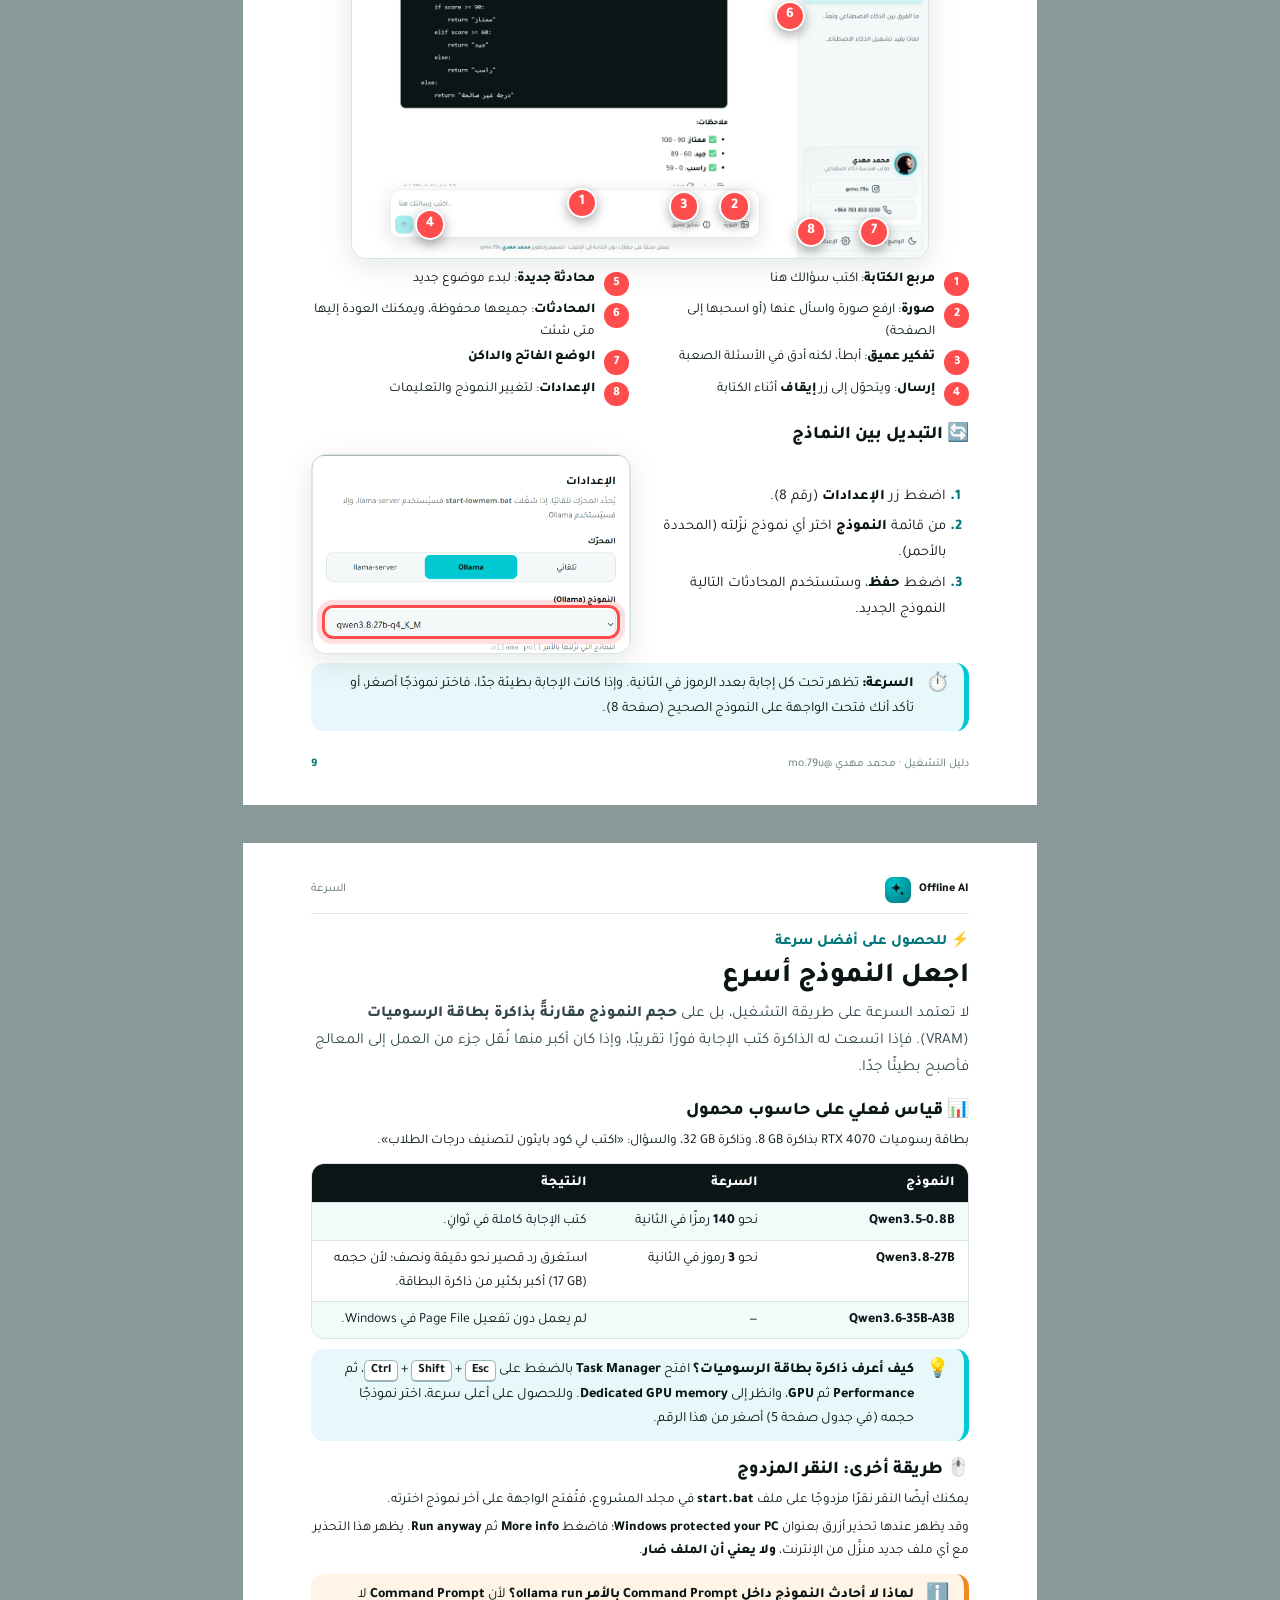
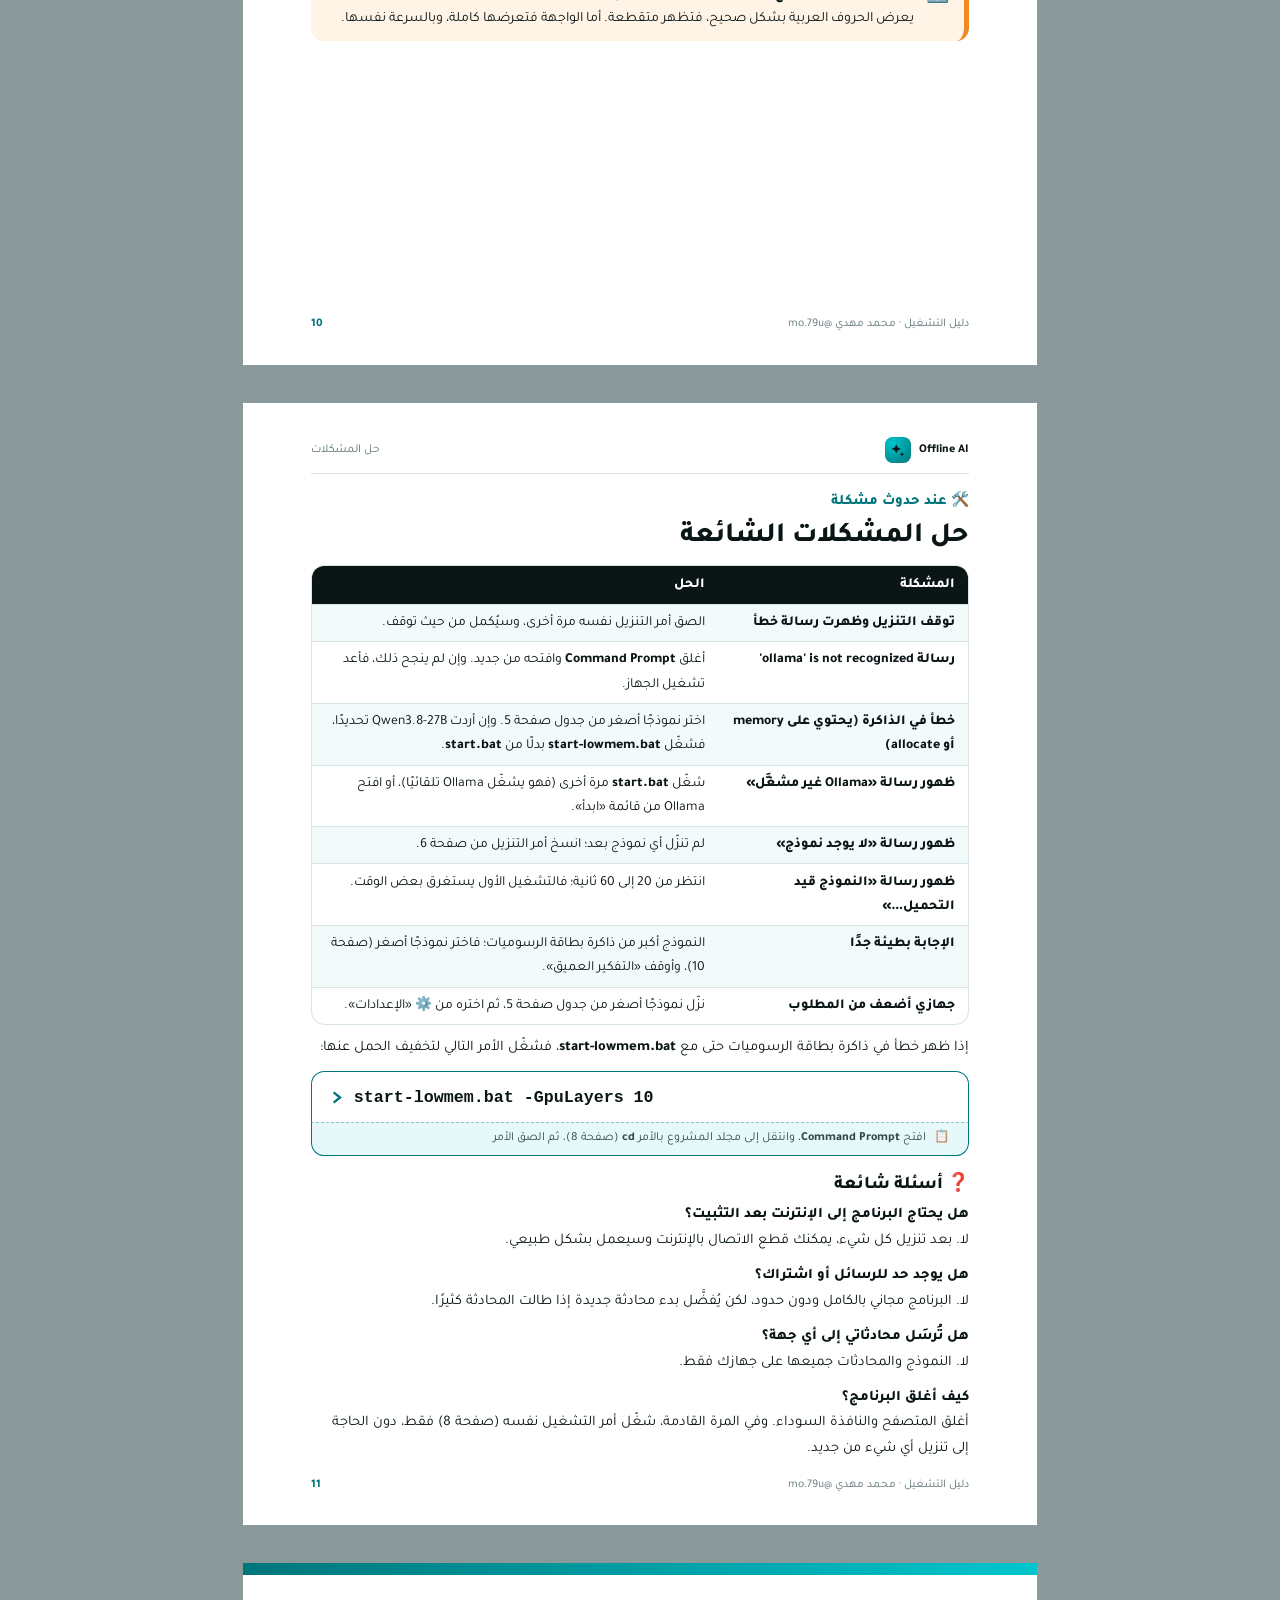
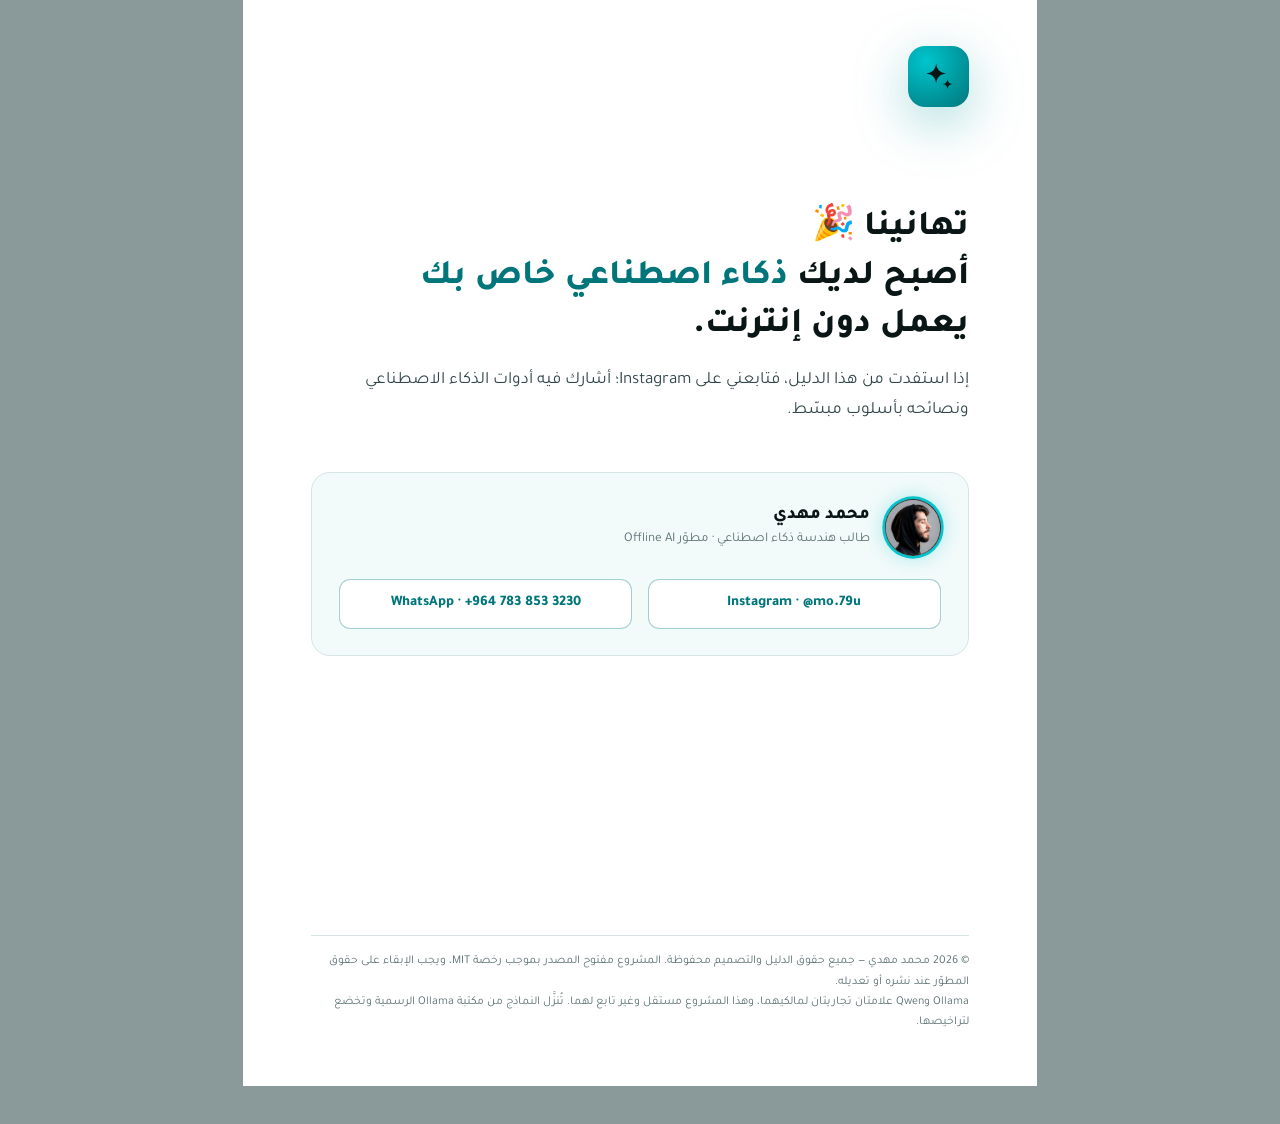
==== commit 469bc360: "Start the chat on a chosen model from Command Prompt - start.bat <model> opens the page with that Ol" ====
--- a/docs/guide/guide.html
+++ b/docs/guide/guide.html
@@ -177,7 +177,16 @@
 .hero-crop img { height: 100%; object-fit: cover; object-position: top; }
 table.models.all { font-size: 9.2pt; }
 table.models.all th, table.models.all td { padding: 1.25mm 2.2mm; }
+.anatomy { display: flex; align-items: stretch; gap: 3mm; margin: 2mm 0 1mm; direction: ltr; }
+.anatomy .part { flex: 1; background: var(--soft); border: 0.5mm solid var(--clay); border-radius: 3mm; padding: 2mm 3.5mm; text-align: center; }
+.anatomy .part code { display: block; font-family: Consolas, monospace; font-size: 12pt; font-weight: 700; color: var(--ink); }
+.anatomy .part span { display: block; direction: rtl; font-size: 8.8pt; color: var(--ink-2); margin-top: 0.8mm; line-height: 1.5; }
+.anatomy .plus { align-self: center; font-size: 8.5pt; color: var(--mut); }
+.cmd-full { display: grid; gap: 1.2mm; margin: 2mm 0 3mm; }
+.cmd-full .lbl2 { margin-top: 1.5mm; }
 .cmd-list.tight { gap: 1.2mm; }
+.cmd-list.xt { gap: 0.9mm; margin-bottom: 1.5mm; }
+.cmd-list.xt .cmd.sm { padding-top: 0.75mm; padding-bottom: 0.75mm; }
 .cmd-list.tight .cmd.sm { padding-top: 1.2mm; padding-bottom: 1.2mm; font-size: 10pt; }
 /* دليل سريع لاختيار النموذج */
 .pick-guide { display: grid; grid-template-columns: repeat(3, 1fr); gap: 3mm; margin: 3mm 0; }
@@ -195,8 +204,8 @@
   box-shadow: 0 0 0 1.2mm #fff, 0 0 0 2mm #00C5CD, 0 5mm 16mm rgba(0,150,156,.35); }
 .cover-photo span { display: block; margin-top: 3mm; font-weight: 800; font-size: 11pt; color: var(--clay); }
 
-.toc { list-style: none; padding: 0; margin: 4mm 0; }
-.toc li { display: flex; align-items: center; gap: 4mm; padding: 1.5mm 0; border-bottom: 1px dashed var(--line); font-size: 11.2pt; }
+.toc { list-style: none; padding: 0; margin: 3mm 0; }
+.toc li { display: flex; align-items: center; gap: 4mm; padding: 1mm 0; border-bottom: 1px dashed var(--line); font-size: 11.2pt; }
 .toc li .no { width: 7.5mm; height: 7.5mm; border-radius: 2.6mm; background: var(--soft); color: var(--clay); font-weight: 800; display: grid; place-items: center; }
 .toc li .pg { margin-inline-start: auto; color: var(--mut); font-size: 10.5pt; }
 
@@ -264,9 +273,10 @@
     <li><span class="no">1</span>تثبيت برنامج <bdi>Ollama</bdi><span class="pg">صفحة 4</span></li>
     <li><span class="no">2</span>اختيار النموذج المناسب لجهازك (<bdi>Qwen</bdi> و<bdi>Google</bdi> و<bdi>OpenAI</bdi>) وتنزيله<span class="pg">صفحة 5</span></li>
     <li><span class="no">3</span>تنزيل الواجهة من <bdi>GitHub</bdi><span class="pg">صفحة 7</span></li>
-    <li><span class="no">4</span>التشغيل بنقرة واحدة<span class="pg">صفحة 8</span></li>
+    <li><span class="no">4</span>تشغيل الواجهة على نموذجك<span class="pg">صفحة 8</span></li>
     <li><span class="no">5</span>طريقة الاستخدام والتبديل بين النماذج<span class="pg">صفحة 9</span></li>
-    <li><span class="no">؟</span>حل المشكلات والأسئلة الشائعة<span class="pg">صفحة 10</span></li>
+    <li><span class="no">⚡</span>اجعل النموذج أسرع، وطريقة التشغيل بالنقر المزدوج<span class="pg">صفحة 10</span></li>
+    <li><span class="no">؟</span>حل المشكلات والأسئلة الشائعة<span class="pg">صفحة 11</span></li>
   </ul>
 
   <div class="tip"><span class="i">📋</span><div><b>يمكنك نسخ أي أمر في هذا الدليل مباشرةً:</b> حدّده بالفأرة داخل المربع، ثم اضغط <span class="combo"><span class="key">Ctrl</span> + <span class="key">C</span></span> للنسخ، و<span class="combo"><span class="key">Ctrl</span> + <span class="key">V</span></span> للصق.<br>ولفتح أي رابط في تبويب جديد دون إغلاق هذا الدليل، اضغط <span class="key">Ctrl</span> أثناء النقر على الرابط.</div></div>
@@ -431,40 +441,21 @@
   <div class="runner"><span class="brand" dir="ltr"><span class="mark"><svg><use href="#m"/></svg></span>Offline AI</span><span>الخطوة 3 من 5</span></div>
   <div class="kicker"><span class="step-no">3</span>الخطوة الثالثة</div>
   <h1>تنزيل الواجهة من <bdi>GitHub</bdi></h1>
-  <p class="lead">هذه هي الواجهة التي تتحدث من خلالها مع النموذج، وهي تشبه <bdi>ChatGPT</bdi> لكنها تعمل على جهازك.</p>
+  <p class="lead">هذه هي الواجهة التي تتحدث من خلالها مع النموذج، وهي تشبه <bdi>ChatGPT</bdi> لكنها تعمل على جهازك. ستنزّلها بثلاثة أوامر في <span class="lit">Command Prompt</span>.</p>
 
   <ol class="steps">
-    <li>افتح صفحة المشروع على <bdi>GitHub</bdi>.</li>
-    <li>اضغط الزر الأخضر <span class="lit">Code</span>، ثم اختر <span class="lit">Download ZIP</span>.</li>
+    <li>افتح <span class="lit">Command Prompt</span> كما في صفحة 6 (أو استخدم النافذة نفسها التي نزّلت منها النموذج).</li>
+    <li>الصق الأوامر التالية <b>واحدًا تلو الآخر</b>، واضغط <span class="key">Enter</span> بعد كل أمر:</li>
   </ol>
-  <div class="illus" style="padding:6mm 18mm">
-    <span class="lbl">شكل توضيحي</span>
-    <div class="win" style="width:120mm; font-size:10pt">
-      <div class="bar" style="justify-content:space-between"><span>📁 offline-ai</span><span style="background:#1F883D;color:#fff;padding:1mm 4mm;border-radius:1.5mm;font-weight:600">&lt;&gt; Code ▾</span></div>
-      <div style="padding:4mm 5mm; border-top:1px solid #eee">
-        <div style="color:#666;font-size:8.5pt;margin-bottom:2mm">Clone · HTTPS</div>
-        <div style="background:#F6F8FA;border:1px solid #ddd;border-radius:1.5mm;padding:1.5mm 3mm;font-size:8.5pt;color:#555">https://github.com/…/offline-ai.git</div>
-        <div style="margin-top:3mm;padding:2mm 3mm" class="hl">📦 <b>Download ZIP</b></div>
-      </div>
-    </div>
-  </div>
-
-  <ol class="steps" start="3">
-    <li>افتح مجلد <span class="lit">Downloads</span>، وانقر بزر الفأرة الأيمن على الملف المضغوط، واختر <span class="lit">Extract All</span> ثم <span class="lit">Extract</span>.</li>
-  </ol>
-  <div class="illus" style="padding:5mm 30mm">
-    <span class="lbl">شكل توضيحي</span>
-    <div class="win" style="width:80mm; font-size:10pt">
-      <div style="padding:2mm 0">
-        <div style="padding:1.6mm 5mm">Open</div>
-        <div style="padding:1.6mm 5mm" class="hl">🗂️ <b>Extract All…</b></div>
-        <div style="padding:1.6mm 5mm">Share</div>
-        <div style="padding:1.6mm 5mm;color:#999">Copy as path</div>
-      </div>
-    </div>
-  </div>
-
-  <div class="tip"><span class="i">💡</span><div>سيظهر مجلد جديد باسم <span class="lit">offline-ai-main</span>. انقله إلى أي مكان تريده (سطح المكتب مثلًا)؛ فهذا هو مجلد المشروع.</div></div>
+
+  <div class="cmd-full">
+    <span class="lbl2">أ. انتقل إلى مجلدك الشخصي</span><div class="cmd sm">cd /d %USERPROFILE%</div>
+    <span class="lbl2">ب. نزّل المشروع من <bdi>GitHub</bdi> في ملف مضغوط باسم <bdi>ai.zip</bdi></span><div class="cmd sm">curl -Lo ai.zip https://github.com/mohammedmahdi0/offline-ai/archive/main.zip</div>
+    <span class="lbl2">ج. فُكّ ضغط الملف، فيظهر مجلد المشروع</span><div class="cmd sm">powershell Expand-Archive ai.zip . -Force</div>
+  </div>
+
+  <div class="ok"><span class="i">✅</span><div>سيظهر مجلد جديد باسم <span class="lit">offline-ai-main</span> داخل مجلدك الشخصي (مثل <bdi class="lit">C:\Users\Ali</bdi>)، وهذا هو مجلد المشروع. <b>لا تنقله إلى مكان آخر</b>؛ لأن أمر التشغيل في الصفحة التالية يبحث عنه هنا.</div></div>
+  <div class="tip"><span class="i">💡</span><div>الأداتان <span class="lit">curl</span> و<span class="lit">powershell</span> موجودتان في <bdi>Windows 10</bdi> و<bdi>Windows 11</bdi>، فلا تحتاج إلى تثبيت أي شيء إضافي. وإذا ظهرت رسالة خطأ أثناء التنزيل، فتأكد من اتصالك بالإنترنت وأعد الأمر نفسه.</div></div>
 
   <div class="foot"><span>دليل التشغيل · محمد مهدي @mo.79u</span><span class="pn">7</span></div>
 </section>
@@ -473,50 +464,41 @@
 <section class="page">
   <div class="runner"><span class="brand" dir="ltr"><span class="mark"><svg><use href="#m"/></svg></span>Offline AI</span><span>الخطوة 4 من 5</span></div>
   <div class="kicker"><span class="step-no">4</span>الخطوة الرابعة</div>
-  <h1>التشغيل بنقرة واحدة</h1>
+  <h1>تشغيل الواجهة على نموذجك</h1>
+  <p class="lead">بعد انتهاء التنزيل، شغّل الواجهة على نموذجك بأمرين في <span class="lit">Command Prompt</span>. وكرّر الأمرين نفسيهما في كل مرة تريد فيها استخدام البرنامج.</p>
 
   <ol class="steps">
-    <li>افتح مجلد المشروع، وانقر نقرًا مزدوجًا على ملف <span class="lit">start.bat</span></li>
-    <li>قد يظهر لك تحذير أزرق من <bdi>Windows</bdi> بعنوان <span class="lit">Windows protected your PC</span>. يظهر هذا التحذير مع أي ملف جديد منزَّل من الإنترنت لا يعرفه <bdi>Windows</bdi>، <b>ولا يعني أن الملف ضار</b>. ولا يحتوي التحذير في البداية على زر تشغيل، لذا اتبع الخطوتين:
-      <div class="sub-steps">
-        <div><b class="n">أ</b>اضغط على العبارة الصغيرة <span class="lit">More info</span> أسفل النص.</div>
-        <div><b class="n">ب</b>سيظهر زر جديد باسم <span class="lit">Run anyway</span> (أي: «شغّل على أي حال»)؛ اضغط عليه.</div>
-      </div>
-    </li>
+    <li>افتح <span class="lit">Command Prompt</span>: اضغط زر <bdi>Windows</bdi> ⊞، واكتب <span class="lit">cmd</span>، ثم اضغط <span class="key">Enter</span>.</li>
+    <li>انتقل إلى مجلد المشروع بهذا الأمر، ثم اضغط <span class="key">Enter</span>:</li>
   </ol>
-
-  <div class="illus" style="padding:5mm 6mm 4mm">
-    <span class="lbl">شكل توضيحي</span>
-    <div class="ss-pair">
-      <div>
-        <div class="ss-tag"><b class="n">أ</b>قبل: اضغط <span class="lit">More info</span></div>
-        <div class="win"><div class="ss">
-          <h4>Windows protected your PC</h4>
-          <p>Microsoft Defender SmartScreen prevented an unrecognized app from starting.</p>
-          <span class="more hl">More info</span>
-          <div class="row"><span>Don't run</span></div>
-        </div></div>
-      </div>
-      <div class="ss-arrow">←</div>
-      <div>
-        <div class="ss-tag"><b class="n">ب</b>بعد: اضغط <span class="lit">Run anyway</span></div>
-        <div class="win"><div class="ss">
-          <h4>Windows protected your PC</h4>
-          <p>App: start.bat<br>Publisher: Unknown publisher</p>
-          <div class="row"><span class="hl" style="background:#fff;color:#0B5CAD;font-weight:600">Run anyway</span><span>Don't run</span></div>
-        </div></div>
-      </div>
-    </div>
-  </div>
-
+  <div class="cmd">cd /d %USERPROFILE%\offline-ai-main</div>
+  <div class="copy">📋 <span>انسخ الأمر كما هو؛ فالجزء <span class="lit">%USERPROFILE%</span> يتحوّل تلقائيًا إلى مجلدك الشخصي، أيًّا كان اسم المستخدم.</span></div>
   <ol class="steps" start="3">
-    <li>ستُفتح <b>نافذة سوداء صغيرة</b> — <b>لا تغلقها</b> ما دمت تستخدم البرنامج.</li>
-    <li>سيفتح المتصفح الواجهة تلقائيًا 🎉</li>
+    <li>اكتب <b>أمر التشغيل</b>، ثم اضغط <span class="key">Enter</span>. وهو يتكوّن من جزأين:</li>
   </ol>
-  <div class="shot w66"><img src="img/ui-empty-light.png" alt=""></div>
-  <p class="cap">الواجهة عند فتحها أول مرة · النقطة الخضراء في الأعلى تعني أن النموذج جاهز</p>
-
-  <div class="warn"><span class="i">⚠️</span><div>إذا ظهرت رسالة خطأ تتعلق بالذاكرة (تحتوي على <span class="lit">memory</span> أو <span class="lit">allocate</span>)، فأغلق كل شيء وشغّل <span class="lit">start-lowmem.bat</span> بدلًا من <span class="lit">start.bat</span>؛ فهو يشغّل النموذج نفسه باستهلاك أقل للذاكرة.</div></div>
+
+  <div class="anatomy">
+    <div class="part"><code>start.bat</code><span>ملف التشغيل: يشغّل <bdi>Ollama</bdi> ويفتح الواجهة</span></div>
+    <div class="plus">مسافة</div>
+    <div class="part"><code>qwen3.5:9b</code><span>اسم النموذج كما نزّلته بالأمر <bdi>ollama pull</bdi></span></div>
+  </div>
+
+  <h2>📋 أمر التشغيل لكل نموذج</h2>
+  <div class="cmd-list tight xt">
+    <div><span class="lbl2"><span class="nw">Qwen3.5-0.8B</span></span><div class="cmd sm">start.bat qwen3.5:0.8b</div></div>
+    <div><span class="lbl2"><span class="nw">Qwen3.5-2B</span></span><div class="cmd sm">start.bat qwen3.5:2b</div></div>
+    <div><span class="lbl2"><span class="nw">Qwen3.5-4B</span></span><div class="cmd sm">start.bat qwen3.5:4b</div></div>
+    <div><span class="lbl2"><span class="nw">Gemma 4 E2B</span></span><div class="cmd sm">start.bat gemma4:e2b-it-q4_K_M</div></div>
+    <div><span class="lbl2"><span class="nw">Gemma 4 E4B</span></span><div class="cmd sm">start.bat gemma4:e4b-it-q4_K_M</div></div>
+    <div><span class="lbl2"><span class="nw">Qwen3.5-9B</span> ⭐</span><div class="cmd sm">start.bat qwen3.5:9b</div></div>
+    <div><span class="lbl2"><span class="nw">Gemma 4 12B</span></span><div class="cmd sm">start.bat gemma4:12b-it-q4_K_M</div></div>
+    <div><span class="lbl2"><span class="nw">gpt-oss-20B</span></span><div class="cmd sm">start.bat gpt-oss:20b</div></div>
+    <div><span class="lbl2"><span class="nw">Qwen3.8-27B</span></span><div class="cmd sm">start.bat qwen3.8:27b-q4_K_M</div></div>
+    <div><span class="lbl2"><span class="nw">Gemma 4 26B</span></span><div class="cmd sm">start.bat gemma4:26b-a4b-it-q4_K_M</div></div>
+    <div><span class="lbl2"><span class="nw">Gemma 4 31B</span></span><div class="cmd sm">start.bat gemma4:31b-it-q4_K_M</div></div>
+    <div><span class="lbl2"><span class="nw">Qwen3.6-35B-A3B</span></span><div class="cmd sm">start.bat qwen3.6:35b-a3b-q4_K_M</div></div>
+  </div>
+  <div class="ok"><span class="i">✅</span><div>سيفتح المتصفح الواجهة والنموذج جاهز 🎉 وتبقى <b>نافذة سوداء</b> مفتوحة؛ <b>لا تغلقها</b> ما دمت تستخدم البرنامج. وإذا كتبت اسم نموذج لم تنزّله، فستظهر قائمة النماذج الموجودة على جهازك.</div></div>
 
   <div class="foot"><span>دليل التشغيل · محمد مهدي @mo.79u</span><span class="pn">8</span></div>
 </section>
@@ -562,9 +544,36 @@
     </div>
   </div>
 
-  <div class="tip"><span class="i">⏱️</span><div><b>السرعة:</b> تختلف حسب النموذج؛ فالنماذج الصغيرة أسرع بكثير. وعلى حاسوب محمول مزوّد ببطاقة رسوميات بذاكرة <bdi>8 GB</bdi>، يكتب <span class="nw">Qwen3.8-27B</span> نحو <b>3 كلمات في الثانية</b>، وهذا طبيعي لنموذج بهذه القوة.</div></div>
+  <div class="tip"><span class="i">⏱️</span><div><b>السرعة:</b> تظهر تحت كل إجابة بعدد الرموز في الثانية. وإذا كانت الإجابة بطيئة جدًا، فاختر نموذجًا أصغر، أو تأكد أنك فتحت الواجهة على النموذج الصحيح (صفحة 8).</div></div>
 
   <div class="foot"><span>دليل التشغيل · محمد مهدي @mo.79u</span><span class="pn">9</span></div>
+</section>
+
+<!-- ═════════ 9ب. السرعة والتشغيل المباشر ═════════ -->
+<section class="page">
+  <div class="runner"><span class="brand" dir="ltr"><span class="mark"><svg><use href="#m"/></svg></span>Offline AI</span><span>السرعة</span></div>
+  <div class="kicker">⚡ للحصول على أفضل سرعة</div>
+  <h1>اجعل النموذج أسرع</h1>
+  <p class="lead">لا تعتمد السرعة على طريقة التشغيل، بل على <b>حجم النموذج مقارنةً بذاكرة بطاقة الرسوميات</b> (<bdi>VRAM</bdi>). فإذا اتسعت له الذاكرة كتب الإجابة فورًا تقريبًا، وإذا كان أكبر منها نُقل جزء من العمل إلى المعالج فأصبح بطيئًا جدًا.</p>
+
+  <h2>📊 قياس فعلي على حاسوب محمول</h2>
+  <p style="font-size:10.2pt; margin:0 0 2mm">بطاقة رسوميات <bdi>RTX 4070</bdi> بذاكرة <bdi>8 GB</bdi>، وذاكرة <bdi>32 GB</bdi>، والسؤال: «اكتب لي كود بايثون لتصنيف درجات الطلاب».</p>
+  <table>
+    <tr><th style="width:30%">النموذج</th><th style="width:26%">السرعة</th><th>النتيجة</th></tr>
+    <tr><td class="t"><span class="nw">Qwen3.5-0.8B</span></td><td>نحو <b><bdi>140</bdi></b> رمزًا في الثانية</td><td>كتب الإجابة كاملة في ثوانٍ.</td></tr>
+    <tr><td class="t"><span class="nw">Qwen3.8-27B</span></td><td>نحو <b><bdi>3</bdi></b> رموز في الثانية</td><td>استغرق رد قصير نحو دقيقة ونصف؛ لأن حجمه (<bdi>17 GB</bdi>) أكبر بكثير من ذاكرة البطاقة.</td></tr>
+    <tr><td class="t"><span class="nw">Qwen3.6-35B-A3B</span></td><td>—</td><td>لم يعمل دون تفعيل <span class="nw">Page File</span> في <bdi>Windows</bdi>.</td></tr>
+  </table>
+
+  <div class="tip"><span class="i">💡</span><div><b>كيف أعرف ذاكرة بطاقة الرسوميات؟</b> افتح <span class="lit">Task Manager</span> بالضغط على <span class="combo"><span class="key">Ctrl</span> + <span class="key">Shift</span> + <span class="key">Esc</span></span>، ثم <span class="lit">Performance</span> ثم <span class="lit">GPU</span>، وانظر إلى <span class="lit">Dedicated GPU memory</span>. وللحصول على أعلى سرعة، اختر نموذجًا حجمه (في جدول صفحة 5) أصغر من هذا الرقم.</div></div>
+
+  <h2>🖱️ طريقة أخرى: النقر المزدوج</h2>
+  <p style="font-size:10.2pt; margin:0 0 1mm">يمكنك أيضًا النقر نقرًا مزدوجًا على ملف <span class="lit">start.bat</span> في مجلد المشروع، فتُفتح الواجهة على آخر نموذج اخترته.</p>
+  <p style="font-size:10.2pt; margin:0 0 2mm">وقد يظهر عندها تحذير أزرق بعنوان <span class="lit">Windows protected your PC</span>؛ فاضغط <span class="lit">More info</span> ثم <span class="lit">Run anyway</span>. يظهر هذا التحذير مع أي ملف جديد منزَّل من الإنترنت، <b>ولا يعني أن الملف ضار</b>.</p>
+
+  <div class="warn"><span class="i">ℹ️</span><div><b>لماذا لا أحادث النموذج داخل <span class="lit">Command Prompt</span> بالأمر <span class="lit">ollama run</span>؟</b> لأن <span class="lit">Command Prompt</span> لا يعرض الحروف العربية بشكل صحيح، فتظهر متقطعة. أما الواجهة فتعرضها كاملة، وبالسرعة نفسها.</div></div>
+
+  <div class="foot"><span>دليل التشغيل · محمد مهدي @mo.79u</span><span class="pn">10</span></div>
 </section>
 
 <!-- ═════════ 8. حل المشكلات ═════════ -->
@@ -581,21 +590,21 @@
     <tr><td class="t">ظهور رسالة «Ollama غير مشغَّل»</td><td>شغّل <span class="lit">start.bat</span> مرة أخرى (فهو يشغّل <bdi>Ollama</bdi> تلقائيًا)، أو افتح <bdi>Ollama</bdi> من قائمة «ابدأ».</td></tr>
     <tr><td class="t">ظهور رسالة «لا يوجد نموذج»</td><td>لم تنزّل أي نموذج بعد؛ انسخ أمر التنزيل من صفحة 6.</td></tr>
     <tr><td class="t">ظهور رسالة «النموذج قيد التحميل…»</td><td>انتظر من 20 إلى 60 ثانية؛ فالتشغيل الأول يستغرق بعض الوقت.</td></tr>
-    <tr><td class="t">الإجابة بطيئة</td><td>هذا طبيعي. أغلق البرامج الثقيلة (كالألعاب أو المتصفح بعلامات تبويب كثيرة)، وأوقف «التفكير العميق».</td></tr>
+    <tr><td class="t">الإجابة بطيئة جدًا</td><td>النموذج أكبر من ذاكرة بطاقة الرسوميات؛ فاختر نموذجًا أصغر (صفحة 10)، وأوقف «التفكير العميق».</td></tr>
     <tr><td class="t">جهازي أضعف من المطلوب</td><td>نزّل نموذجًا أصغر من جدول صفحة 5، ثم اختره من ⚙️ «الإعدادات».</td></tr>
   </table>
 
   <p style="margin-top:3mm">إذا ظهر خطأ في ذاكرة بطاقة الرسوميات حتى مع <span class="lit">start-lowmem.bat</span>، فشغّل الأمر التالي لتخفيف الحمل عنها:</p>
   <div class="cmd">start-lowmem.bat -GpuLayers 10</div>
-  <div class="copy">📋 <span>افتح مجلد المشروع، واكتب <span class="lit">cmd</span> في شريط العنوان أعلى النافذة واضغط <span class="key">Enter</span>، ثم الصق الأمر</span></div>
+  <div class="copy">📋 <span>افتح <span class="lit">Command Prompt</span>، وانتقل إلى مجلد المشروع بالأمر <span class="lit">cd</span> (صفحة 8)، ثم الصق الأمر</span></div>
 
   <h2>❓ أسئلة شائعة</h2>
   <p><b>هل يحتاج البرنامج إلى الإنترنت بعد التثبيت؟</b><br>لا. بعد تنزيل كل شيء، يمكنك قطع الاتصال بالإنترنت وسيعمل بشكل طبيعي.</p>
   <p><b>هل يوجد حد للرسائل أو اشتراك؟</b><br>لا. البرنامج مجاني بالكامل ودون حدود، لكن يُفضَّل بدء محادثة جديدة إذا طالت المحادثة كثيرًا.</p>
   <p><b>هل تُرسَل محادثاتي إلى أي جهة؟</b><br>لا. النموذج والمحادثات جميعها على جهازك فقط.</p>
-  <p><b>كيف أغلق البرنامج؟</b><br>أغلق المتصفح والنافذة السوداء. وفي المرة القادمة، شغّل <span class="lit">start.bat</span> فقط، دون الحاجة إلى تنزيل أي شيء من جديد.</p>
-
-  <div class="foot"><span>دليل التشغيل · محمد مهدي @mo.79u</span><span class="pn">10</span></div>
+  <p><b>كيف أغلق البرنامج؟</b><br>أغلق المتصفح والنافذة السوداء. وفي المرة القادمة، شغّل أمر التشغيل نفسه (صفحة 8) فقط، دون الحاجة إلى تنزيل أي شيء من جديد.</p>
+
+  <div class="foot"><span>دليل التشغيل · محمد مهدي @mo.79u</span><span class="pn">11</span></div>
 </section>
 
 <!-- ═════════ 9. الصفحة الأخيرة ═════════ -->
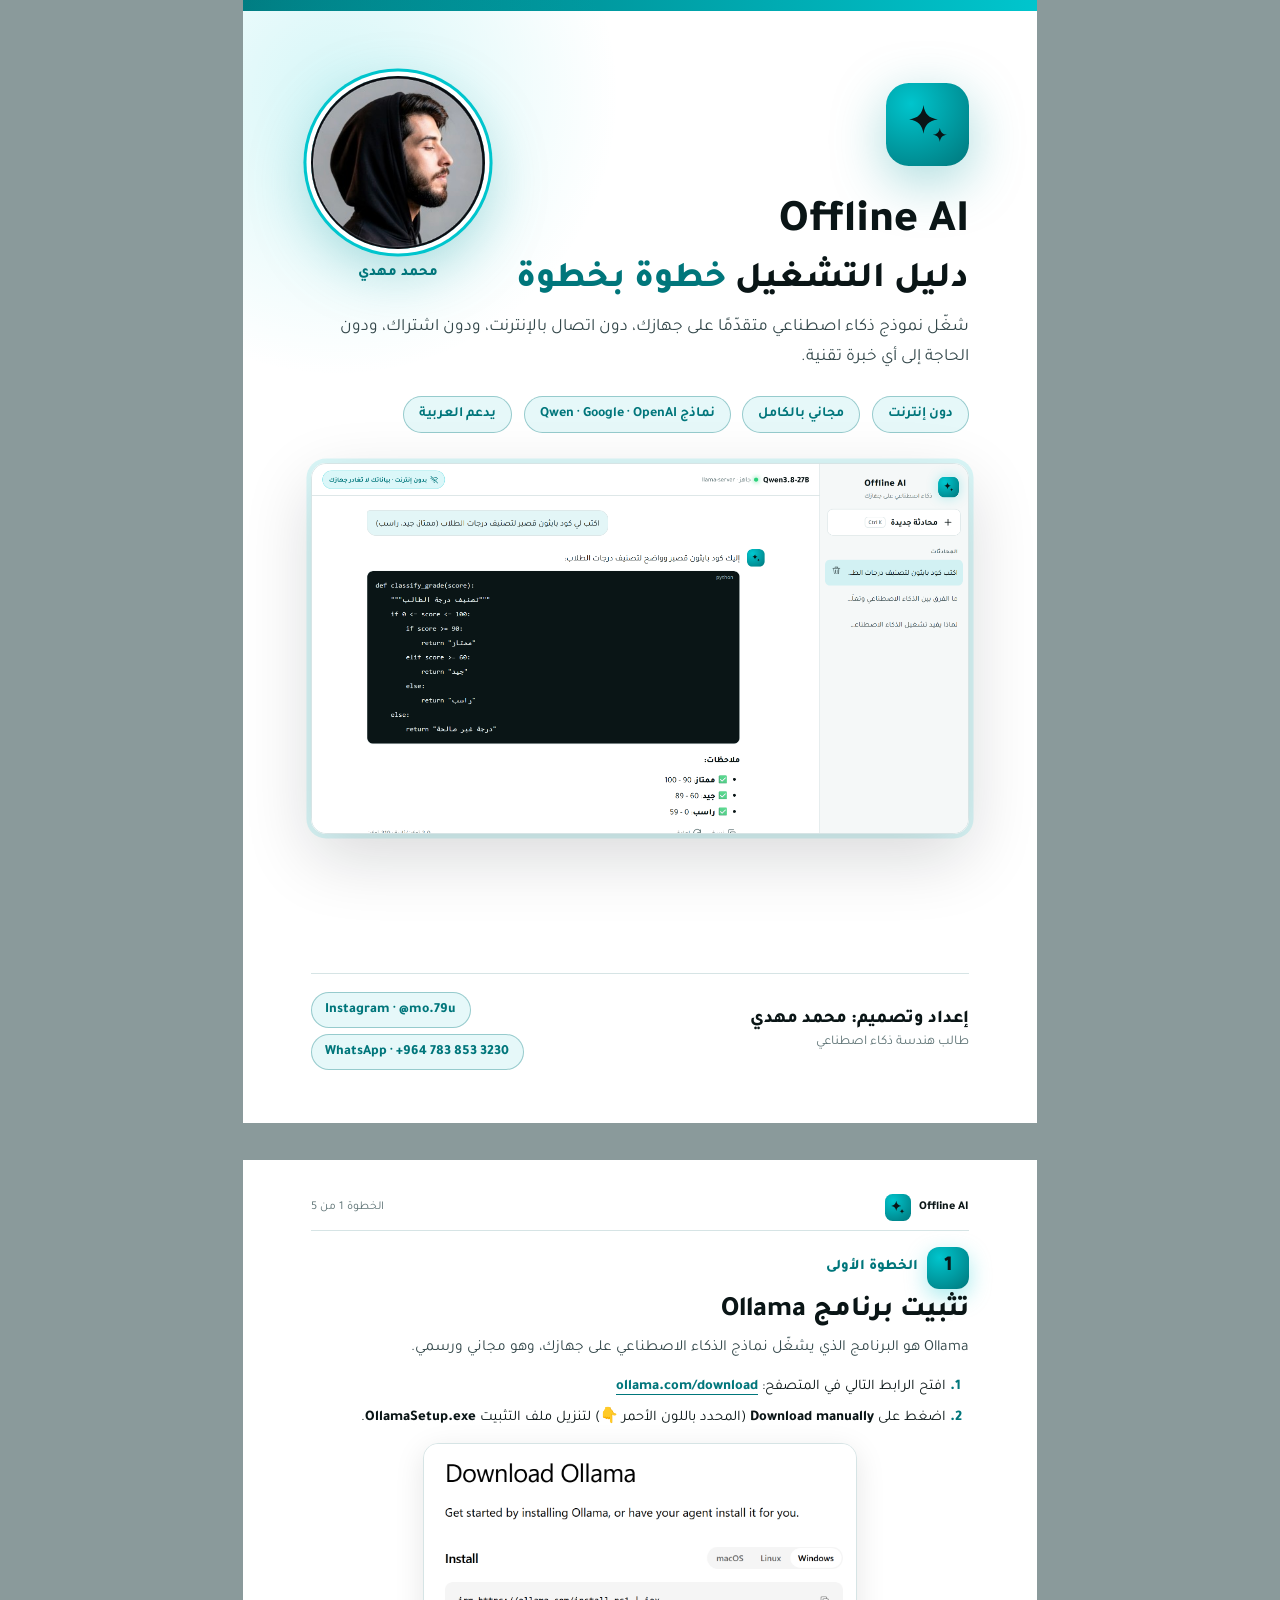
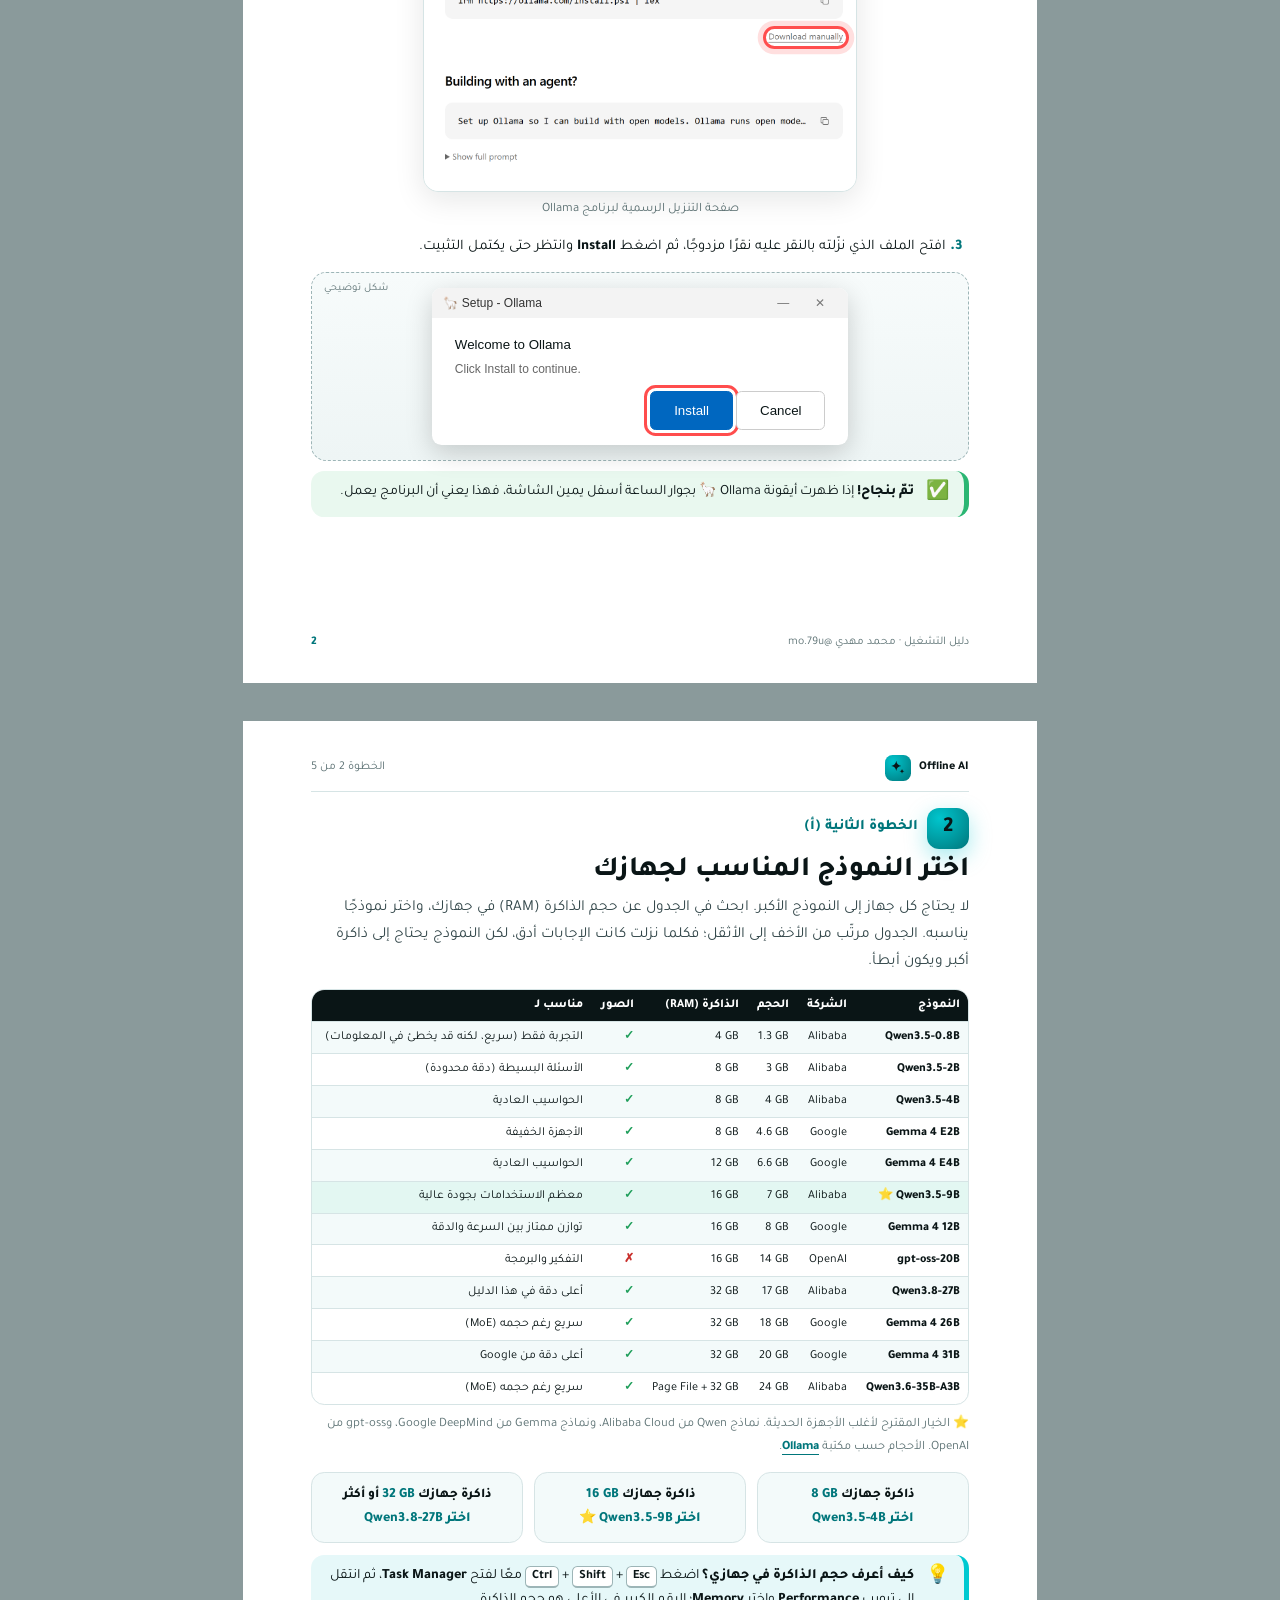
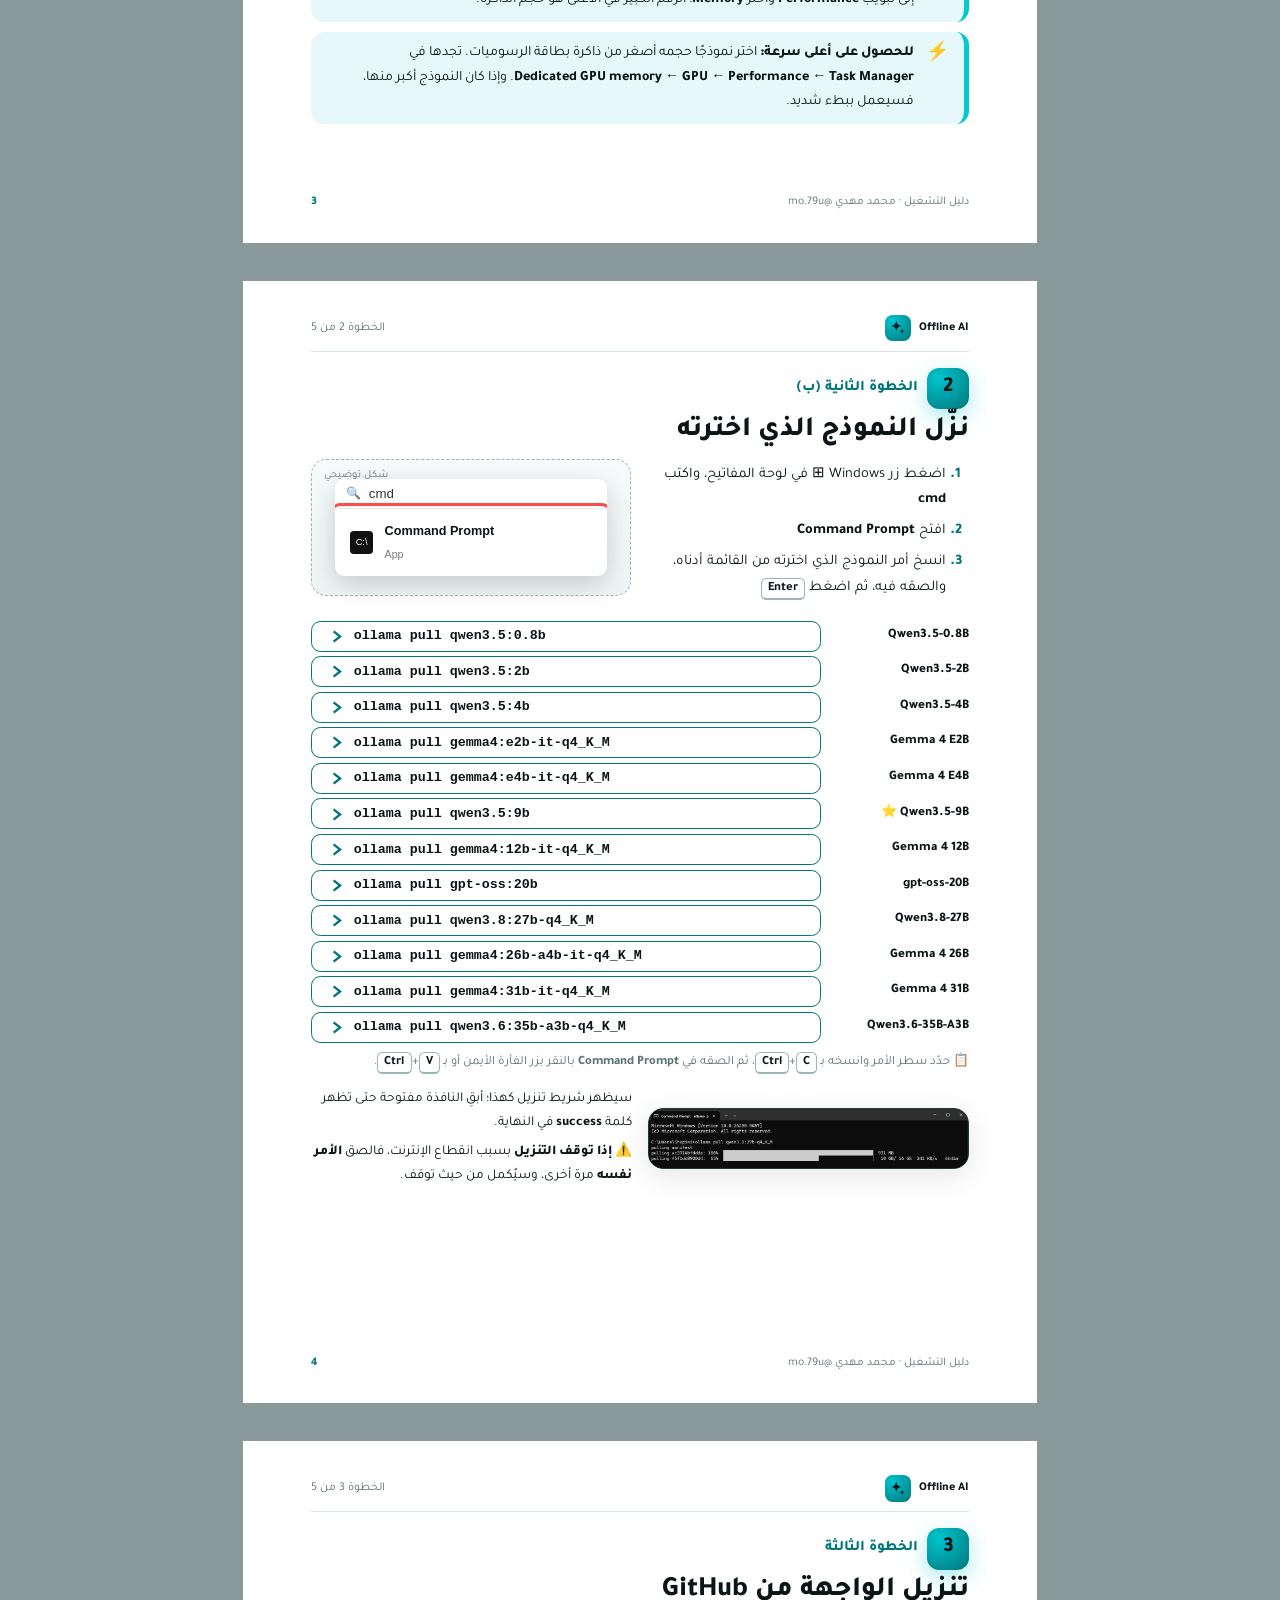
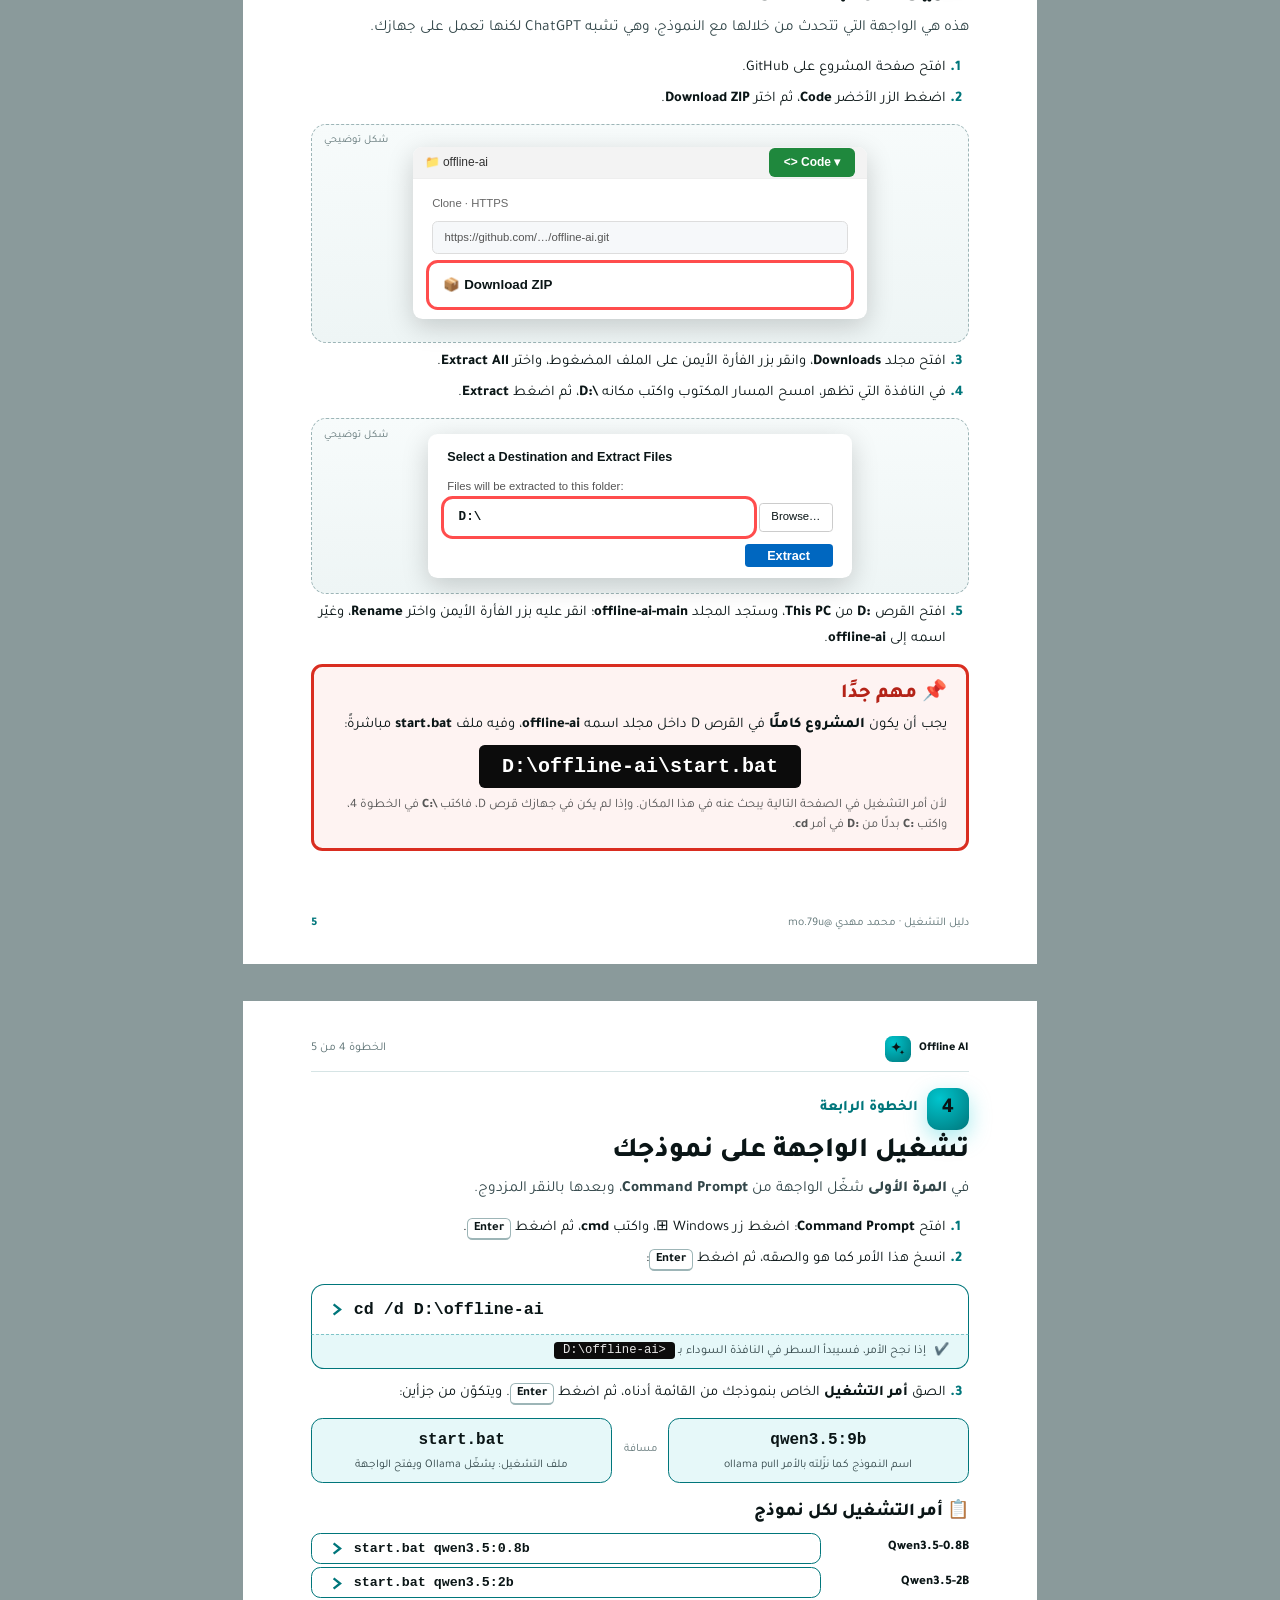
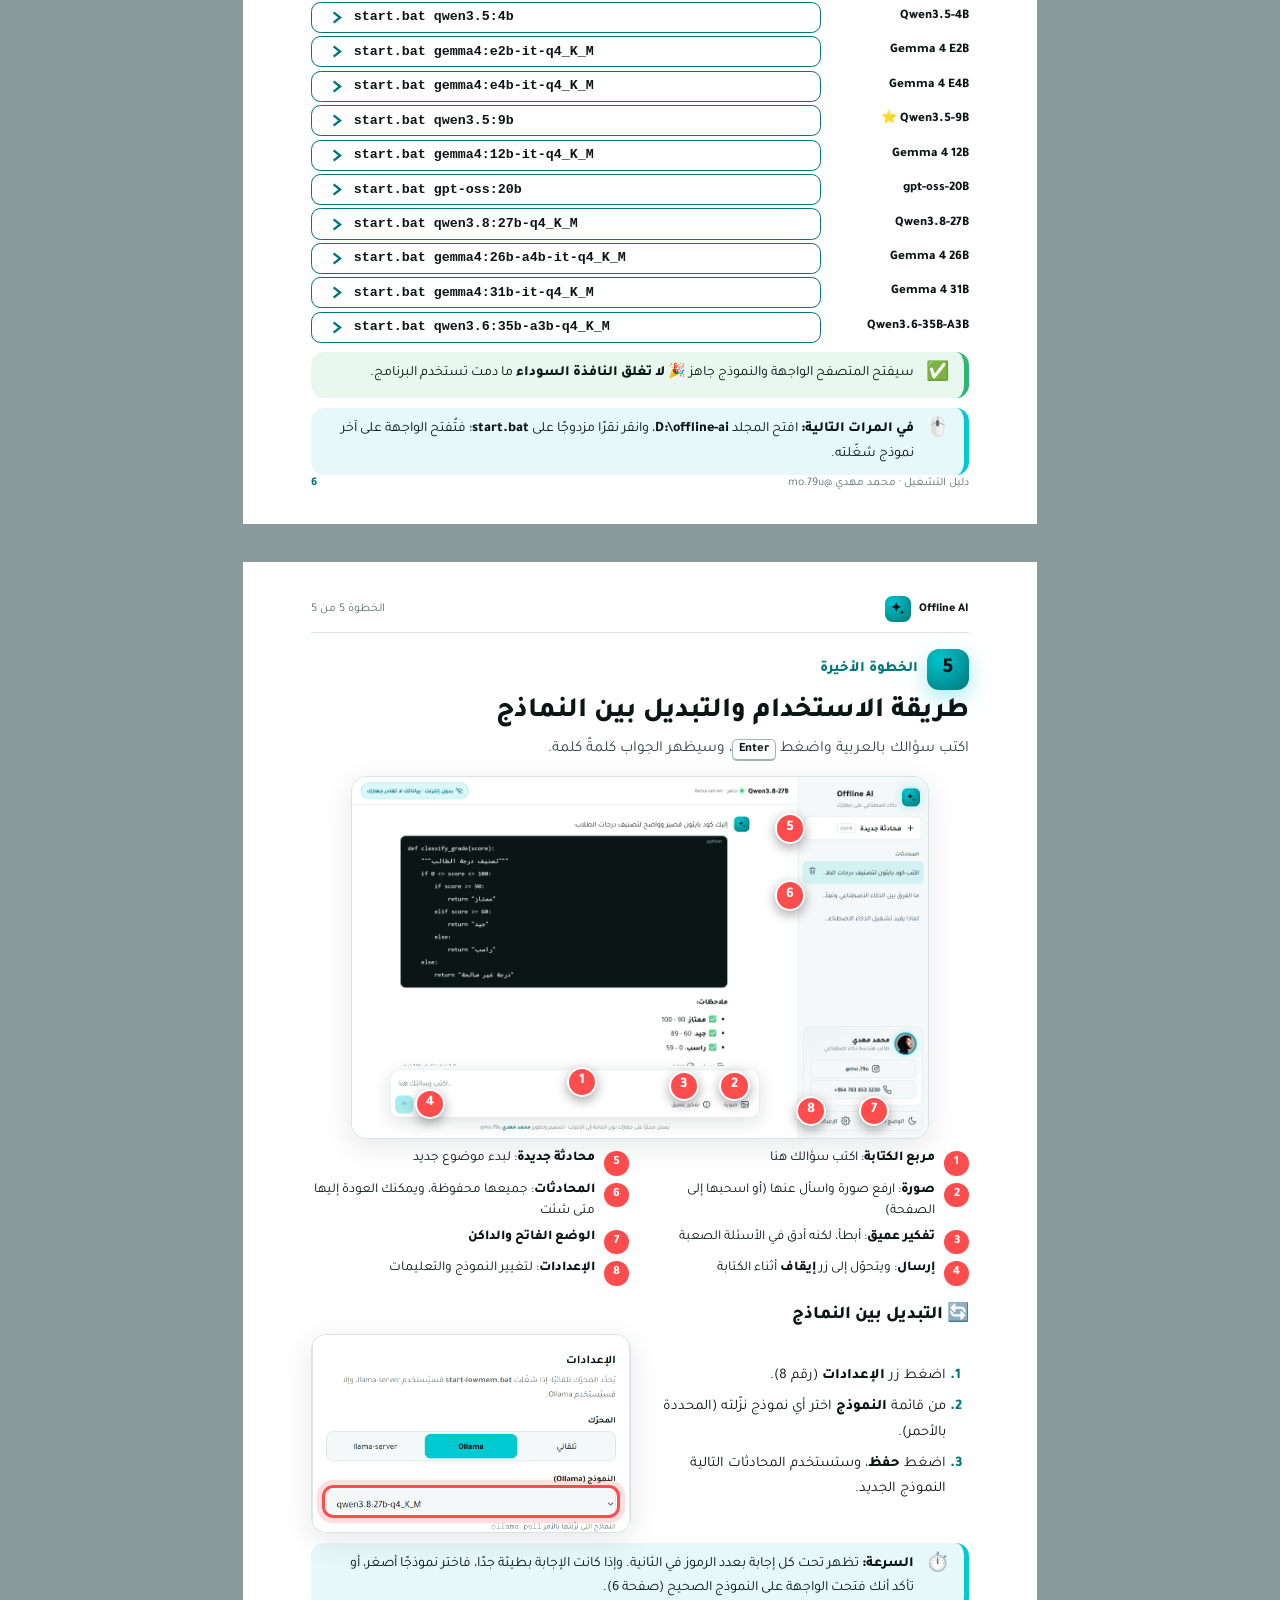
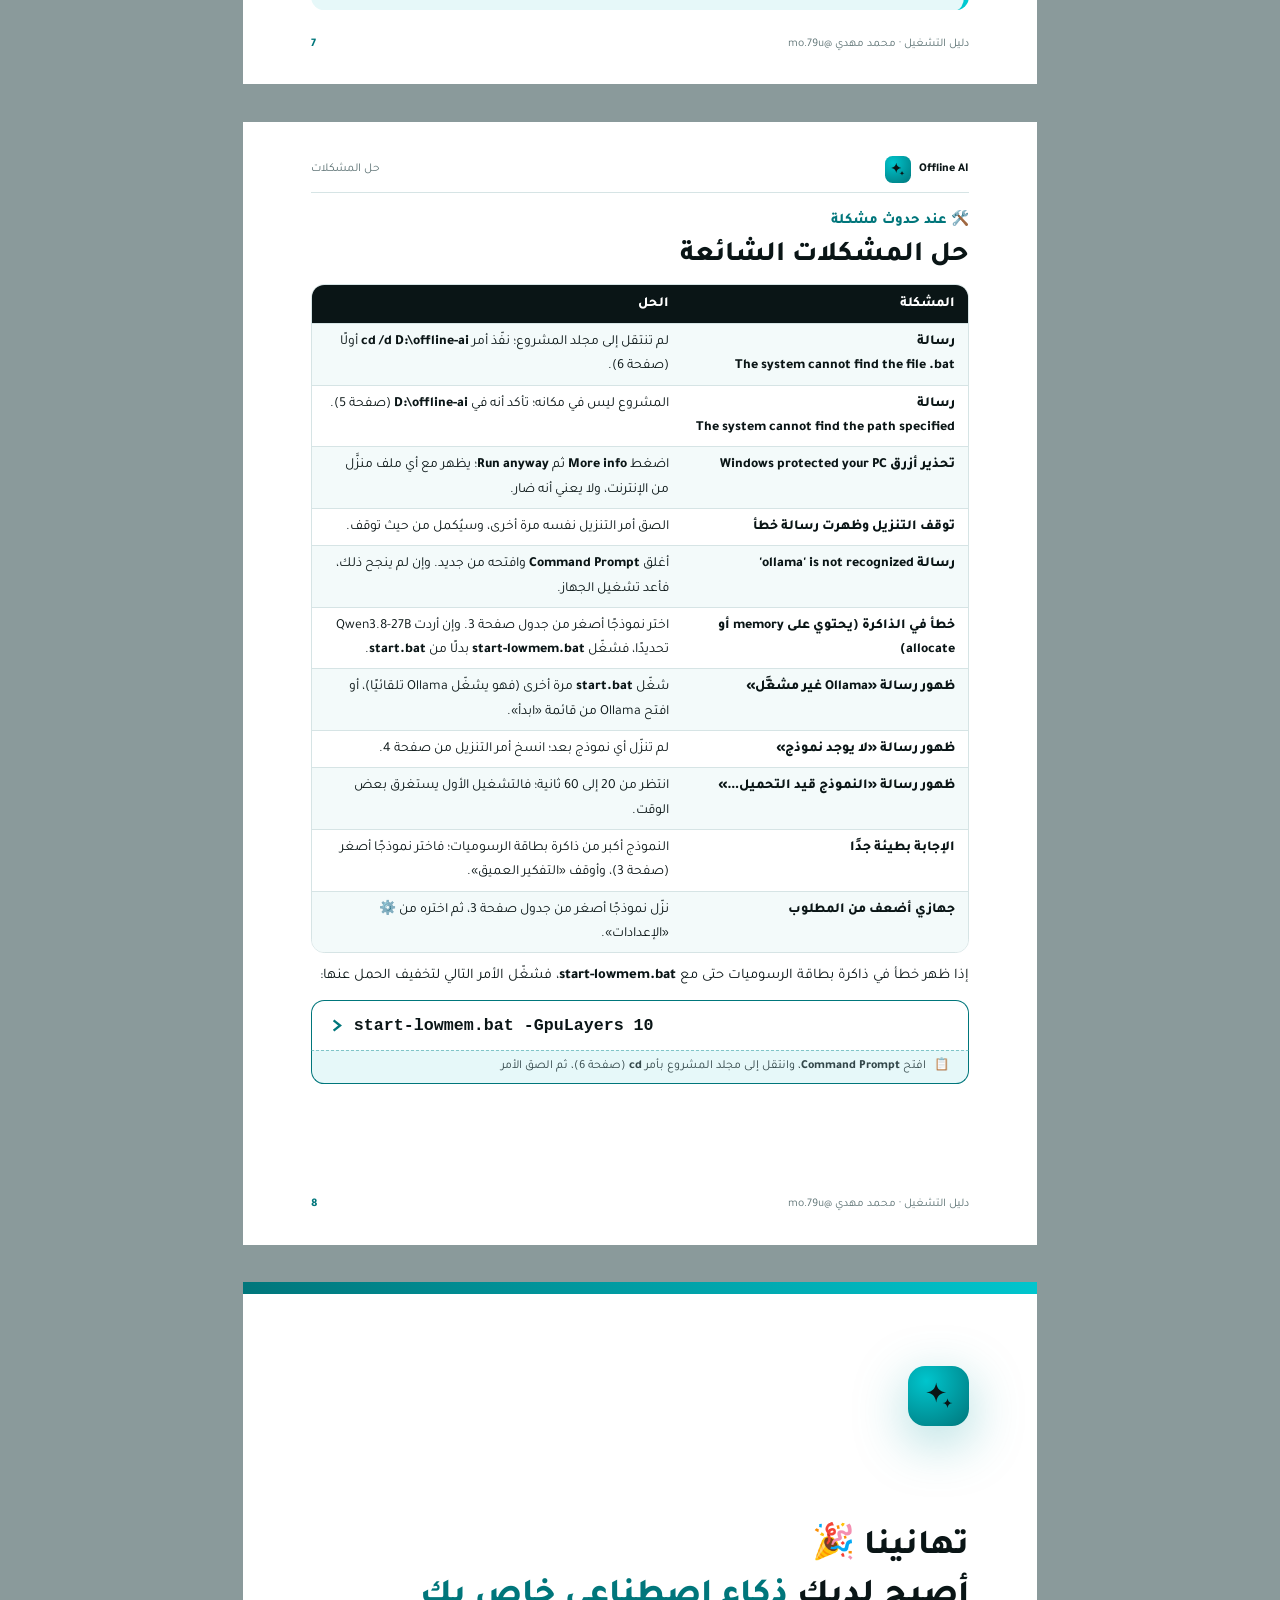
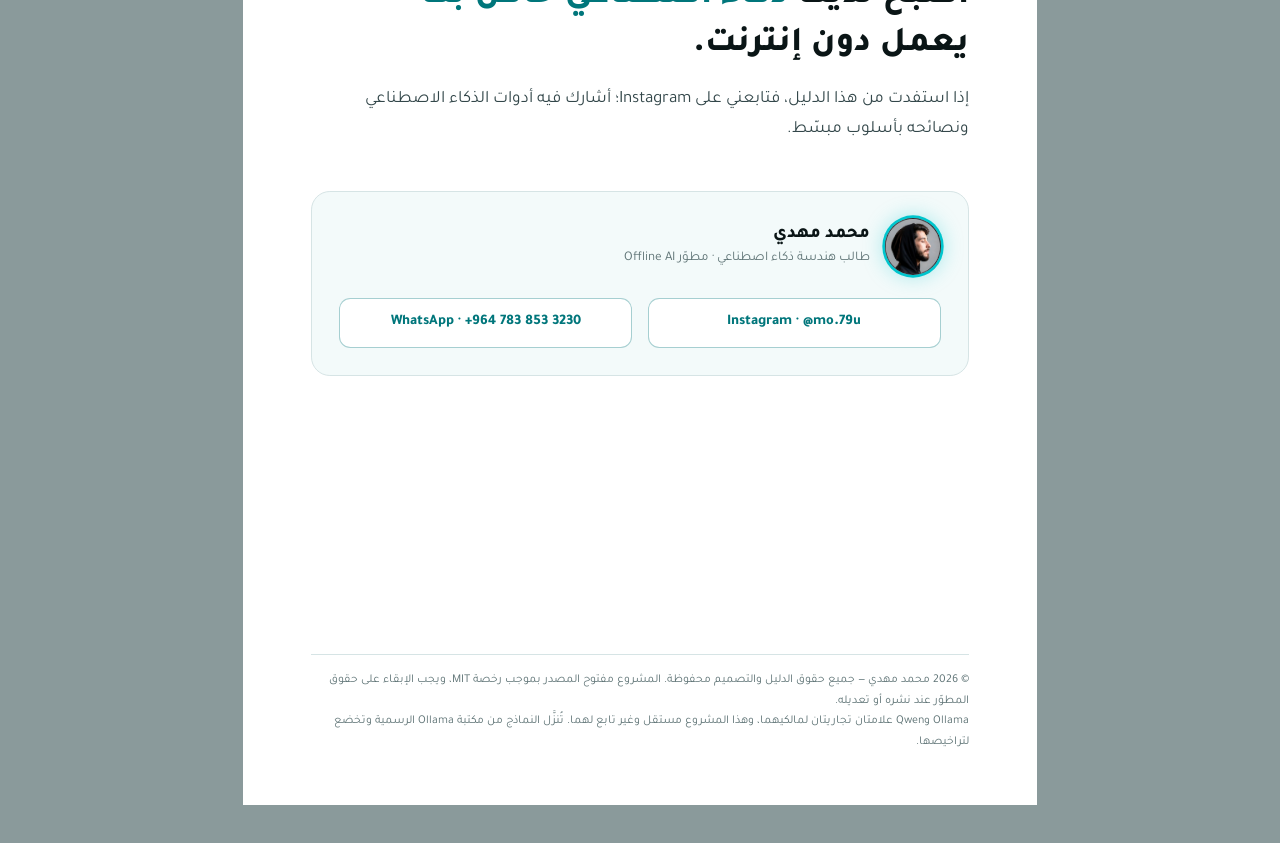
==== commit a2a1179b: "Shorter guide: install to D:\offline-ai, then double-click start.bat The guide is now 9 pages focuse" ====
--- a/docs/guide/guide.html
+++ b/docs/guide/guide.html
@@ -167,6 +167,10 @@
 table.models { font-size: 9.6pt; }
 table.models th, table.models td { padding: 1.5mm 2.4mm; }
 table.models tr.pick td { background: #E3F7F2; }
+.must { border: 0.8mm solid #D92D20; background: #FEF3F2; border-radius: 3mm; padding: 3mm 5mm; margin: 3mm 0 0; font-size: 11pt; line-height: 1.6; }
+.must-h { font-size: 15pt; font-weight: 800; color: #B42318; margin-bottom: 1mm; }
+.must-path { margin: 2mm auto; width: fit-content; background: #0C0C0C; color: #fff; border-radius: 1.5mm; padding: 1.5mm 6mm; font-family: Consolas, monospace; font-size: 15pt; font-weight: 700; }
+.must-s { font-size: 9.6pt; color: #555; }
 .cmd-list { display: grid; gap: 1.6mm; margin: 2mm 0 2.5mm; }
 .cmd-list > div { display: grid; grid-template-columns: 36mm 1fr; align-items: center; gap: 3mm; }
 .lbl2 { font-weight: 800; font-size: 9.8pt; }
@@ -184,9 +188,12 @@
 .anatomy .plus { align-self: center; font-size: 8.5pt; color: var(--mut); }
 .cmd-full { display: grid; gap: 1.2mm; margin: 2mm 0 3mm; }
 .cmd-full .lbl2 { margin-top: 1.5mm; }
+.cmd-list.run > div { grid-template-columns: 27mm 1fr; }
+.cmd-list.run .cmd.sm { font-size: 8.3pt; padding-left: 9mm; background-position: 3.5mm center; }
+.anatomy .part code { word-break: break-all; }
 .cmd-list.tight { gap: 1.2mm; }
 .cmd-list.xt { gap: 0.9mm; margin-bottom: 1.5mm; }
-.cmd-list.xt .cmd.sm { padding-top: 0.75mm; padding-bottom: 0.75mm; }
+.cmd-list.xt .cmd.sm { padding-top: 0.5mm; padding-bottom: 0.5mm; }
 .cmd-list.tight .cmd.sm { padding-top: 1.2mm; padding-bottom: 1.2mm; font-size: 10pt; }
 /* دليل سريع لاختيار النموذج */
 .pick-guide { display: grid; grid-template-columns: repeat(3, 1fr); gap: 3mm; margin: 3mm 0; }
@@ -247,74 +254,6 @@
   </div>
 </section>
 
-<!-- ═════════ 2. قبل البدء ═════════ -->
-<section class="page">
-  <div class="runner"><span class="brand" dir="ltr"><span class="mark"><svg><use href="#m"/></svg></span>Offline AI</span><span>قبل البدء</span></div>
-
-  <div class="kicker">قبل البدء</div>
-  <h1>ما هو <bdi>Offline AI</bdi>؟</h1>
-  <p class="lead">يتيح لك <bdi>Offline AI</bdi> التحدث مع نموذج ذكاء اصطناعي (مثل <bdi>ChatGPT</bdi>) <b>يعمل على جهازك مباشرةً</b>. وتختار بنفسك النموذج الذي يناسب جهازك، من نموذج خفيف يعمل على أبسط الحواسيب إلى نموذج قوي للأجهزة المتقدمة. وبعد تنزيله مرة واحدة يعمل دون إنترنت، ولا تغادر محادثاتك جهازك أبدًا.</p>
-
-  <h2>📋 المتطلبات</h2>
-  <table>
-    <tr><th style="width:34%">العنصر</th><th>الحد المطلوب</th></tr>
-    <tr><td class="t">نظام التشغيل</td><td><bdi>Windows 10</bdi> أو <bdi>Windows 11</bdi></td></tr>
-    <tr><td class="t">الذاكرة (<bdi>RAM</bdi>)</td><td>من <b><bdi>4 GB</bdi></b> إلى <b><bdi>32 GB</bdi></b> حسب النموذج الذي تختاره (صفحة 5)</td></tr>
-    <tr><td class="t">بطاقة الرسوميات</td><td>غير مطلوبة للنماذج الصغيرة، ومستحسنة (<bdi>NVIDIA</bdi>) للنماذج الكبيرة</td></tr>
-    <tr><td class="t">المساحة الفارغة</td><td>من <bdi>2 GB</bdi> إلى <bdi>25 GB</bdi> حسب النموذج</td></tr>
-    <tr><td class="t">الإنترنت</td><td>مرة واحدة فقط لتنزيل البرنامج والنموذج</td></tr>
-  </table>
-
-  <div class="tip"><span class="i">💡</span><div><b>كيف أعرف حجم الذاكرة في جهازي؟</b> اضغط <span class="combo"><span class="key">Ctrl</span> + <span class="key">Shift</span> + <span class="key">Esc</span></span> معًا لفتح <span class="lit">Task Manager</span>، ثم انتقل إلى تبويب <span class="lit">Performance</span> واختر <span class="lit">Memory</span>؛ الرقم الكبير في الأعلى هو حجم الذاكرة.</div></div>
-
-  <h2>🗺️ محتويات الدليل</h2>
-  <ul class="toc">
-    <li><span class="no">★</span>تعرّف على نماذج <bdi>Qwen</bdi><span class="pg">صفحة 3</span></li>
-    <li><span class="no">1</span>تثبيت برنامج <bdi>Ollama</bdi><span class="pg">صفحة 4</span></li>
-    <li><span class="no">2</span>اختيار النموذج المناسب لجهازك (<bdi>Qwen</bdi> و<bdi>Google</bdi> و<bdi>OpenAI</bdi>) وتنزيله<span class="pg">صفحة 5</span></li>
-    <li><span class="no">3</span>تنزيل الواجهة من <bdi>GitHub</bdi><span class="pg">صفحة 7</span></li>
-    <li><span class="no">4</span>تشغيل الواجهة على نموذجك<span class="pg">صفحة 8</span></li>
-    <li><span class="no">5</span>طريقة الاستخدام والتبديل بين النماذج<span class="pg">صفحة 9</span></li>
-    <li><span class="no">⚡</span>اجعل النموذج أسرع، وطريقة التشغيل بالنقر المزدوج<span class="pg">صفحة 10</span></li>
-    <li><span class="no">؟</span>حل المشكلات والأسئلة الشائعة<span class="pg">صفحة 11</span></li>
-  </ul>
-
-  <div class="tip"><span class="i">📋</span><div><b>يمكنك نسخ أي أمر في هذا الدليل مباشرةً:</b> حدّده بالفأرة داخل المربع، ثم اضغط <span class="combo"><span class="key">Ctrl</span> + <span class="key">C</span></span> للنسخ، و<span class="combo"><span class="key">Ctrl</span> + <span class="key">V</span></span> للصق.<br>ولفتح أي رابط في تبويب جديد دون إغلاق هذا الدليل، اضغط <span class="key">Ctrl</span> أثناء النقر على الرابط.</div></div>
-
-  <div class="foot"><span>دليل التشغيل · محمد مهدي @mo.79u</span><span class="pn">2</span></div>
-</section>
-
-<!-- ═════════ 3. تعرّف على نماذج Qwen ═════════ -->
-<section class="page">
-  <div class="runner"><span class="brand" dir="ltr"><span class="mark"><svg><use href="#m"/></svg></span>Offline AI</span><span>تعرّف على النماذج</span></div>
-  <div class="kicker">★ تعرّف على النماذج</div>
-  <h1>نماذج <bdi>Qwen</bdi>: العقل الذي يعمل على جهازك</h1>
-  <p class="lead">جميع النماذج في هذا الدليل من عائلة <b><bdi>Qwen</bdi></b> التي يطوّرها <b>فريق <bdi>Qwen</bdi> التابع لشركة <span class="nw">Alibaba Cloud</span></b> (مجموعة علي بابا)، وهي نماذج مفتوحة المصدر تتراوح أحجامها بين نموذج صغير يعمل على أبسط الحواسيب، ونماذج كبيرة تقترب من أداء الخدمات السحابية. وإلى جانبها يدعم المشروع نماذج من <bdi>Google</bdi> و<bdi>OpenAI</bdi> (صفحة 5).</p>
-
-  <div class="facts">
-    <div class="fact"><div class="v">من <bdi>0.8</bdi> إلى <bdi>35</bdi> مليار</div><div class="k">معامل (<bdi>Parameters</bdi>)</div><p>المعاملات هي القيم التي تعلّمها النموذج أثناء التدريب، وكلما زاد عددها زادت قدرته على الفهم والاستنتاج.</p></div>
-    <div class="fact"><div class="v"><bdi>256K</bdi></div><div class="k">طول السياق</div><p>يقرأ نحو 262 ألف رمز دفعةً واحدة (ما يعادل كتابًا كاملًا). وفي هذا المشروع نستخدم 8 آلاف رمز لتوفير الذاكرة.</p></div>
-    <div class="fact"><div class="v">نص + صور</div><div class="k">أنواع المدخلات</div><p>تفهم جميع النماذج في الدليل النصوص والصور معًا: صف له صورة، أو اسأله عن مستند أو جدول مصوَّر.</p></div>
-    <div class="fact"><div class="v">تفكير عميق</div><div class="k">وضع الاستنتاج</div><p>تستطيع «التفكير» خطوة بخطوة قبل الإجابة عن الأسئلة الصعبة، ويمكنك تشغيل هذا الوضع أو إيقافه.</p></div>
-    <div class="fact"><div class="v"><bdi>201</bdi> لغة ولهجة</div><div class="k">دعم اللغات</div><p>تدعم نماذج <span class="nw">Qwen3.5</span> أكثر من مئتي لغة ولهجة، ومنها العربية.</p></div>
-    <div class="fact"><div class="v">مفتوحة المصدر</div><div class="k">الترخيص</div><p>يُنشر <span class="nw">Qwen3.8-27B</span> بترخيص <bdi>Apache 2.0</bdi> الذي يسمح بالاستخدام المجاني، حتى في المشاريع التجارية.</p></div>
-  </div>
-
-  <h2>🏆 الأقوى في هذا الدليل: <bdi>Qwen3.8-27B</bdi></h2>
-  <p style="font-size:10.4pt">نموذج «كثيف» (<bdi>Dense</bdi>) يضم <b><bdi>27.3</bdi> مليار معامل</b> في 64 طبقة، ويجمع بين تقنيتَي <span class="nw">Gated DeltaNet</span> و <span class="nw">Gated Attention</span>. نتائجه في اختبارات معروفة:</p>
-  <div class="bench">
-    <div><span class="bn"><bdi>LiveCodeBench v6</bdi><small>البرمجة</small></span><span class="bar"><i style="width:90.3%"></i></span><b>90.3</b></div>
-    <div><span class="bn"><bdi>OmniDocBench 1.5</bdi><small>فهم المستندات</small></span><span class="bar"><i style="width:91.1%"></i></span><b>91.1</b></div>
-    <div><span class="bn"><bdi>GPQA Diamond</bdi><small>أسئلة علمية متقدمة</small></span><span class="bar"><i style="width:89.2%"></i></span><b>89.2</b></div>
-    <div><span class="bn"><bdi>OSWorld-Verified</bdi><small>تنفيذ مهام على الحاسوب</small></span><span class="bar"><i style="width:84.3%"></i></span><b>84.3</b></div>
-  </div>
-  <p class="cap" style="text-align:start">النتائج منشورة من فريق <bdi>Qwen</bdi> على صفحة النموذج الرسمية في <a href="https://huggingface.co/Qwen/Qwen3.8-27B">Hugging Face</a>، وتخص النسخة الكاملة غير المضغوطة.</p>
-
-  <div class="tip"><span class="i">💾</span><div><b>لماذا تعمل هذه النماذج على جهاز شخصي؟</b> لأن الأوامر في هذا الدليل تنزّل نسخًا مضغوطة (<bdi>Q4</bdi>) تُخزَّن فيها المعاملات بدقة <span class="nb">4 بت</span> تقريبًا بدلًا من <span class="nb">16 بت</span>؛ فينخفض حجم <span class="nw">Qwen3.8-27B</span> مثلًا من نحو <bdi>56 GB</bdi> إلى نحو <bdi>17 GB</bdi>، مع انخفاض طفيف في الدقة.</div></div>
-
-  <div class="foot"><span>دليل التشغيل · محمد مهدي @mo.79u</span><span class="pn">3</span></div>
-</section>
-
 <!-- ═════════ 4. الخطوة الأولى ═════════ -->
 <section class="page">
   <div class="runner"><span class="brand" dir="ltr"><span class="mark"><svg><use href="#m"/></svg></span>Offline AI</span><span>الخطوة 1 من 5</span></div>
@@ -345,7 +284,7 @@
 
   <div class="ok"><span class="i">✅</span><div><b>تمّ بنجاح!</b> إذا ظهرت أيقونة <bdi>Ollama</bdi> 🦙 بجوار الساعة أسفل يمين الشاشة، فهذا يعني أن البرنامج يعمل.</div></div>
 
-  <div class="foot"><span>دليل التشغيل · محمد مهدي @mo.79u</span><span class="pn">4</span></div>
+  <div class="foot"><span>دليل التشغيل · محمد مهدي @mo.79u</span><span class="pn">2</span></div>
 </section>
 
 <!-- ═════════ 5. الخطوة الثانية (أ): اختر نموذجك ═════════ -->
@@ -378,10 +317,10 @@
     <div><b>ذاكرة جهازك <span class="nw">32 GB</span> أو أكثر</b><span>اختر <span class="nw">Qwen3.8-27B</span></span></div>
   </div>
 
-  <div class="tip"><span class="i">🧠</span><div><b>ما معنى <bdi>MoE</bdi>؟</b> نموذج لا يعمل من معاملاته في كل إجابة إلا جزء صغير (نحو 3–4 مليارات)، لذا يكون أسرع من حجمه، لكنه يحتاج إلى ذاكرة كافية لتحميله كاملًا. <span class="nw">gpt-oss-20B</span> لا يفهم الصور، وستنبّهك الواجهة إن أرفقت صورة أثناء استخدامه.</div></div>
-  <div class="warn"><span class="i">ℹ️</span><div><b>ماذا عن <bdi>Anthropic</bdi> (<bdi>Claude</bdi>)؟</b> لا تتوفر حاليًا نماذج مفتوحة منها يمكن تشغيلها على الجهاز؛ إذ يعمل <bdi>Claude</bdi> عبر الإنترنت فقط.</div></div>
-
-  <div class="foot"><span>دليل التشغيل · محمد مهدي @mo.79u</span><span class="pn">5</span></div>
+  <div class="tip"><span class="i">💡</span><div><b>كيف أعرف حجم الذاكرة في جهازي؟</b> اضغط <span class="combo"><span class="key">Ctrl</span> + <span class="key">Shift</span> + <span class="key">Esc</span></span> معًا لفتح <span class="lit">Task Manager</span>، ثم انتقل إلى تبويب <span class="lit">Performance</span> واختر <span class="lit">Memory</span>؛ الرقم الكبير في الأعلى هو حجم الذاكرة.</div></div>
+  <div class="tip"><span class="i">⚡</span><div><b>للحصول على أعلى سرعة:</b> اختر نموذجًا حجمه أصغر من ذاكرة بطاقة الرسوميات. تجدها في <span class="lit">Task Manager</span> ← <span class="lit">Performance</span> ← <span class="lit">GPU</span> ← <span class="lit">Dedicated GPU memory</span>. وإذا كان النموذج أكبر منها، فسيعمل ببطء شديد.</div></div>
+
+  <div class="foot"><span>دليل التشغيل · محمد مهدي @mo.79u</span><span class="pn">3</span></div>
 </section>
 
 <!-- ═════════ 6. الخطوة الثانية (ب): نزّل النموذج ═════════ -->
@@ -433,7 +372,7 @@
     </div>
   </div>
 
-  <div class="foot"><span>دليل التشغيل · محمد مهدي @mo.79u</span><span class="pn">6</span></div>
+  <div class="foot"><span>دليل التشغيل · محمد مهدي @mo.79u</span><span class="pn">4</span></div>
 </section>
 
 <!-- ═════════ 5. الخطوة الثالثة ═════════ -->
@@ -441,23 +380,54 @@
   <div class="runner"><span class="brand" dir="ltr"><span class="mark"><svg><use href="#m"/></svg></span>Offline AI</span><span>الخطوة 3 من 5</span></div>
   <div class="kicker"><span class="step-no">3</span>الخطوة الثالثة</div>
   <h1>تنزيل الواجهة من <bdi>GitHub</bdi></h1>
-  <p class="lead">هذه هي الواجهة التي تتحدث من خلالها مع النموذج، وهي تشبه <bdi>ChatGPT</bdi> لكنها تعمل على جهازك. ستنزّلها بثلاثة أوامر في <span class="lit">Command Prompt</span>.</p>
+  <p class="lead">هذه هي الواجهة التي تتحدث من خلالها مع النموذج، وهي تشبه <bdi>ChatGPT</bdi> لكنها تعمل على جهازك.</p>
 
   <ol class="steps">
-    <li>افتح <span class="lit">Command Prompt</span> كما في صفحة 6 (أو استخدم النافذة نفسها التي نزّلت منها النموذج).</li>
-    <li>الصق الأوامر التالية <b>واحدًا تلو الآخر</b>، واضغط <span class="key">Enter</span> بعد كل أمر:</li>
-  </ol>
-
-  <div class="cmd-full">
-    <span class="lbl2">أ. انتقل إلى مجلدك الشخصي</span><div class="cmd sm">cd /d %USERPROFILE%</div>
-    <span class="lbl2">ب. نزّل المشروع من <bdi>GitHub</bdi> في ملف مضغوط باسم <bdi>ai.zip</bdi></span><div class="cmd sm">curl -Lo ai.zip https://github.com/mohammedmahdi0/offline-ai/archive/main.zip</div>
-    <span class="lbl2">ج. فُكّ ضغط الملف، فيظهر مجلد المشروع</span><div class="cmd sm">powershell Expand-Archive ai.zip . -Force</div>
-  </div>
-
-  <div class="ok"><span class="i">✅</span><div>سيظهر مجلد جديد باسم <span class="lit">offline-ai-main</span> داخل مجلدك الشخصي (مثل <bdi class="lit">C:\Users\Ali</bdi>)، وهذا هو مجلد المشروع. <b>لا تنقله إلى مكان آخر</b>؛ لأن أمر التشغيل في الصفحة التالية يبحث عنه هنا.</div></div>
-  <div class="tip"><span class="i">💡</span><div>الأداتان <span class="lit">curl</span> و<span class="lit">powershell</span> موجودتان في <bdi>Windows 10</bdi> و<bdi>Windows 11</bdi>، فلا تحتاج إلى تثبيت أي شيء إضافي. وإذا ظهرت رسالة خطأ أثناء التنزيل، فتأكد من اتصالك بالإنترنت وأعد الأمر نفسه.</div></div>
-
-  <div class="foot"><span>دليل التشغيل · محمد مهدي @mo.79u</span><span class="pn">7</span></div>
+    <li>افتح صفحة المشروع على <bdi>GitHub</bdi>.</li>
+    <li>اضغط الزر الأخضر <span class="lit">Code</span>، ثم اختر <span class="lit">Download ZIP</span>.</li>
+  </ol>
+  <div class="illus" style="padding:6mm 18mm">
+    <span class="lbl">شكل توضيحي</span>
+    <div class="win" style="width:120mm; font-size:10pt">
+      <div class="bar" style="justify-content:space-between"><span>📁 offline-ai</span><span style="background:#1F883D;color:#fff;padding:1mm 4mm;border-radius:1.5mm;font-weight:600">&lt;&gt; Code ▾</span></div>
+      <div style="padding:4mm 5mm; border-top:1px solid #eee">
+        <div style="color:#666;font-size:8.5pt;margin-bottom:2mm">Clone · HTTPS</div>
+        <div style="background:#F6F8FA;border:1px solid #ddd;border-radius:1.5mm;padding:1.5mm 3mm;font-size:8.5pt;color:#555">https://github.com/…/offline-ai.git</div>
+        <div style="margin-top:3mm;padding:2mm 3mm" class="hl">📦 <b>Download ZIP</b></div>
+      </div>
+    </div>
+  </div>
+
+  <ol class="steps" start="3">
+    <li>افتح مجلد <span class="lit">Downloads</span>، وانقر بزر الفأرة الأيمن على الملف المضغوط، واختر <span class="lit">Extract All</span>.</li>
+    <li>في النافذة التي تظهر، امسح المسار المكتوب واكتب مكانه <span class="lit">D:\</span>، ثم اضغط <span class="lit">Extract</span>.</li>
+  </ol>
+  <div class="illus" style="padding:4mm 22mm">
+    <span class="lbl">شكل توضيحي</span>
+    <div class="win" dir="ltr" style="width:112mm; font-size:9.5pt; text-align:left">
+      <div style="padding:3mm 5mm">
+        <div style="font-weight:600;margin-bottom:2.5mm">Select a Destination and Extract Files</div>
+        <div style="color:#555;font-size:8.5pt;margin-bottom:1.2mm">Files will be extracted to this folder:</div>
+        <div style="display:flex;gap:2mm;align-items:center">
+          <div class="hl" style="flex:1;padding:1.2mm 3mm;font-family:Consolas,monospace;font-weight:700">D:\</div>
+          <span style="border:1px solid #ccc;border-radius:1mm;padding:1mm 3mm;font-size:8.5pt">Browse…</span>
+        </div>
+        <div style="text-align:right;margin-top:3mm"><span style="background:#0067C0;color:#fff;border-radius:1mm;padding:1.2mm 6mm;font-weight:600">Extract</span></div>
+      </div>
+    </div>
+  </div>
+  <ol class="steps" start="5">
+    <li>افتح القرص <span class="lit">D:</span> من <span class="lit">This PC</span>، وستجد المجلد <span class="lit">offline-ai-main</span>؛ انقر عليه بزر الفأرة الأيمن واختر <span class="lit">Rename</span>، وغيّر اسمه إلى <span class="lit">offline-ai</span>.</li>
+  </ol>
+
+  <div class="must">
+    <div class="must-h">📌 مهم جدًا</div>
+    <div>يجب أن يكون <b>المشروع كاملًا</b> في القرص <bdi>D</bdi> داخل مجلد اسمه <b>offline-ai</b>، وفيه ملف <span class="lit">start.bat</span> مباشرةً:</div>
+    <div class="must-path" dir="ltr">D:\offline-ai\start.bat</div>
+    <div class="must-s">لأن أمر التشغيل في الصفحة التالية يبحث عنه في هذا المكان. وإذا لم يكن في جهازك قرص <bdi>D</bdi>، فاكتب <span class="lit">C:\</span> في الخطوة 4، واكتب <span class="lit">C:</span> بدلًا من <span class="lit">D:</span> في أمر <span class="lit">cd</span>.</div>
+  </div>
+
+  <div class="foot"><span>دليل التشغيل · محمد مهدي @mo.79u</span><span class="pn">5</span></div>
 </section>
 
 <!-- ═════════ 6. الخطوة الرابعة ═════════ -->
@@ -465,16 +435,16 @@
   <div class="runner"><span class="brand" dir="ltr"><span class="mark"><svg><use href="#m"/></svg></span>Offline AI</span><span>الخطوة 4 من 5</span></div>
   <div class="kicker"><span class="step-no">4</span>الخطوة الرابعة</div>
   <h1>تشغيل الواجهة على نموذجك</h1>
-  <p class="lead">بعد انتهاء التنزيل، شغّل الواجهة على نموذجك بأمرين في <span class="lit">Command Prompt</span>. وكرّر الأمرين نفسيهما في كل مرة تريد فيها استخدام البرنامج.</p>
+  <p class="lead">في <b>المرة الأولى</b> شغّل الواجهة من <span class="lit">Command Prompt</span>، وبعدها بالنقر المزدوج.</p>
 
   <ol class="steps">
     <li>افتح <span class="lit">Command Prompt</span>: اضغط زر <bdi>Windows</bdi> ⊞، واكتب <span class="lit">cmd</span>، ثم اضغط <span class="key">Enter</span>.</li>
-    <li>انتقل إلى مجلد المشروع بهذا الأمر، ثم اضغط <span class="key">Enter</span>:</li>
-  </ol>
-  <div class="cmd">cd /d %USERPROFILE%\offline-ai-main</div>
-  <div class="copy">📋 <span>انسخ الأمر كما هو؛ فالجزء <span class="lit">%USERPROFILE%</span> يتحوّل تلقائيًا إلى مجلدك الشخصي، أيًّا كان اسم المستخدم.</span></div>
+    <li>انسخ هذا الأمر كما هو والصقه، ثم اضغط <span class="key">Enter</span>:</li>
+  </ol>
+  <div class="cmd">cd /d D:\offline-ai</div>
+  <div class="copy">✔️ <span>إذا نجح الأمر، فسيبدأ السطر في النافذة السوداء بـ <span dir="ltr" style="unicode-bidi:isolate;background:#0C0C0C;color:#E6E6E6;border-radius:1mm;padding:0.3mm 2.5mm;font-family:Consolas,monospace">D:\offline-ai&gt;</span></span></div>
   <ol class="steps" start="3">
-    <li>اكتب <b>أمر التشغيل</b>، ثم اضغط <span class="key">Enter</span>. وهو يتكوّن من جزأين:</li>
+    <li>الصق <b>أمر التشغيل</b> الخاص بنموذجك من القائمة أدناه، ثم اضغط <span class="key">Enter</span>. ويتكوّن من جزأين:</li>
   </ol>
 
   <div class="anatomy">
@@ -498,9 +468,10 @@
     <div><span class="lbl2"><span class="nw">Gemma 4 31B</span></span><div class="cmd sm">start.bat gemma4:31b-it-q4_K_M</div></div>
     <div><span class="lbl2"><span class="nw">Qwen3.6-35B-A3B</span></span><div class="cmd sm">start.bat qwen3.6:35b-a3b-q4_K_M</div></div>
   </div>
-  <div class="ok"><span class="i">✅</span><div>سيفتح المتصفح الواجهة والنموذج جاهز 🎉 وتبقى <b>نافذة سوداء</b> مفتوحة؛ <b>لا تغلقها</b> ما دمت تستخدم البرنامج. وإذا كتبت اسم نموذج لم تنزّله، فستظهر قائمة النماذج الموجودة على جهازك.</div></div>
-
-  <div class="foot"><span>دليل التشغيل · محمد مهدي @mo.79u</span><span class="pn">8</span></div>
+  <div class="ok"><span class="i">✅</span><div>سيفتح المتصفح الواجهة والنموذج جاهز 🎉 <b>لا تغلق النافذة السوداء</b> ما دمت تستخدم البرنامج.</div></div>
+  <div class="tip"><span class="i">🖱️</span><div><b>في المرات التالية:</b> افتح المجلد <span class="lit" dir="ltr" style="unicode-bidi:isolate">D:\offline-ai</span>، وانقر نقرًا مزدوجًا على <span class="lit">start.bat</span>؛ فتُفتح الواجهة على آخر نموذج شغّلته.</div></div>
+
+  <div class="foot"><span>دليل التشغيل · محمد مهدي @mo.79u</span><span class="pn">6</span></div>
 </section>
 
 <!-- ═════════ 7. الخطوة الخامسة ═════════ -->
@@ -544,36 +515,9 @@
     </div>
   </div>
 
-  <div class="tip"><span class="i">⏱️</span><div><b>السرعة:</b> تظهر تحت كل إجابة بعدد الرموز في الثانية. وإذا كانت الإجابة بطيئة جدًا، فاختر نموذجًا أصغر، أو تأكد أنك فتحت الواجهة على النموذج الصحيح (صفحة 8).</div></div>
-
-  <div class="foot"><span>دليل التشغيل · محمد مهدي @mo.79u</span><span class="pn">9</span></div>
-</section>
-
-<!-- ═════════ 9ب. السرعة والتشغيل المباشر ═════════ -->
-<section class="page">
-  <div class="runner"><span class="brand" dir="ltr"><span class="mark"><svg><use href="#m"/></svg></span>Offline AI</span><span>السرعة</span></div>
-  <div class="kicker">⚡ للحصول على أفضل سرعة</div>
-  <h1>اجعل النموذج أسرع</h1>
-  <p class="lead">لا تعتمد السرعة على طريقة التشغيل، بل على <b>حجم النموذج مقارنةً بذاكرة بطاقة الرسوميات</b> (<bdi>VRAM</bdi>). فإذا اتسعت له الذاكرة كتب الإجابة فورًا تقريبًا، وإذا كان أكبر منها نُقل جزء من العمل إلى المعالج فأصبح بطيئًا جدًا.</p>
-
-  <h2>📊 قياس فعلي على حاسوب محمول</h2>
-  <p style="font-size:10.2pt; margin:0 0 2mm">بطاقة رسوميات <bdi>RTX 4070</bdi> بذاكرة <bdi>8 GB</bdi>، وذاكرة <bdi>32 GB</bdi>، والسؤال: «اكتب لي كود بايثون لتصنيف درجات الطلاب».</p>
-  <table>
-    <tr><th style="width:30%">النموذج</th><th style="width:26%">السرعة</th><th>النتيجة</th></tr>
-    <tr><td class="t"><span class="nw">Qwen3.5-0.8B</span></td><td>نحو <b><bdi>140</bdi></b> رمزًا في الثانية</td><td>كتب الإجابة كاملة في ثوانٍ.</td></tr>
-    <tr><td class="t"><span class="nw">Qwen3.8-27B</span></td><td>نحو <b><bdi>3</bdi></b> رموز في الثانية</td><td>استغرق رد قصير نحو دقيقة ونصف؛ لأن حجمه (<bdi>17 GB</bdi>) أكبر بكثير من ذاكرة البطاقة.</td></tr>
-    <tr><td class="t"><span class="nw">Qwen3.6-35B-A3B</span></td><td>—</td><td>لم يعمل دون تفعيل <span class="nw">Page File</span> في <bdi>Windows</bdi>.</td></tr>
-  </table>
-
-  <div class="tip"><span class="i">💡</span><div><b>كيف أعرف ذاكرة بطاقة الرسوميات؟</b> افتح <span class="lit">Task Manager</span> بالضغط على <span class="combo"><span class="key">Ctrl</span> + <span class="key">Shift</span> + <span class="key">Esc</span></span>، ثم <span class="lit">Performance</span> ثم <span class="lit">GPU</span>، وانظر إلى <span class="lit">Dedicated GPU memory</span>. وللحصول على أعلى سرعة، اختر نموذجًا حجمه (في جدول صفحة 5) أصغر من هذا الرقم.</div></div>
-
-  <h2>🖱️ طريقة أخرى: النقر المزدوج</h2>
-  <p style="font-size:10.2pt; margin:0 0 1mm">يمكنك أيضًا النقر نقرًا مزدوجًا على ملف <span class="lit">start.bat</span> في مجلد المشروع، فتُفتح الواجهة على آخر نموذج اخترته.</p>
-  <p style="font-size:10.2pt; margin:0 0 2mm">وقد يظهر عندها تحذير أزرق بعنوان <span class="lit">Windows protected your PC</span>؛ فاضغط <span class="lit">More info</span> ثم <span class="lit">Run anyway</span>. يظهر هذا التحذير مع أي ملف جديد منزَّل من الإنترنت، <b>ولا يعني أن الملف ضار</b>.</p>
-
-  <div class="warn"><span class="i">ℹ️</span><div><b>لماذا لا أحادث النموذج داخل <span class="lit">Command Prompt</span> بالأمر <span class="lit">ollama run</span>؟</b> لأن <span class="lit">Command Prompt</span> لا يعرض الحروف العربية بشكل صحيح، فتظهر متقطعة. أما الواجهة فتعرضها كاملة، وبالسرعة نفسها.</div></div>
-
-  <div class="foot"><span>دليل التشغيل · محمد مهدي @mo.79u</span><span class="pn">10</span></div>
+  <div class="tip"><span class="i">⏱️</span><div><b>السرعة:</b> تظهر تحت كل إجابة بعدد الرموز في الثانية. وإذا كانت الإجابة بطيئة جدًا، فاختر نموذجًا أصغر، أو تأكد أنك فتحت الواجهة على النموذج الصحيح (صفحة 6).</div></div>
+
+  <div class="foot"><span>دليل التشغيل · محمد مهدي @mo.79u</span><span class="pn">7</span></div>
 </section>
 
 <!-- ═════════ 8. حل المشكلات ═════════ -->
@@ -584,27 +528,24 @@
 
   <table>
     <tr><th style="width:38%">المشكلة</th><th>الحل</th></tr>
+    <tr><td class="t">رسالة <span class="lit">The system cannot find the file .bat</span></td><td>لم تنتقل إلى مجلد المشروع؛ نفّذ أمر <span class="lit" dir="ltr" style="unicode-bidi:isolate">cd /d D:\offline-ai</span> أولًا (صفحة 6).</td></tr>
+    <tr><td class="t">رسالة <span class="lit">The system cannot find the path specified</span></td><td>المشروع ليس في مكانه؛ تأكد أنه في <span class="lit" dir="ltr" style="unicode-bidi:isolate">D:\offline-ai</span> (صفحة 5).</td></tr>
+    <tr><td class="t">تحذير أزرق <span class="lit">Windows protected your PC</span></td><td>اضغط <span class="lit">More info</span> ثم <span class="lit">Run anyway</span>؛ يظهر مع أي ملف منزَّل من الإنترنت، ولا يعني أنه ضار.</td></tr>
     <tr><td class="t">توقف التنزيل وظهرت رسالة خطأ</td><td>الصق أمر التنزيل نفسه مرة أخرى، وسيُكمل من حيث توقف.</td></tr>
     <tr><td class="t">رسالة <span class="lit">'ollama' is not recognized</span></td><td>أغلق <span class="lit">Command Prompt</span> وافتحه من جديد. وإن لم ينجح ذلك، فأعد تشغيل الجهاز.</td></tr>
-    <tr><td class="t">خطأ في الذاكرة (يحتوي على <span class="lit">memory</span> أو <span class="lit">allocate</span>)</td><td>اختر نموذجًا أصغر من جدول صفحة 5. وإن أردت <span class="nw">Qwen3.8-27B</span> تحديدًا، فشغّل <span class="lit">start-lowmem.bat</span> بدلًا من <span class="lit">start.bat</span>.</td></tr>
+    <tr><td class="t">خطأ في الذاكرة (يحتوي على <span class="lit">memory</span> أو <span class="lit">allocate</span>)</td><td>اختر نموذجًا أصغر من جدول صفحة 3. وإن أردت <span class="nw">Qwen3.8-27B</span> تحديدًا، فشغّل <span class="lit">start-lowmem.bat</span> بدلًا من <span class="lit">start.bat</span>.</td></tr>
     <tr><td class="t">ظهور رسالة «Ollama غير مشغَّل»</td><td>شغّل <span class="lit">start.bat</span> مرة أخرى (فهو يشغّل <bdi>Ollama</bdi> تلقائيًا)، أو افتح <bdi>Ollama</bdi> من قائمة «ابدأ».</td></tr>
-    <tr><td class="t">ظهور رسالة «لا يوجد نموذج»</td><td>لم تنزّل أي نموذج بعد؛ انسخ أمر التنزيل من صفحة 6.</td></tr>
+    <tr><td class="t">ظهور رسالة «لا يوجد نموذج»</td><td>لم تنزّل أي نموذج بعد؛ انسخ أمر التنزيل من صفحة 4.</td></tr>
     <tr><td class="t">ظهور رسالة «النموذج قيد التحميل…»</td><td>انتظر من 20 إلى 60 ثانية؛ فالتشغيل الأول يستغرق بعض الوقت.</td></tr>
-    <tr><td class="t">الإجابة بطيئة جدًا</td><td>النموذج أكبر من ذاكرة بطاقة الرسوميات؛ فاختر نموذجًا أصغر (صفحة 10)، وأوقف «التفكير العميق».</td></tr>
-    <tr><td class="t">جهازي أضعف من المطلوب</td><td>نزّل نموذجًا أصغر من جدول صفحة 5، ثم اختره من ⚙️ «الإعدادات».</td></tr>
+    <tr><td class="t">الإجابة بطيئة جدًا</td><td>النموذج أكبر من ذاكرة بطاقة الرسوميات؛ فاختر نموذجًا أصغر (صفحة 3)، وأوقف «التفكير العميق».</td></tr>
+    <tr><td class="t">جهازي أضعف من المطلوب</td><td>نزّل نموذجًا أصغر من جدول صفحة 3، ثم اختره من ⚙️ «الإعدادات».</td></tr>
   </table>
 
   <p style="margin-top:3mm">إذا ظهر خطأ في ذاكرة بطاقة الرسوميات حتى مع <span class="lit">start-lowmem.bat</span>، فشغّل الأمر التالي لتخفيف الحمل عنها:</p>
   <div class="cmd">start-lowmem.bat -GpuLayers 10</div>
-  <div class="copy">📋 <span>افتح <span class="lit">Command Prompt</span>، وانتقل إلى مجلد المشروع بالأمر <span class="lit">cd</span> (صفحة 8)، ثم الصق الأمر</span></div>
-
-  <h2>❓ أسئلة شائعة</h2>
-  <p><b>هل يحتاج البرنامج إلى الإنترنت بعد التثبيت؟</b><br>لا. بعد تنزيل كل شيء، يمكنك قطع الاتصال بالإنترنت وسيعمل بشكل طبيعي.</p>
-  <p><b>هل يوجد حد للرسائل أو اشتراك؟</b><br>لا. البرنامج مجاني بالكامل ودون حدود، لكن يُفضَّل بدء محادثة جديدة إذا طالت المحادثة كثيرًا.</p>
-  <p><b>هل تُرسَل محادثاتي إلى أي جهة؟</b><br>لا. النموذج والمحادثات جميعها على جهازك فقط.</p>
-  <p><b>كيف أغلق البرنامج؟</b><br>أغلق المتصفح والنافذة السوداء. وفي المرة القادمة، شغّل أمر التشغيل نفسه (صفحة 8) فقط، دون الحاجة إلى تنزيل أي شيء من جديد.</p>
-
-  <div class="foot"><span>دليل التشغيل · محمد مهدي @mo.79u</span><span class="pn">11</span></div>
+  <div class="copy">📋 <span>افتح <span class="lit">Command Prompt</span>، وانتقل إلى مجلد المشروع بأمر <span class="lit">cd</span> (صفحة 6)، ثم الصق الأمر</span></div>
+
+  <div class="foot"><span>دليل التشغيل · محمد مهدي @mo.79u</span><span class="pn">8</span></div>
 </section>
 
 <!-- ═════════ 9. الصفحة الأخيرة ═════════ -->
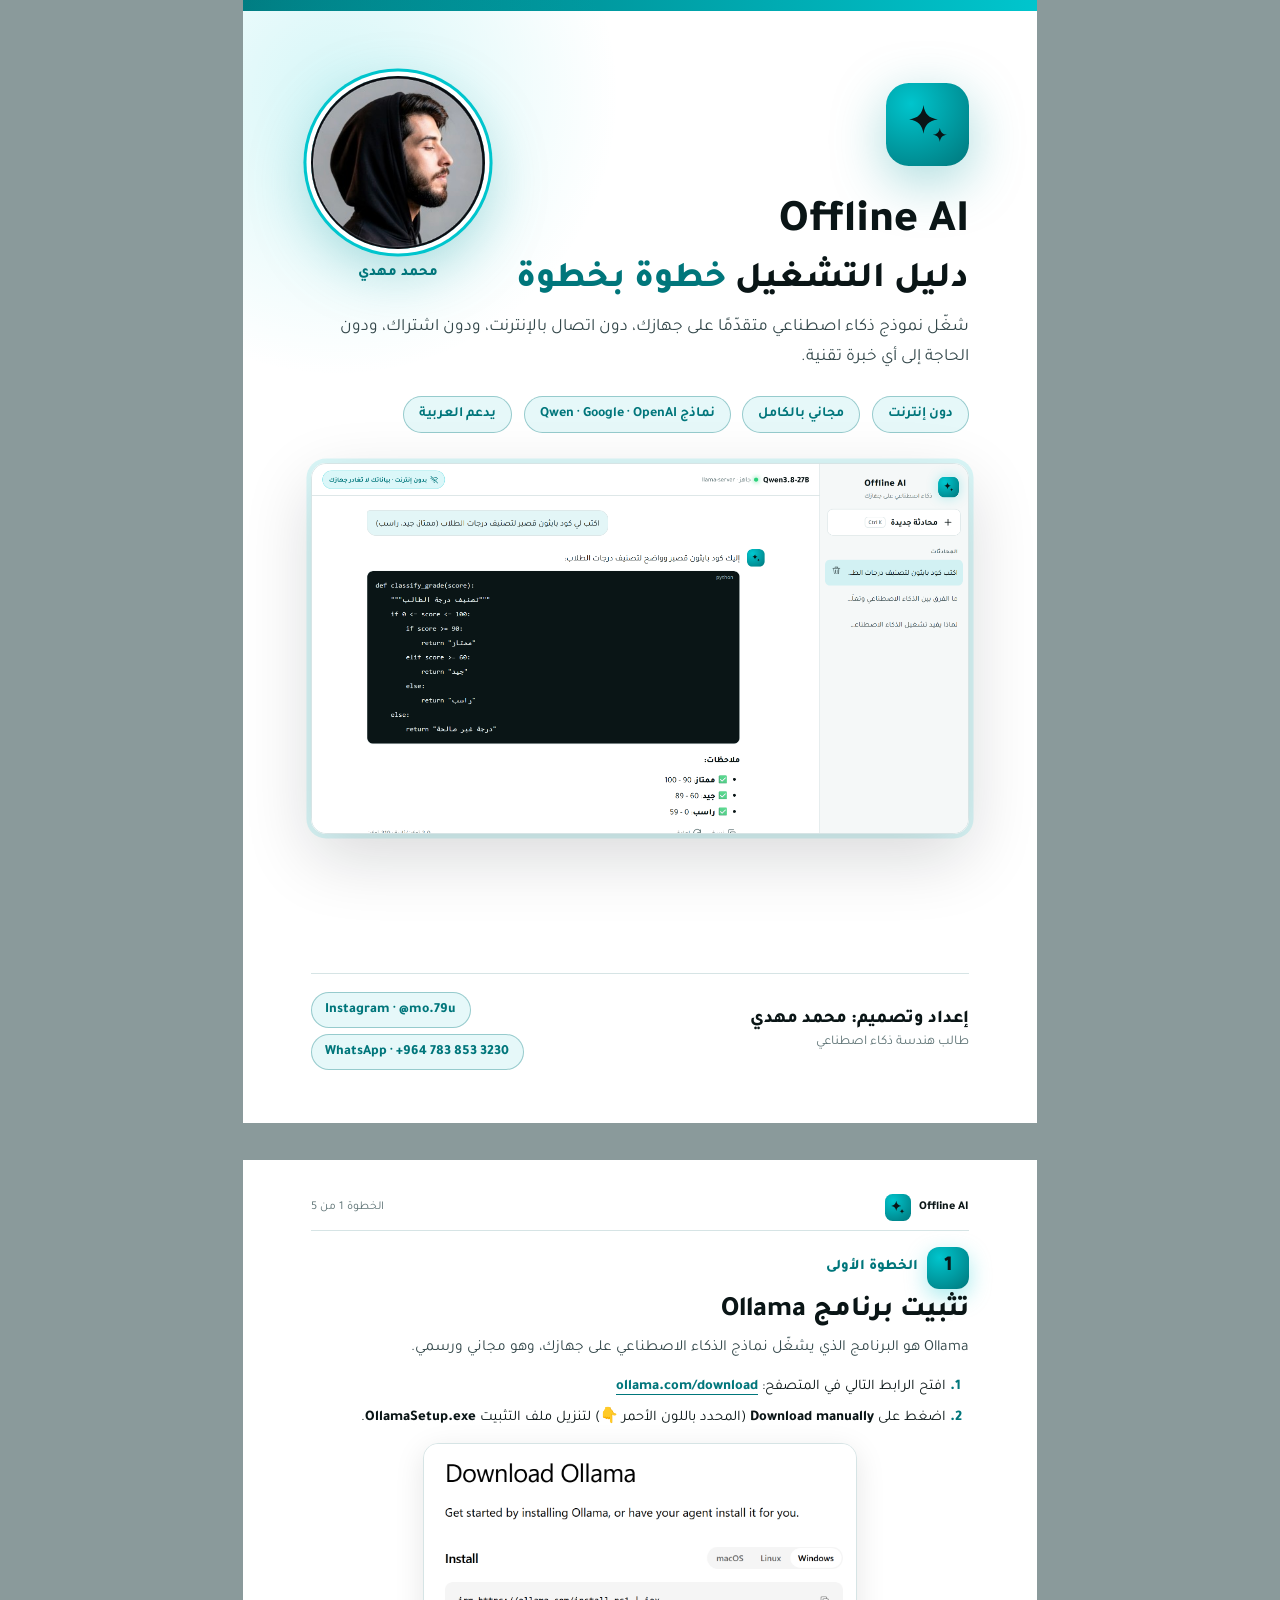
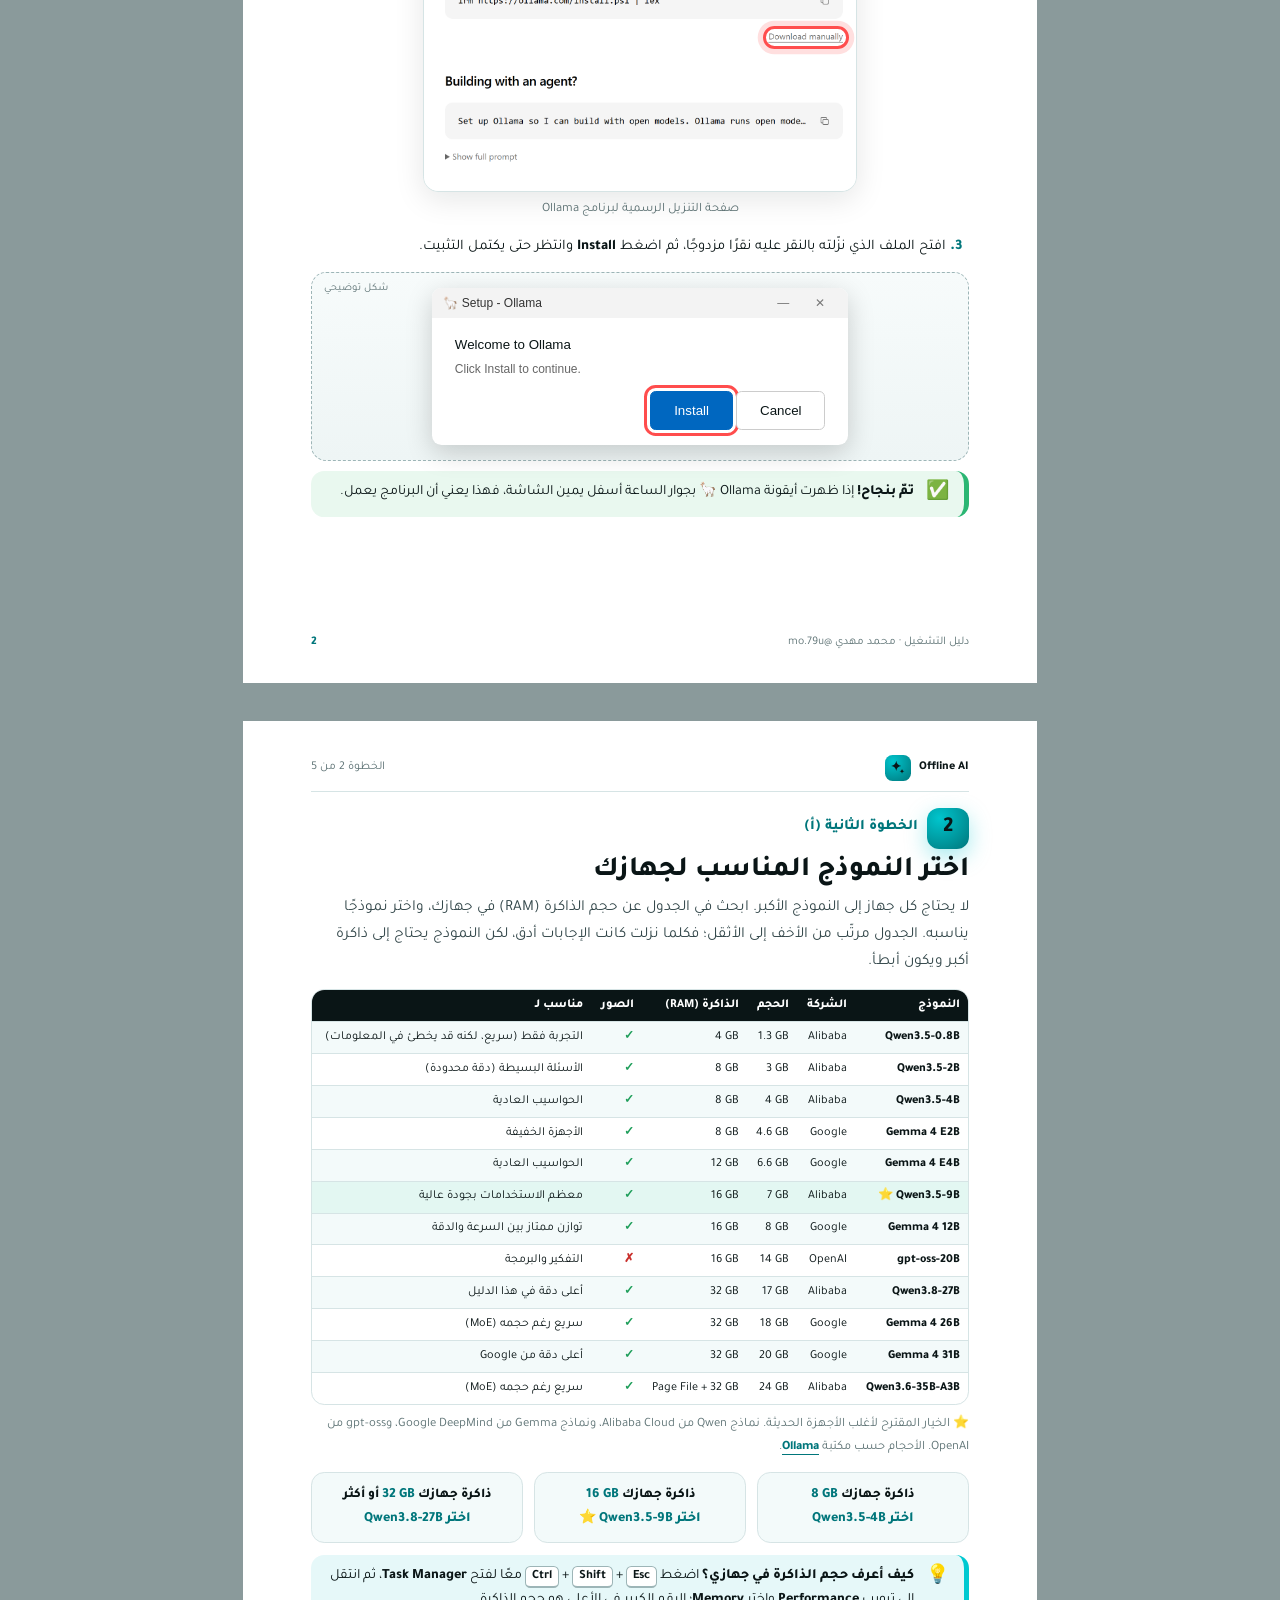
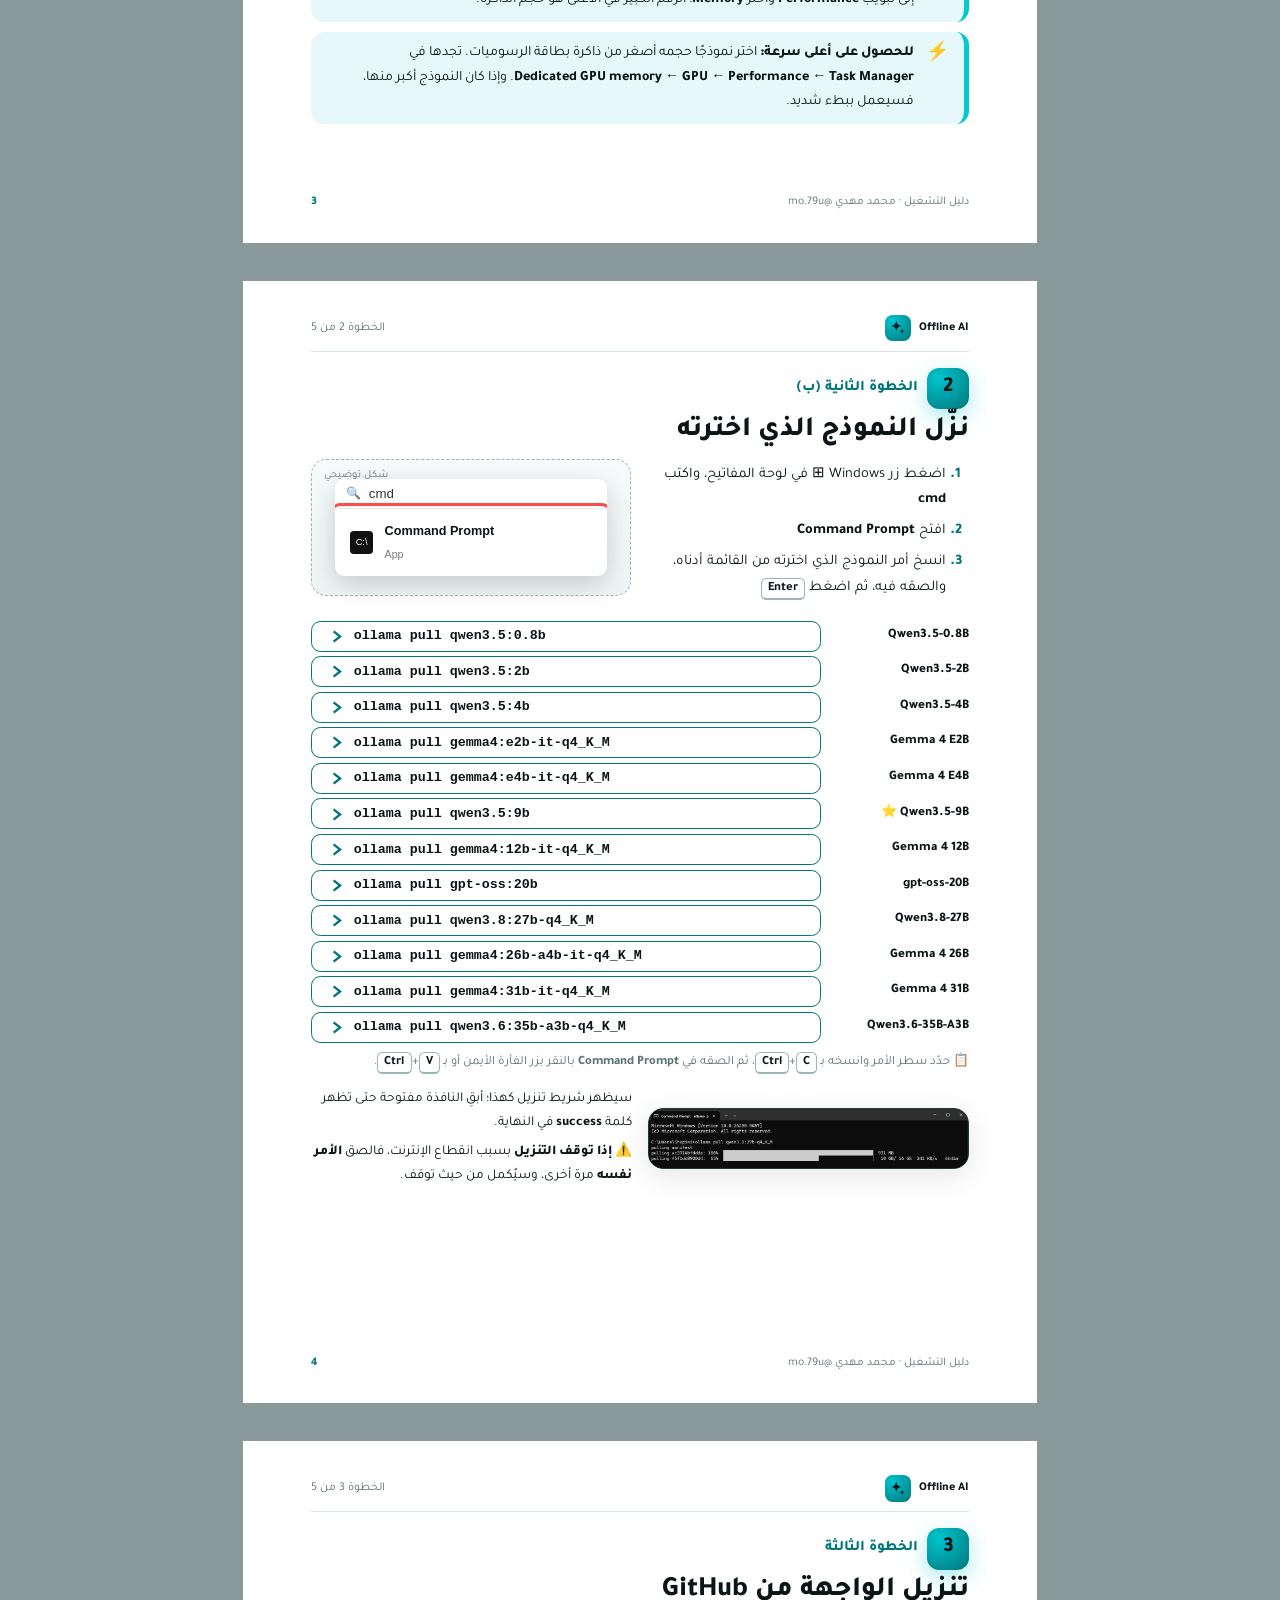
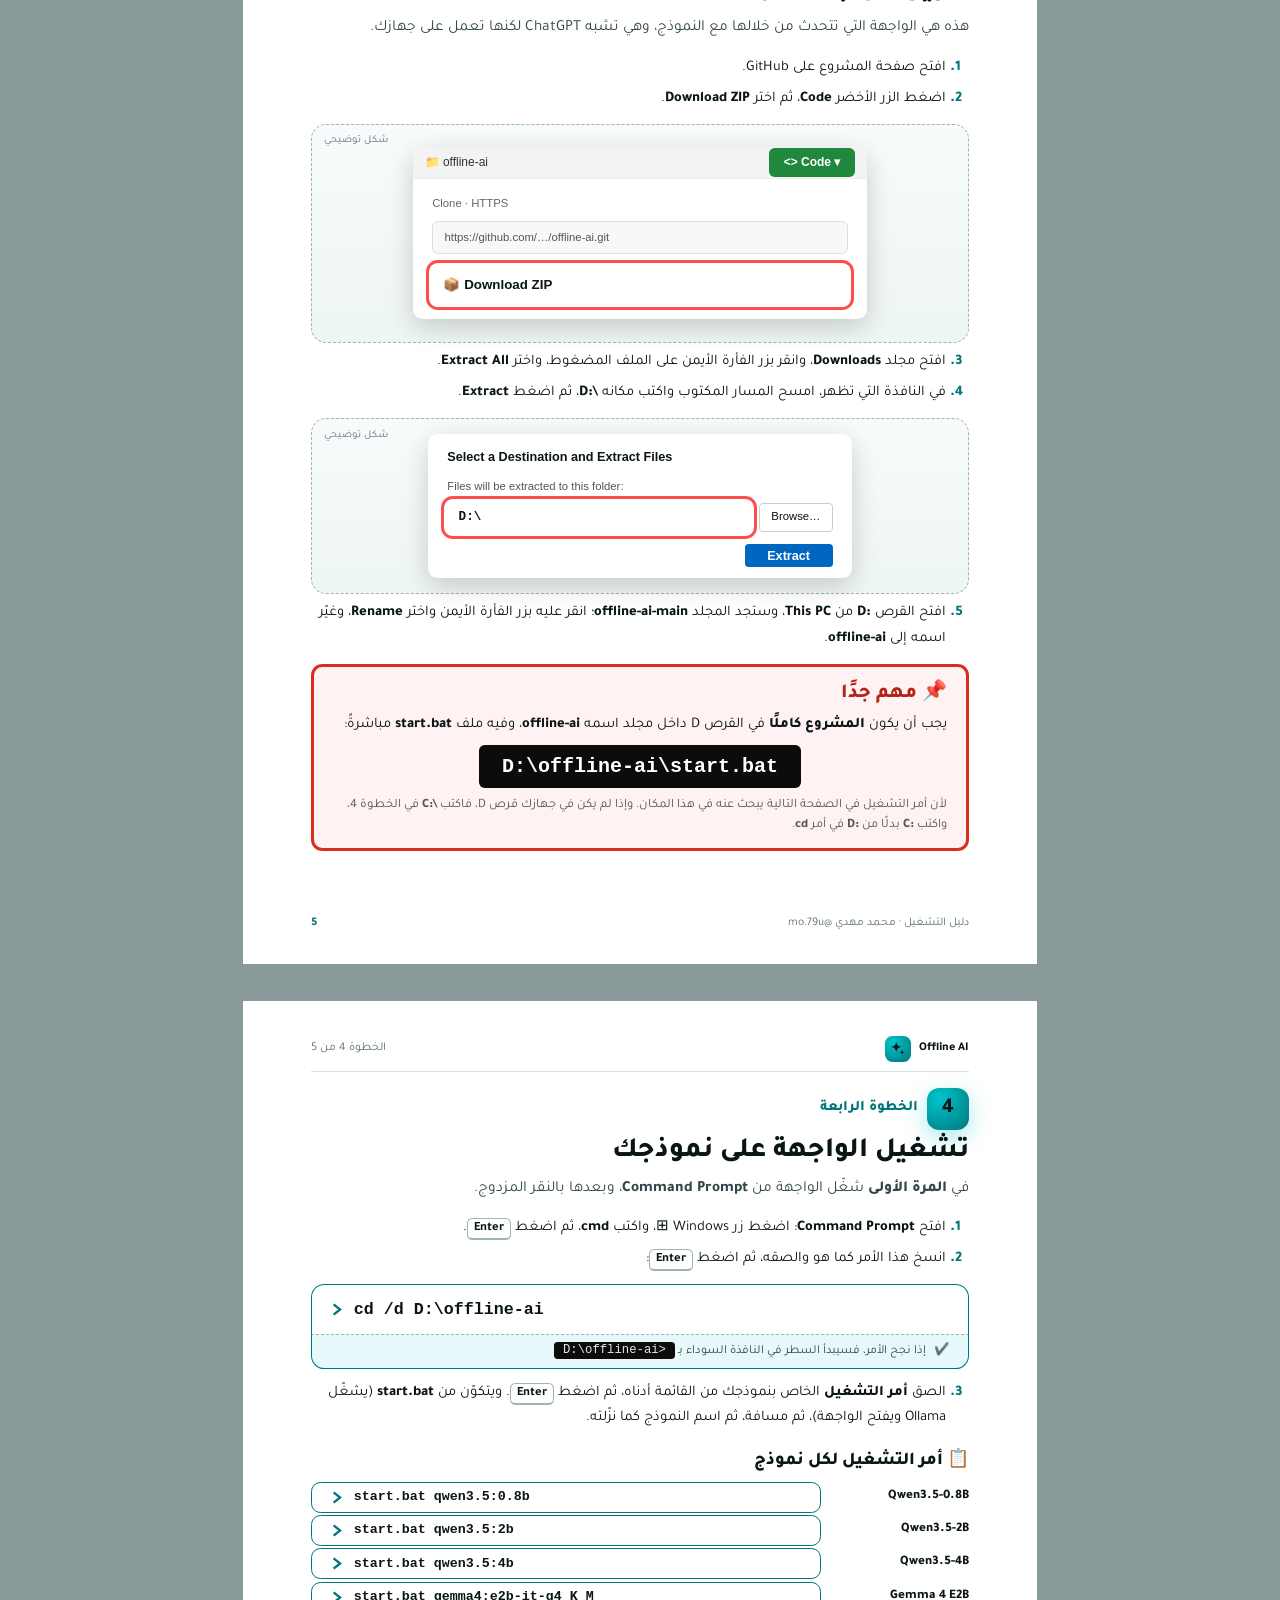
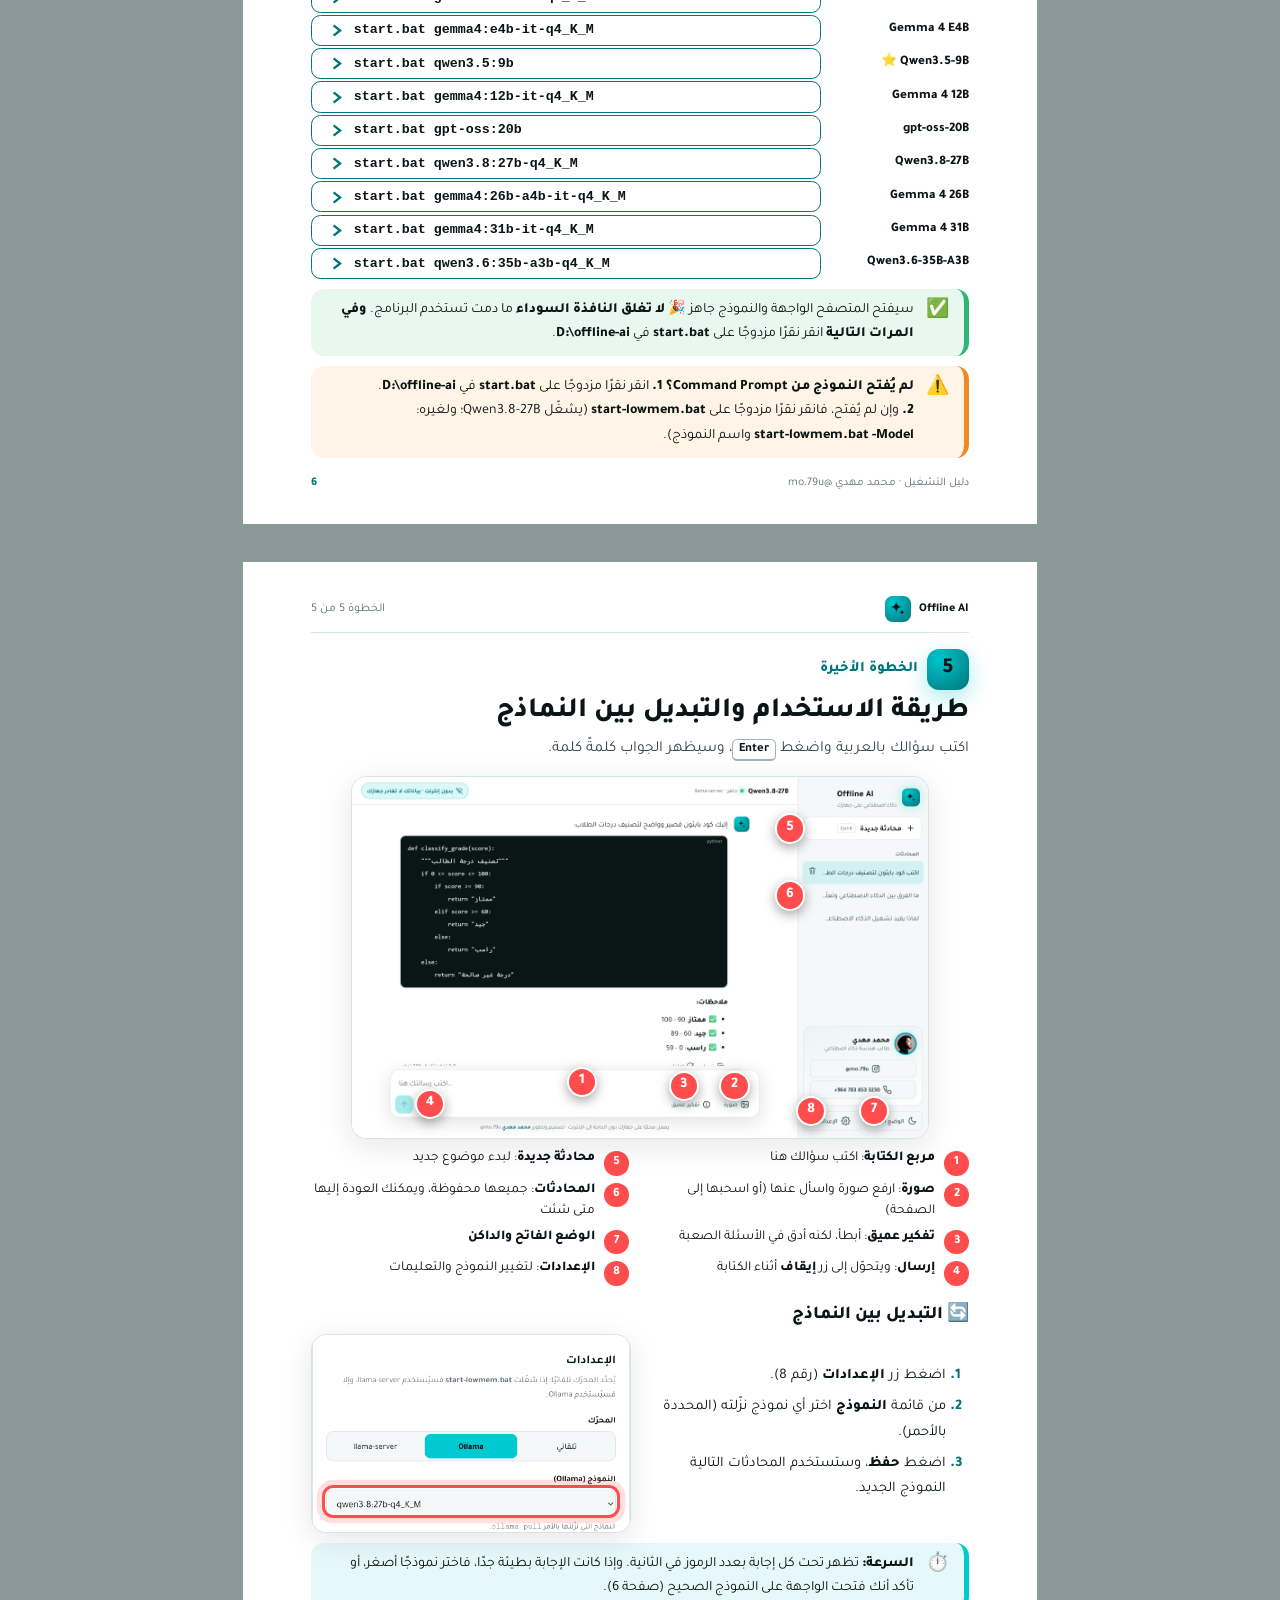
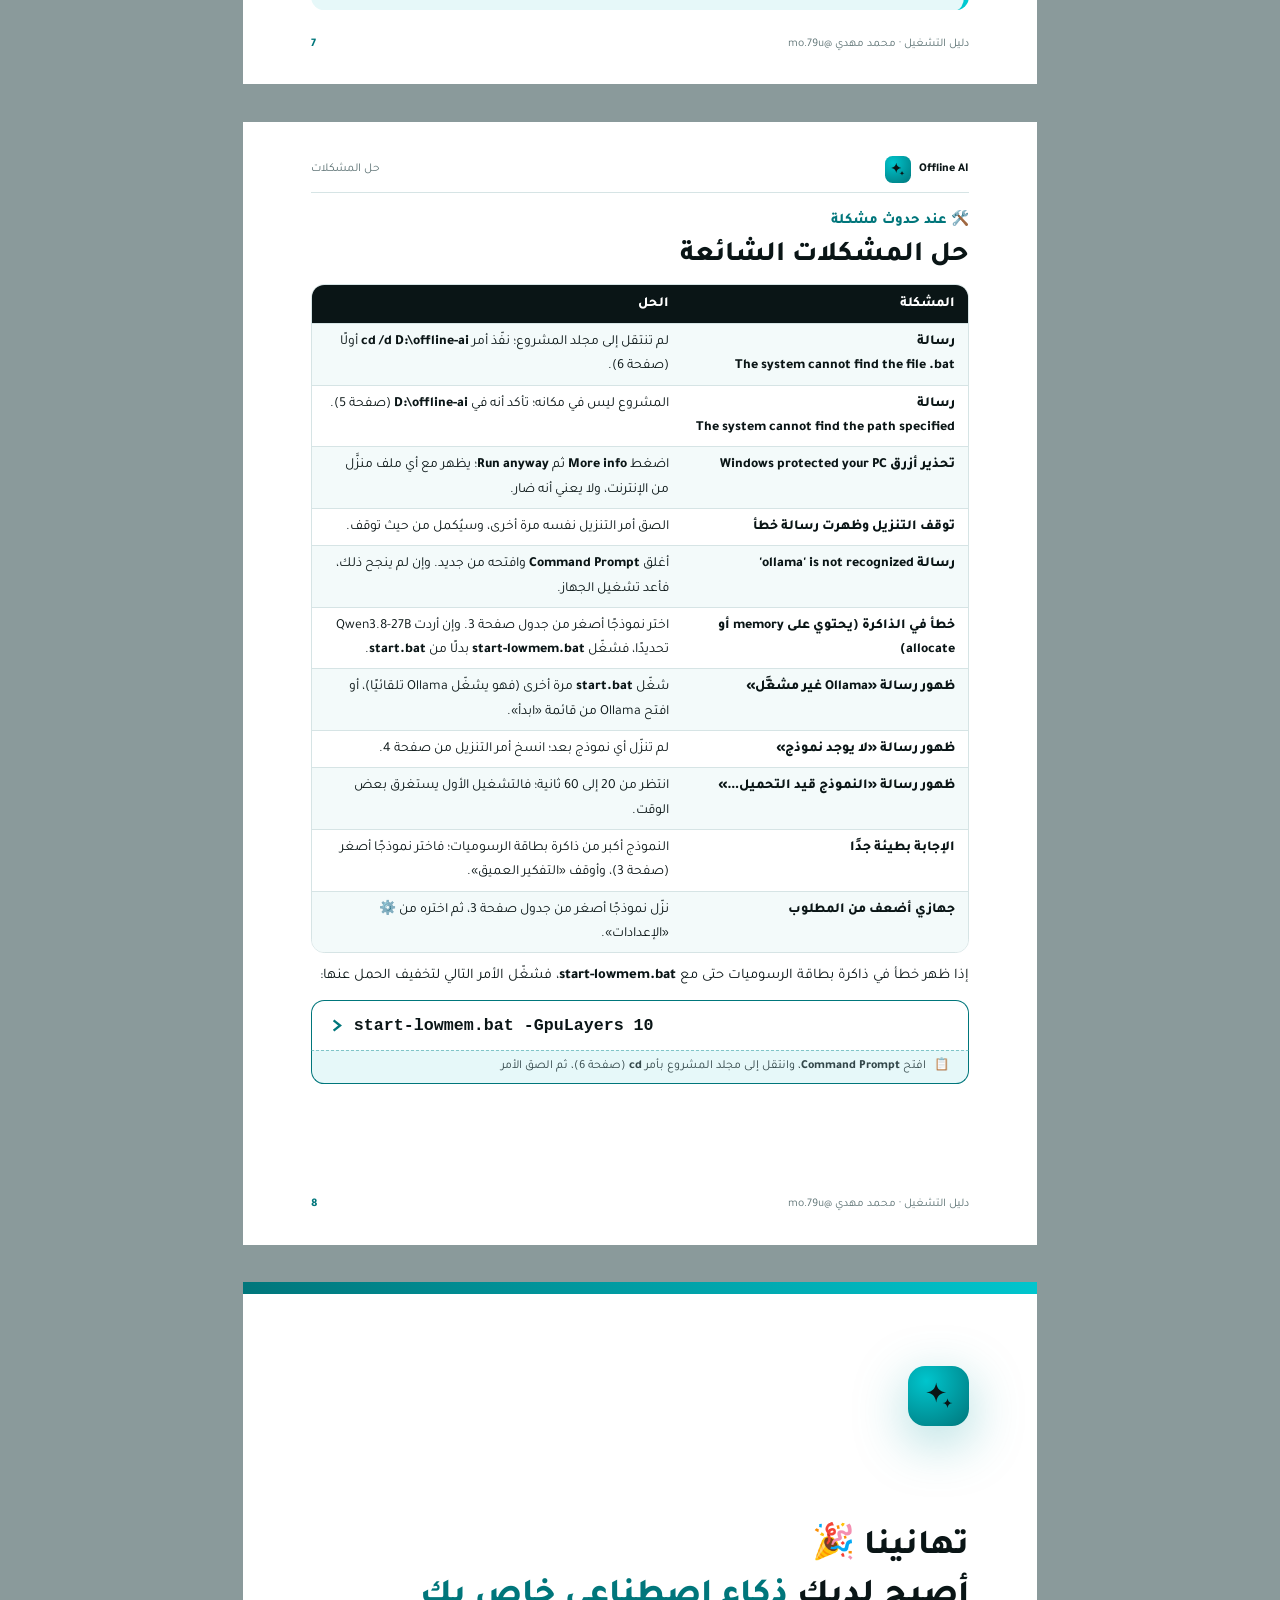
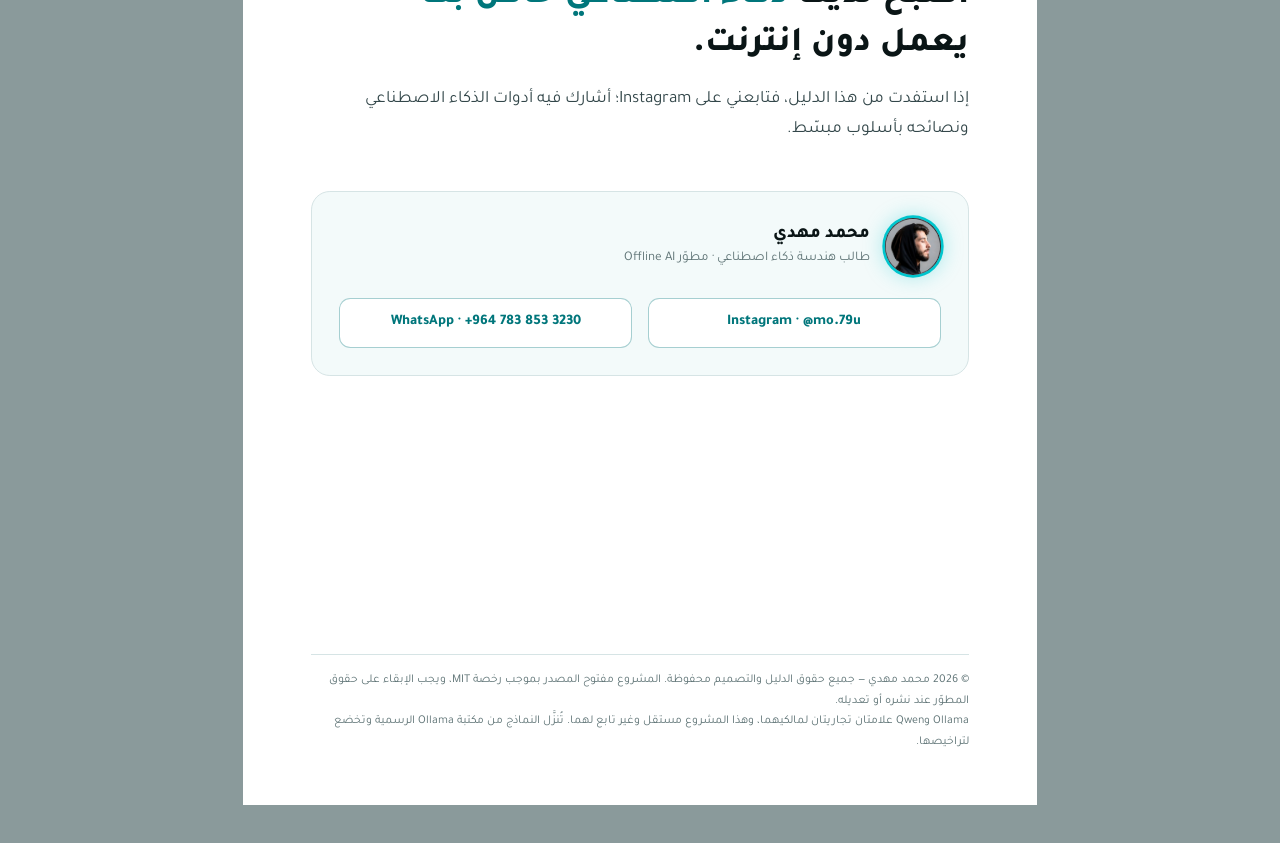
==== commit a15fb10e: "Guide: what to do if the model doesn't open from Command Prompt Page 6 and the README now say: doubl" ====
--- a/docs/guide/guide.html
+++ b/docs/guide/guide.html
@@ -192,7 +192,7 @@
 .cmd-list.run .cmd.sm { font-size: 8.3pt; padding-left: 9mm; background-position: 3.5mm center; }
 .anatomy .part code { word-break: break-all; }
 .cmd-list.tight { gap: 1.2mm; }
-.cmd-list.xt { gap: 0.9mm; margin-bottom: 1.5mm; }
+.cmd-list.xt { gap: 0.6mm; margin-bottom: 1.2mm; }
 .cmd-list.xt .cmd.sm { padding-top: 0.5mm; padding-bottom: 0.5mm; }
 .cmd-list.tight .cmd.sm { padding-top: 1.2mm; padding-bottom: 1.2mm; font-size: 10pt; }
 /* دليل سريع لاختيار النموذج */
@@ -444,14 +444,9 @@
   <div class="cmd">cd /d D:\offline-ai</div>
   <div class="copy">✔️ <span>إذا نجح الأمر، فسيبدأ السطر في النافذة السوداء بـ <span dir="ltr" style="unicode-bidi:isolate;background:#0C0C0C;color:#E6E6E6;border-radius:1mm;padding:0.3mm 2.5mm;font-family:Consolas,monospace">D:\offline-ai&gt;</span></span></div>
   <ol class="steps" start="3">
-    <li>الصق <b>أمر التشغيل</b> الخاص بنموذجك من القائمة أدناه، ثم اضغط <span class="key">Enter</span>. ويتكوّن من جزأين:</li>
-  </ol>
-
-  <div class="anatomy">
-    <div class="part"><code>start.bat</code><span>ملف التشغيل: يشغّل <bdi>Ollama</bdi> ويفتح الواجهة</span></div>
-    <div class="plus">مسافة</div>
-    <div class="part"><code>qwen3.5:9b</code><span>اسم النموذج كما نزّلته بالأمر <bdi>ollama pull</bdi></span></div>
-  </div>
+    <li>الصق <b>أمر التشغيل</b> الخاص بنموذجك من القائمة أدناه، ثم اضغط <span class="key">Enter</span>. ويتكوّن من <span class="lit">start.bat</span> (يشغّل <bdi>Ollama</bdi> ويفتح الواجهة)، ثم مسافة، ثم اسم النموذج كما نزّلته.</li>
+  </ol>
+
 
   <h2>📋 أمر التشغيل لكل نموذج</h2>
   <div class="cmd-list tight xt">
@@ -468,8 +463,8 @@
     <div><span class="lbl2"><span class="nw">Gemma 4 31B</span></span><div class="cmd sm">start.bat gemma4:31b-it-q4_K_M</div></div>
     <div><span class="lbl2"><span class="nw">Qwen3.6-35B-A3B</span></span><div class="cmd sm">start.bat qwen3.6:35b-a3b-q4_K_M</div></div>
   </div>
-  <div class="ok"><span class="i">✅</span><div>سيفتح المتصفح الواجهة والنموذج جاهز 🎉 <b>لا تغلق النافذة السوداء</b> ما دمت تستخدم البرنامج.</div></div>
-  <div class="tip"><span class="i">🖱️</span><div><b>في المرات التالية:</b> افتح المجلد <span class="lit" dir="ltr" style="unicode-bidi:isolate">D:\offline-ai</span>، وانقر نقرًا مزدوجًا على <span class="lit">start.bat</span>؛ فتُفتح الواجهة على آخر نموذج شغّلته.</div></div>
+  <div class="ok"><span class="i">✅</span><div>سيفتح المتصفح الواجهة والنموذج جاهز 🎉 <b>لا تغلق النافذة السوداء</b> ما دمت تستخدم البرنامج. <b>وفي المرات التالية</b> انقر نقرًا مزدوجًا على <span class="lit">start.bat</span> في <span class="lit" dir="ltr" style="unicode-bidi:isolate">D:\offline-ai</span>.</div></div>
+  <div class="warn"><span class="i">⚠️</span><div><b>لم يُفتح النموذج من <span class="lit">Command Prompt</span>؟</b> <b>1.</b> انقر نقرًا مزدوجًا على <span class="lit">start.bat</span> في <span class="lit" dir="ltr" style="unicode-bidi:isolate">D:\offline-ai</span>.<br><b>2.</b> وإن لم يُفتح، فانقر نقرًا مزدوجًا على <span class="lit">start-lowmem.bat</span> (يشغّل <span class="nw">Qwen3.8-27B</span>؛ ولغيره: <span class="lit" dir="ltr" style="unicode-bidi:isolate">start-lowmem.bat -Model</span> واسم النموذج).</div></div>
 
   <div class="foot"><span>دليل التشغيل · محمد مهدي @mo.79u</span><span class="pn">6</span></div>
 </section>
